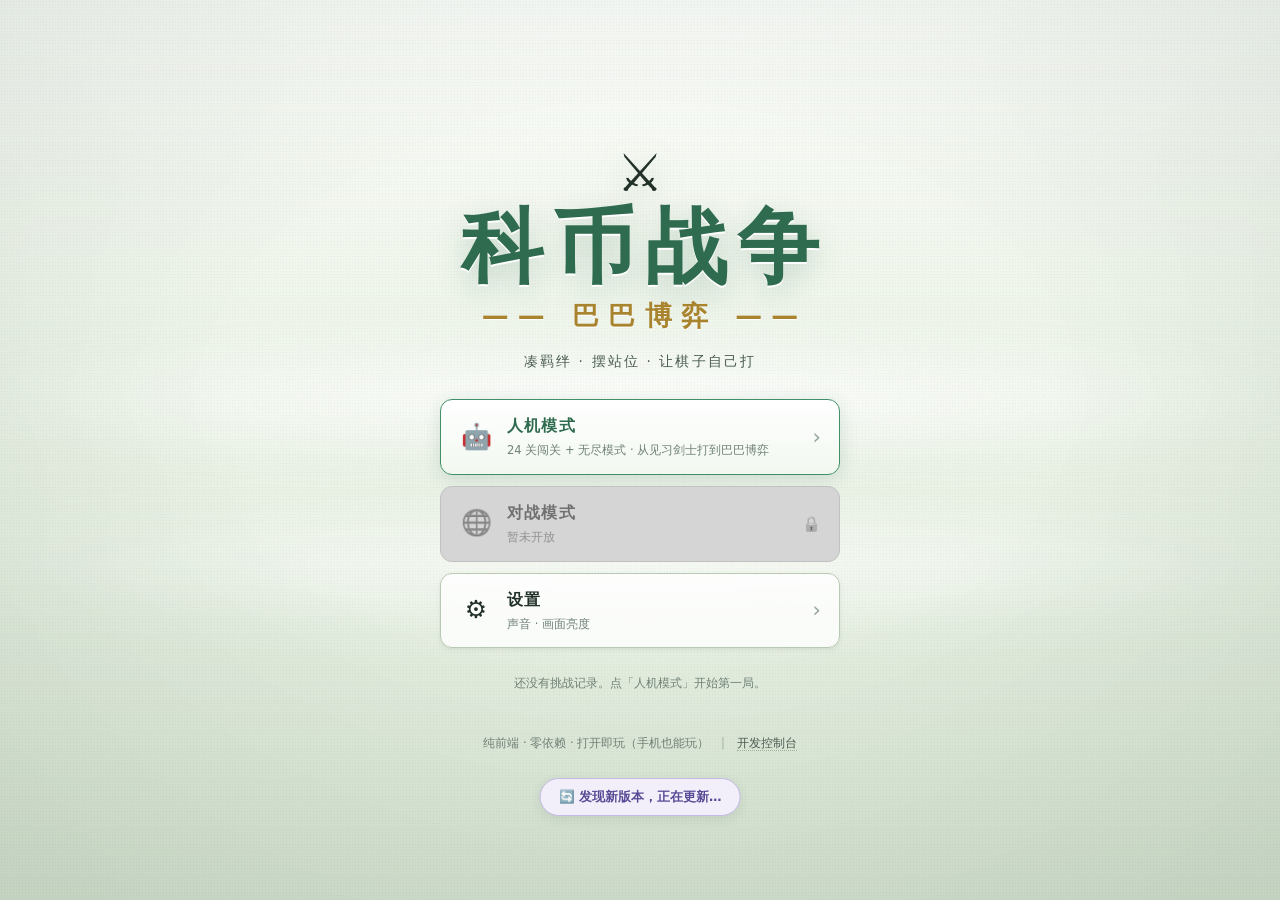
==== index.html @ ed591167 "更新游戏内容（2026-10-13 13:30）" ====
<!doctype html>
<html lang="zh-CN">
<head>
<meta charset="utf-8">
<meta name="viewport" content="width=device-width, initial-scale=1, viewport-fit=cover">
<title>科币战争 —— 巴巴博弈</title>
<meta name="description" content="纯前端自走棋：凑羁绊、摆站位，让棋子自己打。24 关闯关 + 无尽模式，手机也能玩。">
<!-- 手机上的观感：地址栏/状态栏配色跟着「高级山谷」的浅绿走；
     apple-mobile-web-app-capable 让「添加到主屏幕」之后没有浏览器外框。 -->
<meta name="theme-color" content="#dcebd6">
<meta name="mobile-web-app-capable" content="yes">
<meta name="apple-mobile-web-app-capable" content="yes">
<meta name="apple-mobile-web-app-status-bar-style" content="default">
<meta name="apple-mobile-web-app-title" content="科币战争">
<!-- 图标：直接用 emoji 的 SVG data URI 当 favicon（省一个请求），
     但**主屏图标必须是 PNG** —— iOS 的 apple-touch-icon 不认 SVG，
     给它 SVG 的话「添加到主屏幕」会拿页面截图当图标，看着像没做图标。 -->
<link rel="icon" href="data:image/svg+xml,<svg xmlns='http://www.w3.org/2000/svg' viewBox='0 0 100 100'><text y='.9em' font-size='90'>⚔️</text></svg>">
<link rel="apple-touch-icon" sizes="180x180" href="icon-180.png">
<link rel="icon" type="image/png" sizes="512x512" href="icon-512.png">
<link rel="manifest" href="manifest.webmanifest">
<!-- ★ 这一行由 tools\部署到GitHub.ps1 在上传前**自动填上**当前版本号，
     并同时给下面所有 js/css 的地址盖上 ?v=同一个号（新 URL = 新缓存条目）。
     js/uptodate.js 会拿它和线上的 version.json 比对，不一致就把页面换到新地址。
     本地双击打开时它是空的 → 自动更新完全静默。 -->
<meta name="app-version" content="0b1c8c37e230">
<link rel="stylesheet" href="game.css?v=0b1c8c37e230">
</head>
<body>
<div id="app">

  <!-- ============================================================
       「高级山谷」背景素材（定义一次，两个场景用 <use> 共享）
       曲线用真实 SVG path 画，比 CSS 椭圆像样得多；
       越远的山越淡越虚（加高斯模糊），近处的最实最深。
       ============================================================ -->
  <svg class="svg-defs" aria-hidden="true" focusable="false">
    <defs>
      <radialGradient id="vSun" cx="50%" cy="50%" r="50%">
        <stop offset="0%" stop-color="#fffdf1" stop-opacity=".95"/>
        <stop offset="55%" stop-color="#fffdf1" stop-opacity=".34"/>
        <stop offset="100%" stop-color="#fffdf1" stop-opacity="0"/>
      </radialGradient>
      <linearGradient id="vH4" x1="0" y1="0" x2="0" y2="1">
        <stop offset="0%" stop-color="#dfeada"/><stop offset="100%" stop-color="#ccdec7"/>
      </linearGradient>
      <linearGradient id="vH3" x1="0" y1="0" x2="0" y2="1">
        <stop offset="0%" stop-color="#c8dcc2"/><stop offset="100%" stop-color="#afcbaa"/>
      </linearGradient>
      <linearGradient id="vH2" x1="0" y1="0" x2="0" y2="1">
        <stop offset="0%" stop-color="#b4ceac"/><stop offset="100%" stop-color="#99be93"/>
      </linearGradient>
      <linearGradient id="vH1" x1="0" y1="0" x2="0" y2="1">
        <stop offset="0%" stop-color="#a2c49a"/><stop offset="100%" stop-color="#84b07e"/>
      </linearGradient>
      <filter id="vSoft" x="-12%" y="-12%" width="124%" height="124%">
        <feGaussianBlur stdDeviation="10"/>
      </filter>
      <filter id="vSoft2" x="-12%" y="-12%" width="124%" height="124%">
        <feGaussianBlur stdDeviation="4"/>
      </filter>
      <g id="valleyGroup">
        <!-- 太阳 -->
        <ellipse cx="720" cy="176" rx="330" ry="250" fill="url(#vSun)"/>
        <!-- 最远的一道山脊：最淡最虚，中间下沉形成谷地 -->
        <path d="M0,470 C140,418 260,468 400,518 C540,568 620,600 720,608 C820,616 900,568 1040,508 C1180,448 1300,428 1440,468 L1440,900 L0,900 Z"
              fill="url(#vH4)" opacity=".62" filter="url(#vSoft)"/>
        <!-- 第二层 -->
        <path d="M0,562 C160,510 300,570 440,620 C560,662 640,690 720,696 C800,702 880,660 1010,610 C1150,556 1290,540 1440,576 L1440,900 L0,900 Z"
              fill="url(#vH3)" opacity=".82" filter="url(#vSoft2)"/>
        <!-- 第三层 -->
        <path d="M0,662 C170,620 320,672 460,712 C580,746 650,766 720,770 C790,774 860,748 990,706 C1130,660 1280,650 1440,684 L1440,900 L0,900 Z"
              fill="url(#vH2)" opacity=".92"/>
        <!-- 最近的一道山脊：最实最深 -->
        <path d="M0,762 C180,730 340,772 480,800 C600,824 660,838 720,840 C780,842 840,826 970,796 C1110,762 1280,756 1440,780 L1440,900 L0,900 Z"
              fill="url(#vH1)"/>
      </g>
    </defs>
  </svg>

  <!-- ============================================================
       封面
       ============================================================ -->
  <section class="scene scene-on scene-in" id="scene-cover">
    <div class="valley" aria-hidden="true">
      <svg class="valley-svg" viewBox="0 0 1440 900" preserveAspectRatio="xMidYMax slice">
        <use href="#valleyGroup"></use>
      </svg>
      <div class="mist-band mb1"></div>
      <div class="mist-band mb2"></div>
      <div class="rays"></div>
      <div class="vignette"></div>
      <div class="grain"></div>
    </div>
    <div class="cover-bg" id="cover-bg"></div>

    <div class="cover-inner">
      <div class="logo">
        <div class="logo-mark">⚔️</div>
        <h1>科币战争</h1>
        <div class="logo-sub">—— 巴巴博弈 ——</div>
        <div class="logo-tag">凑羁绊 · 摆站位 · 让棋子自己打</div>
      </div>

      <!-- 横屏提示：只在横屏显示（CSS 控制）。
           放在游戏**前面**说清楚，比进去之后发现"面板要滚半天"强得多。 -->
      <div class="rotate-note" id="rotate-note">
        <span class="rn-ico">📱↻</span>
        <span class="rn-txt">
          <b>建议竖屏游玩</b>
          <i>本作的准备界面（棋盘 + 备战池 + 商店）是按竖屏排的，
             横屏下这些面板需要上下滚动才能看全，体验会差不少。</i>
        </span>
      </div>

      <div class="cover-menu">
        <button class="menu-btn primary" id="btn-pve">
          <span class="mb-icon">🤖</span>
          <span class="mb-text"><b>人机模式</b><i>24 关闯关 + 无尽模式 · 从见习剑士打到巴巴博弈</i></span>
          <span class="mb-arrow">›</span>
        </button>

        <button class="menu-btn locked" id="btn-pvp" disabled aria-disabled="true">
          <span class="mb-icon">🌐</span>
          <span class="mb-text"><b>对战模式</b><i>暂未开放</i></span>
          <span class="mb-lock">🔒</span>
        </button>

        <button class="menu-btn" id="btn-settings">
          <span class="mb-icon">⚙️</span>
          <span class="mb-text"><b>设置</b><i>声音 · 画面亮度</i></span>
          <span class="mb-arrow">›</span>
        </button>
      </div>

      <div class="cover-progress" id="cover-progress"></div>
      <div class="cover-foot">
        纯前端 · 零依赖 · 打开即玩（手机也能玩）
        <span class="sep">|</span>
        <a href="console.html">开发控制台</a>
      </div>
    </div>
  </section>

  <!-- ============================================================
       人机模式 · 准备阶段
       布局顺序：商店在最上面 → 自己阵容在正中间 → 备战池在最下面
       ============================================================ -->
  <section class="scene" id="scene-game">
    <!-- 游戏内也铺同一套山谷背景，但压得很淡，保证信息读得清 -->
    <div class="valley subdued" aria-hidden="true">
      <svg class="valley-svg" viewBox="0 0 1440 900" preserveAspectRatio="xMidYMax slice">
        <use href="#valleyGroup"></use>
      </svg>
      <div class="scrim"></div>
      <div class="vignette"></div>
    </div>

    <header class="hud">
      <div class="hud-left">
        <button class="icon-btn" id="btn-quit" title="回到封面">‹</button>
        <div class="hud-stage">
          <span class="hud-stage-name" id="hud-stage">第一关 · 热身</span>
          <span class="hud-stage-sub" id="hud-stage-sub">第 1 / 10 关</span>
        </div>
      </div>
      <div class="hud-stats">
        <div class="hud-stat" id="hud-hp-wrap">
          <span class="hs-icon">❤️</span><span class="hs-val" id="hud-hp">100</span>
          <span class="hs-bar"><span id="hud-hp-fill"></span></span>
        </div>
        <div class="hud-stat gold"><span class="hs-icon">🪙</span><span class="hs-val" id="hud-gold">10</span></div>
        <div class="hud-stat lvl">
          <span class="hs-icon">⭐</span><span class="hs-val" id="hud-lvl">2</span>
          <span class="hs-bar xp"><span id="hud-xp-fill"></span></span>
          <span class="hs-note" id="hud-xp-text">0/2</span>
        </div>
        <div class="hud-stat" id="hud-streak-wrap">
          <span class="hs-icon" id="hud-streak-icon">·</span><span class="hs-val" id="hud-streak">0</span>
        </div>
      </div>
      <div class="hud-right">
        <div class="hud-field"><span class="hf-label">上场 </span><b id="hud-field">0/2</b></div>
        <button class="icon-btn" id="btn-settings2" title="设置">⚙️</button>
      </div>
    </header>

    <!-- ① 商店：屏幕顶端（对齐金铲铲：卡牌一排，刷新/升级在右边一列） -->
    <div class="prep-shop">
      <div class="shop-head">
        <span class="shop-title">商店</span>
        <div class="odds" id="shop-odds"></div>
        <!-- 羁绊小条：商店头上一直挂着"我现在凑了什么"。
             点它 = 打开阵容详解（和最右边的 📋 按钮同一个入口）。 -->
        <button class="trait-mini" id="trait-mini" title="点开看阵容详解">羁绊</button>
        <span class="spacer"></span>
        <button class="btn btn-sm" id="btn-guide"><span class="bt-ico">❓</span><span class="bt-txt">指引</span></button>
        <button class="btn btn-sm" id="btn-comp"><span class="bt-ico">📋</span><span class="bt-txt">阵容</span></button>
        <button class="btn btn-sm" id="btn-lock">🔓 锁定</button>
      </div>
      <div class="shop-body">
        <div class="shop-row" id="shop-row"></div>
        <div class="shop-actions">
          <button class="big-btn reroll" id="btn-reroll">
            <span class="bb-icon">🎲</span>
            <span class="bb-text"><b>刷新商店</b><em>换一批牌</em></span>
            <span class="bb-cost">2 <i>🪙</i></span>
          </button>
          <button class="big-btn xp" id="btn-xp">
            <span class="bb-icon">📈</span>
            <span class="bb-text"><b>买经验</b><em id="xp-hint">还差 2 升级</em></span>
            <span class="bb-bar"><span id="xp-bar-fill"></span></span>
            <span class="bb-cost">4 <i>🪙</i></span>
          </button>
        </div>
      </div>
    </div>

    <!-- ② 准备区：左栏 · 地图 · 右栏
         面板从棋盘下方挪到了棋盘左右两侧。
         8 列地图只有 700px 宽，两侧本来就空着 700px；横着堆在棋盘上下时，
         六个面板要吃掉 211px 的垂直空间，地图被挤到只有 142px 高、
         直接压到情报条和回合记录上面。竖着排进侧栏以后，
         这 211px 全部回到地图上。 -->
    <div class="prep-main">
      <aside class="prep-side left">
        <!-- 对手情报 -->
        <div class="intel-strip">
          <div class="intel-head">
            <div class="ec-avatar" id="enemy-emoji">❓</div>
            <div class="intel-who">
              <span class="ec-name" id="enemy-name">未知对手</span>
              <span class="ec-threat" id="enemy-threat">★☆☆☆☆</span>
            </div>
          </div>
          <span class="ec-arch" id="enemy-arch">体系未知</span>
          <div class="ec-hint" id="enemy-hint">情报不足。</div>
        </div>

        <!-- 选中 / 羁绊 -->
        <div class="panel sel-panel">
          <div class="panel-head"><span>选中 / 羁绊</span></div>
          <div class="sel-bar" id="sel-bar">
            <span class="note">点棋盘上的棋子选中它；点空格子，再点备战池的棋子就能上场。</span>
          </div>
        </div>

        <!-- 装备栏 -->
        <div class="panel item-panel">
          <div class="panel-head"><span>装备栏</span><span class="note">点装备 → 再点棋子</span></div>
          <div class="item-row" id="item-row"></div>
        </div>
      </aside>

      <!-- ③ 地图：自己阵容 8×4，永远在屏幕正中间 -->
      <div class="board-center">
        <div class="board-label">我方半场 · 最上面一行贴着中线（前排）</div>
        <div class="board-wrap">
          <!-- 贴在布阵盘上沿的中线标记：绝对定位，不占排版高度。
               有了它才看得出来「上面还有一半是敌人的」——
               不然这个 4 行的盘看起来就像一个完整的战场。 -->
          <div class="board-midline" aria-hidden="true">
            <span>▲ 中线 · 对面在上面，开战才揭晓 ▲</span>
          </div>
          <div class="grid" id="player-half"></div>
        </div>
      </div>

      <aside class="prep-side right">
        <!-- 回合记录 -->
        <div class="panel log-panel">
          <div class="panel-head"><span>回合记录</span></div>
          <div class="mini-log" id="mini-log"></div>
        </div>

        <!-- 开战 -->
        <div class="action-bar">
          <div class="hint" id="action-hint">准备阶段：买棋子、摆站位，准备好了就开战。</div>
          <button class="btn btn-fight" id="btn-fight">⚔️ 开战</button>
        </div>
      </aside>
    </div>

    <!-- ④ 备战池：屏幕底端 -->
    <div class="prep-bench">
      <div class="bench-head">
        <span class="bench-title">备战池</span>
        <span class="note">3 个同名同星自动合成高一星（最高 4 星）· 点棋子选中，右键卖掉</span>
      </div>
      <div class="bench" id="bench"></div>
      <!-- 手机上的操作提示：桌面那句 `.note` 在手机上被藏掉了，
           于是新手常常不知道"点一下也能摆"（以为只能拖）。 -->
      <div class="bench-hint">点一个棋子 → 再点棋盘上的空格就上场了；也可以直接拖过去。同名同星 3 个自动合成。</div>
    </div>
  </section>

  <!-- ============================================================
       人机模式 · 战斗阶段
       ============================================================ -->
  <section class="scene" id="scene-combat">
    <div class="valley subdued" aria-hidden="true">
      <svg class="valley-svg" viewBox="0 0 1440 900" preserveAspectRatio="xMidYMax slice">
        <use href="#valleyGroup"></use>
      </svg>
      <div class="scrim"></div>
      <div class="vignette"></div>
    </div>

    <header class="hud">
      <div class="hud-left">
        <div class="hud-stage">
          <span class="hud-stage-name" id="chud-stage">战斗中</span>
          <span class="hud-stage-sub" id="chud-sub"></span>
        </div>
      </div>
      <div class="hud-stats">
        <div class="hud-stat"><span class="hs-icon">❤️</span><span class="hs-val" id="chud-hp">100</span></div>
        <div class="hud-stat gold"><span class="hs-icon">🪙</span><span class="hs-val" id="chud-gold">10</span></div>
        <div class="hud-stat lvl"><span class="hs-icon">⭐</span><span class="hs-val" id="chud-lvl">2</span></div>
      </div>
      <div class="hud-right">
        <button class="icon-btn" id="btn-settings3" title="设置">⚙️</button>
      </div>
    </header>

    <!-- 战场：画布独占中间，两侧分别是「对阵条 + 播放条」和「战报」。
         原来播放条压在画布下面，白占 65px 垂直空间 ——
         画布是正方形的，要放 8 行，垂直空间就是它唯一的瓶颈，
         所以把播放条挪到右边战报下面，画布直接多出一整行多一点的高度。 -->
    <div class="combat-body">
      <div class="combat-side">
        <div class="vs-bar">
          <span class="vs-side mine" id="vs-me">我方</span>
          <span class="vs-badge">VS</span>
          <span class="vs-side foe" id="vs-enemy">对手</span>
        </div>
        <div class="play-bar">
          <button class="icon-btn" id="btn-pause" title="暂停 / 继续">⏸</button>
          <button class="icon-btn" id="btn-replay" title="重播">⟲</button>
          <div class="speed-group">
            <button class="spd" data-s="0.5">0.5×</button>
            <button class="spd on" data-s="1">1×</button>
            <button class="spd" data-s="2">2×</button>
            <button class="spd" data-s="4">4×</button>
          </div>
          <button class="btn" id="btn-skip">跳到结算</button>
          <div class="play-progress"><span id="play-fill"></span></div>
          <span class="play-time" id="play-time">0.0s</span>
        </div>
      </div>

      <div class="combat-stage">
        <canvas id="arena"></canvas>
        <!-- 开战时闪一下的羁绊条：双方激活了哪些羁绊。
             它是**绝对定位**的，不占画布的排版高度（画布高度是它的瓶颈）。 -->
        <div class="trait-flash" id="trait-flash" aria-hidden="true"></div>
      </div>

      <div class="ticker-wrap">
        <div class="ticker-title">战斗回放</div>
        <div class="ticker" id="ticker"></div>
        <div class="ticker-note note">
          画面上的一切，都是把战斗模拟器吐出的事件流播一遍。
          同一份结果重播多少次都完全一样 —— 所以「重播」不是录像，是真的没在算第二次。
        </div>
      </div>
    </div>

    <div class="overlay" id="result-overlay">
      <div class="result-box" id="result-box">
        <div class="result-badge" id="result-badge">✓</div>
        <h2 id="result-title">本关通过</h2>
        <div class="result-sub" id="result-sub"></div>
        <div class="result-body" id="result-body"></div>
        <div class="result-acts" id="result-acts"></div>
      </div>
    </div>
  </section>

  <div id="veil"><div id="veil-label"></div></div>

</div>

<script src="js/util.js?v=0b1c8c37e230"></script>
<script src="js/traits.js?v=0b1c8c37e230"></script>
<script src="js/items.js?v=0b1c8c37e230"></script>
<script src="js/units.js?v=0b1c8c37e230"></script>
<script src="js/help.js?v=0b1c8c37e230"></script>
<script src="js/art.js?v=0b1c8c37e230"></script>
<script src="js/battle.js?v=0b1c8c37e230"></script>
<script src="js/levels.js?v=0b1c8c37e230"></script>
<script src="js/ui.js?v=0b1c8c37e230"></script>
<script src="js/settings.js?v=0b1c8c37e230"></script>
<script src="js/arena.js?v=0b1c8c37e230"></script>
<script src="js/cover.js?v=0b1c8c37e230"></script>
<script src="js/game.js?v=0b1c8c37e230"></script>
<!-- 自动更新：定时比对 version.json，有新版本就自己换成带 ?v= 的新地址。
     本地双击打开（file://）或没被部署脚本盖过章时它会安静地什么都不做。 -->
<script src="js/uptodate.js?v=0b1c8c37e230"></script>
</body>
</html>
---- game.css ----
/* ============================================================
 * 科币战争 · 巴巴博弈 — 游戏界面
 *
 * 视觉方向：淡绿 + 浅灰的「高级山谷」。做法是
 *   底：浅绿到浅灰的竖向渐变
 *   中：两层柔和的径向渐变当远山，压在下缘
 *   上：一层白色薄雾，让远处的山「虚」掉
 * 面板用半透明白 + 极淡的描边 + 柔和投影，不用重色块，保持通透感。
 *
 * 两个结构决定：
 *   1. 准备阶段的棋盘用 DOM（要点击交互），战斗用 canvas（要动画）。
 *      两边格子尺寸都是 --cell，所以「棋盘 → 战斗」切换时画面不跳。
 *   2. 每个棋子都有 .u-art 插槽 —— 把立绘丢进 art/ 就自动换上，
 *      没图就退回「主色渐变 + emoji」，永远不会出现破图。
 * ============================================================ */

:root {
  /* 山谷底色 */
  --bg-top: #f7faf5;
  --bg-mid: #edf3ea;
  --bg-bot: #e2ebdf;
  --mist: rgba(255, 255, 255, .62);

  /* 面板 */
  --panel: #ffffff;
  --panel-soft: rgba(255, 255, 255, .80);
  --panel-2: #f3f7f1;
  --panel-3: #e9f0e6;
  --line: #d2ddcc;
  --line-2: #b8c8b2;
  --line-3: #9fb39a;

  /* 文字
   * ★ 2026-10 可读性整理：原来的三级 / 四级灰明度太高（#8b9a90 /
   *   #a9b6ad），压在浅绿底上像是"没印清楚"，10~11px 的小字尤其糊。
   *   整体往下压一档 —— 层级关系（主 / 次 / 弱 / 占位）一分没变，
   *   但对白底的最低对比度从 2.7:1 提到 4.1:1，小字终于看得清了。
   *   最深的一级顺手压深了一点点（#26332b → #22302a），笔画在浅绿
   *   底上更实；但它仍然不是纯黑，长句子读起来不钉眼睛。 */
  --ink: #22302a;
  --ink-2: #4b5c52;
  --ink-3: #6f8176;
  --ink-4: #93a49a;

  /* 强调色 */
  --forest: #2f6b4f;
  --forest-2: #3f8f68;
  --brass: #a8842f;
  --brass-2: #c9a34a;
  --rose: #b8503f;
  --sky: #3f7fa8;
  --violet: #6b5fa8;

  /* 费用配色：灰 / 绿 / 蓝 / 紫 / 金（和 ST.COST_COLORS 保持一致） */
  --c1: #8b98a3;
  --c2: #3f8f5e;
  --c3: #3f7fa8;
  --c4: #6b5fa8;
  --c5: #b8892f;

  /* 阴影 */
  --sh-1: 0 1px 2px rgba(38, 51, 43, .05), 0 2px 6px rgba(38, 51, 43, .05);
  --sh-2: 0 3px 12px rgba(38, 51, 43, .09);
  --sh-3: 0 12px 34px rgba(38, 51, 43, .16);

  /* ---------- 格子大小：准备阶段和战斗阶段**共用一个 --cell** ----------
   *
   * ★ 这是「布阵怎么摆、打起来就在哪」的实现基础。
   *
   *   两边的格子必须同规格（同样的 --cell、同样的 --gap），因为
   *   战斗画布上的我方半场**就是**布阵盘那 4 行平移下去 ——
   *   阵型一样大、列位置逐列重合、间距也一样。
   *   只要有一边用了不同的格子或不同的间距，玩家摆好的阵就会
   *   「看起来被缩了一下」，行列对不上。
   *   （之前的 bug 正是这个：画布把 CELL 同时当格子大小和间距用，
   *     每列少算 8px，8 列累计差 56px。）
   *
   *   --cell 取五个上限的最小值：
   *     ① --cell-max                       设计上限（想要多大）
   *     ② (100vh - --cell-chrome) / 4      准备阶段：纵向挤得出来的（4 行）
   *     ③ --cell-w                          准备阶段：横向扣掉两侧栏剩下的
   *     ④ --arena-h                         战斗阶段：纵向放得下 8 行
   *     ⑤ --arena-w                         战斗阶段：横向放得下 8 列
   *
   *   为什么必须这么写：写死 96px 的时候，1366×768 上纵向只剩 142px，
   *   装不下 322px 的地图，地图溢出后直接盖在对手情报条和回合记录上面
   *   （body 是 overflow:hidden，所以「看不出来」但确实压住了）。
   *   现在不管屏幕什么形状，都解得出一个两边都装得下的值。
   *
   *   --cell-chrome = 准备阶段除格子以外所有纵向固定开销之和
   *   （HUD + 商店 + 备战池 + 地图标签 + 各种间距），每个高度档位实测一次。
   */
  --cell-max: 120px;
  --cell-chrome: 492px;                  /* 实测 484 + 8 余量 */
  --gap: 8px;                   /* 格子间距：卡牌比格子大，所以这里要留够，绝不能重叠 */

  /* 准备阶段侧栏宽度：固定 306px 在宽屏上没问题，但在 1024 宽的窗口里
     两栏就吃掉 612px，地图只剩 36px 格子 —— 小到没法玩。 */
  --side-w: min(306px, 19vw);
  /* 横向：减去两侧栏 + 两处栏间距 28 + 主区内边距 40 + 格子之间的 7 个 gap 56 = 124。
     ★ 这 56 一定要减：地图宽度是 8*格子 + 7*gap，只减 68 的话
       格子一旦接近上限，地图就会比预算宽 56px，挤到侧栏上去。 */
  --cell-w: calc((100vw - 2 * var(--side-w) - 124px) / 8);

  /* 战斗阶段：左右两栏（对阵+播放 / 战报）跟着视口收。
     它们只是配角，不能让它们把战场挤小 —— 战场是 8 格 + 7 个间距的正方形。 */
  --ticker-w: min(300px, 21vw);
  --combat-side-w: min(180px, 13vw);
  /* 纵向：HUD 51 + 战斗区内边距 24 + 7 个 gap 56 + 6px 余量 = 137 → 137+ 才安全 */
  --arena-h: calc((100vh - 136px) / 8);
  /* 横向：内边距 40 + 两处间距 40 + 7 个 gap 56 + 8px 余量 = 144 */
  --arena-w: calc((100vw - 144px - var(--ticker-w) - var(--combat-side-w)) / 8);

  --cell: min(var(--cell-max),
              calc((100vh - var(--cell-chrome)) / 4),
              var(--cell-w),
              var(--arena-h),
              var(--arena-w));
  /* ★ --cell-r：运行时由 arena.js 写回**取整后**的格子像素。
     为什么需要它：--cell 是 min(100vh 那些算出来的)，值通常是小数（如 85.6）。
     画布是位图，格子必须取整（不然 8 格累计会多出几像素、撑出滚动条）；
     但如果只有画布取整、布阵盘还按 85.6 排版，两边每列就差 0.6px、
     8 列累计又是 4px 的错位 ——「布阵怎么摆、打起来就在哪」就不成立了。
     所以由 arena.js 算出整数、写回这一条，两边用同一个值。
     JS 没跑起来时它退化成 --cell（小数），只是差不到 1px，不会崩。 */
  --cell-r: var(--cell);
  --shop-card-max: 152px;
  /* 商店卡：5 张一排 + 4 个 gap 14 + 与右侧操作列的间距 16 + 操作列 196 + 内边距 40
     = 5*卡宽 + 308。所以卡宽 ≤ (视口 - 310) / 5，否则窄窗口下商店会横着溢出去。 */
  --shop-card: min(var(--shop-card-max), calc((100vw - 310px) / 5));
  --shop-h: 204px;
  --bench-cell: 70px;
  /* 商店卡"没有立绘时那个 emoji"的字号。各断点只改这一个值，
     多图形 emoji（🧊🧊🧊）的缩放在 .sc-fallback-x2/-x3 里统一算。 */
  --sc-fallback-size: 58px;
}

* { box-sizing: border-box; }
html, body { height: 100%; margin: 0; }

/* ============================================================
 * ★ 2026-10：游戏背景换成 user 提供的草坪图（art/bg-lawn.jpg）。
 *
 * 做法是「一层模糊图 + 每层半透明压色」，而不是直接把图糊在脸上：
 *
 *   · 图放在 body::before 上，position:fixed + inset:-12px ——
 *     多出来的 12px 是给 filter:blur() 吃的，不然四边会糊出白边。
 *     不用 background-attachment:fixed：那东西在手机上会被忽略。
 *   · blur(2.5px)：原图只有 771×355，铺满一屏要放大 2 倍多，
 *     不模糊的话颗粒和锯齿会很明显；模糊之后它就是一块"草地色"，
 *     该有的明暗起伏还在，但不再抢戏。
 *   · 上面每个场景再用半透明底色压一层（见 .scene / #scene-cover），
 *     于是绿色只是给整体定调子，白面板和深色字照样清清楚楚。
 *
 * 想换图：直接覆盖 art/bg-lawn.jpg 就行，CSS 一个字都不用动。
 * ============================================================ */
body::before {
  content: ''; position: fixed; inset: -12px; z-index: -1; pointer-events: none;
  background: #dfe9dc url('art/bg-lawn.jpg') center center / cover no-repeat;
  filter: blur(2.5px) saturate(1.06);
}
body {
  background: #dfe9dc; color: var(--ink); overflow: hidden;
  /* 字体：拉丁字母用 Segoe UI（数字最好看的一档），中文依次落到
     微软雅黑 UI / HarmonyOS Sans / 苹方 / 微软雅黑 —— 都是系统自带的，
     不联网、不下载字体，双击就能玩这条底线不破。
     行高从 1.5 提到 1.62：中文方块字上下留白多一点才不挤。 */
  font: 13.5px/1.62 "Segoe UI", "Microsoft YaHei UI", "HarmonyOS Sans SC",
        "PingFang SC", "Microsoft YaHei", system-ui, -apple-system, sans-serif;
  -webkit-font-smoothing: antialiased;
  -moz-osx-font-smoothing: grayscale;
  text-rendering: optimizeLegibility;
  -webkit-text-size-adjust: 100%;
  text-size-adjust: 100%;
}
#app { position: absolute; inset: 0; }
button { font: inherit; color: inherit; }
.note { color: var(--ink-3); font-size: 12px; }

/* ============================================================
 * 场景
 * ============================================================ */
.scene {
  position: absolute; inset: 0;
  display: flex; flex-direction: column;
  opacity: 0; visibility: hidden; pointer-events: none;
  transition: opacity .22s ease;
  /* ★ 底色从实色改成半透明，让 body::before 上的草坪透出来。
     透明度按「中间最透、上下更实」排：上方是 HUD、下方是商店，
     都是文字最密的地方，压紧一点更好读；中间的棋盘/战场留给图。
     （数字和原来的 --bg-top/--bg-mid/--bg-bot 是同一组颜色，
       只是加上了 alpha，所以整体色调没变。） */
  background:
    radial-gradient(ellipse 88% 44% at 50% 106%, rgba(150, 190, 142, .30) 0%, transparent 72%),
    radial-gradient(ellipse 86% 36% at 50% 114%, rgba(128, 174, 120, .20) 0%, transparent 72%),
    linear-gradient(180deg,
      rgba(247, 250, 245, .84) 0%,
      rgba(237, 243, 234, .68) 46%,
      rgba(226, 235, 223, .80) 100%);
}
.scene.scene-on { opacity: 1; visibility: visible; pointer-events: auto; }
.scene.scene-out { opacity: 0; }
/* 入场动画向上起步，再落到最终位置。
 *
 * ★ 原来是从 translateY(+8px) 起步：场景整块被往下推 8px，而场景正好占满视口，
 *   于是这 0.3 秒里最底下的备战池会被切掉 8px。改成向上起步就没这个问题 ——
 *   动画期间内容只会比最终位置更高，多出来的那 6px 落在 HUD 的 10px 上边距里。
 *   （这同时是几何自检能在无头浏览器里成立的前提：无头不驱动 rAF，
 *    动画会永久停在起始帧，向下起步就等于「底部一直超出视口」。） */
.scene.scene-in { animation: scenePop .3s cubic-bezier(.2, .9, .3, 1) both; }
@keyframes scenePop {
  from { opacity: 0; transform: translateY(-6px) scale(.998); }
  to { opacity: 1; transform: none; }
}

/* 场景里的正文一律抬到背景之上。
   （.valley 是定位元素，不给 z-index 的话它会盖住正文。）
   注意这条要放在最前面：后面的 .valley / .overlay 有更明确的规则会覆盖它。 */
.scene > * { position: relative; z-index: 1; }

#veil {
  position: absolute; inset: 0; z-index: 60;
  background: rgba(242, 246, 240, .92); opacity: 0; visibility: hidden;
  display: flex; align-items: center; justify-content: center;
  transition: opacity .28s ease;
}
#veil.veil-on { opacity: 1; visibility: visible; }
#veil-label {
  color: var(--forest); font-size: 15px; letter-spacing: 3px; font-weight: 600;
}

/* ============================================================
 * 「高级山谷」背景
 *
 * 做法：SVG 画四道真实曲线山脊（越远越淡、越虚），
 * 叠两条会缓慢飘动的薄雾带、一束从太阳斜下来的光、
 * 一层暗角、一层极细的颗粒。这样才有「远—中—近」的空间感，
 * 而不是几个平铺的色块。
 *
 * 内容元素统一给 z-index:1，保证压在背景之上（.valley 是定位元素，
 * 不给的话它会盖住正文）。
 * ============================================================ */
.svg-defs { position: absolute; width: 0; height: 0; overflow: hidden; }

.valley { position: absolute; inset: 0; overflow: hidden; z-index: 0; pointer-events: none; }
.valley-svg { position: absolute; inset: 0; width: 100%; height: 100%; display: block; }
/* ★ 山脊 SVG 停用：背景已经是 user 的草坪图了，再叠一层"远山"
   会变成两张背景互相打架（而且都是绿的，糊成一片）。
   想恢复老画面：把下面这行删掉即可，别的都不用动。 */
.valley-svg { display: none; }
.valley.subdued { opacity: .34; }
.valley.subdued .scrim {
  position: absolute; inset: 0;
  background: linear-gradient(180deg, rgba(255, 255, 255, .72) 0%, rgba(255, 255, 255, .32) 55%, rgba(255, 255, 255, .58) 100%);
}

/* 会飘的薄雾带 —— 位置错开、速度不同，就有了空气感 */
.mist-band {
  position: absolute; left: -30%; right: -30%; height: 190px;
  background: radial-gradient(ellipse 50% 50% at 50% 50%, rgba(255, 255, 255, .95) 0%, rgba(255, 255, 255, 0) 72%);
  filter: blur(22px);
  animation: mistDrift 46s ease-in-out infinite alternate;
}
.mist-band.mb1 { top: 34%; animation-duration: 52s; }
.mist-band.mb2 { top: 52%; opacity: .8; animation-duration: 38s; animation-direction: alternate-reverse; }
@keyframes mistDrift {
  from { transform: translateX(-5%); }
  to { transform: translateX(5%); }
}

/* 从太阳斜下来的光柱 */
.rays {
  position: absolute; left: 50%; top: -8%; width: 46%; height: 96%;
  transform: translateX(-50%) rotate(11deg);
  background: repeating-linear-gradient(96deg,
    rgba(255, 255, 255, 0) 0px,
    rgba(255, 255, 255, .40) 26px,
    rgba(255, 255, 255, 0) 84px,
    rgba(255, 255, 255, .24) 128px,
    rgba(255, 255, 255, 0) 210px);
  filter: blur(16px);
  opacity: .5;
  animation: rayBreathe 16s ease-in-out infinite;
  /* ★ 同上：背景换成草坪后，这道"从太阳斜下来的光"失去了参照物，
     留着只会在草地上打出一道莫名其妙的白条。 */
  display: none;
}
@keyframes rayBreathe {
  0%, 100% { opacity: .38; transform: translateX(-50%) rotate(11deg) scaleY(1); }
  50% { opacity: .60; transform: translateX(-50%) rotate(11deg) scaleY(1.05); }
}

.vignette {
  position: absolute; inset: 0;
  background:
    radial-gradient(ellipse 76% 68% at 50% 44%, rgba(255, 255, 255, 0) 42%, rgba(74, 104, 78, .16) 100%),
    linear-gradient(180deg, rgba(255, 255, 255, .38) 0%, rgba(255, 255, 255, 0) 22%);
}
/* 极细颗粒，去掉「塑料感」 */
.grain {
  position: absolute; inset: 0; opacity: .09;
  background-image: radial-gradient(rgba(38, 51, 43, .55) .5px, transparent .5px);
  background-size: 3px 3px;
}

/* ---------- 封面 ---------- */
#scene-cover {
  align-items: center; justify-content: center;
  /* 封面也透出草坪（和 .scene 同一套思路，只是压得更实一点，
     因为标题下面的按钮块需要干净的底）。 */
  background: linear-gradient(180deg,
    rgba(253, 254, 251, .90) 0%,
    rgba(238, 245, 234, .74) 46%,
    rgba(219, 231, 214, .86) 100%);
}
.cover-bg { position: absolute; inset: 0; overflow: hidden; z-index: 1; }
.float-unit {
  position: absolute; bottom: -70px; color: #5c7d63;
  animation-name: floatUp; animation-timing-function: linear; animation-iteration-count: infinite;
  filter: blur(.8px);
}
@keyframes floatUp {
  0%   { transform: translateY(0) rotate(0deg); }
  100% { transform: translateY(-114vh) rotate(22deg); }
}

.cover-inner {
  position: relative; z-index: 3;
  display: flex; flex-direction: column; align-items: center;
  gap: 26px; padding: 20px;
}
.logo { text-align: center; }
.logo-mark {
  font-size: 52px; line-height: 1; margin-bottom: 4px;
  filter: drop-shadow(0 6px 16px rgba(63, 111, 76, .28));
  animation: markFloat 4.5s ease-in-out infinite;
}
@keyframes markFloat {
  0%, 100% { transform: translateY(0); }
  50% { transform: translateY(-8px); }
}
.logo h1 {
  margin: 0; font-weight: 900; color: var(--forest);
  font-size: clamp(52px, 7.4vw, 96px);
  letter-spacing: .12em; text-indent: .12em; line-height: 1.08;
  text-shadow: 0 2px 0 #ffffff, 0 10px 30px rgba(47, 107, 79, .22);
}
.logo-sub {
  margin-top: 2px; font-size: clamp(19px, 2.1vw, 28px); font-weight: 700;
  letter-spacing: .34em; text-indent: .34em; color: var(--brass);
  text-shadow: 0 1px 0 #fff;
}
.logo-tag {
  margin-top: 14px; font-size: 13.5px; color: var(--ink-2); letter-spacing: .16em;
}

.cover-menu { display: flex; flex-direction: column; gap: 11px; width: 400px; }
.menu-btn {
  display: flex; align-items: center; gap: 14px; width: 100%;
  padding: 14px 18px; cursor: pointer; text-align: left;
  background: var(--panel-soft); border: 1px solid var(--line-2); border-radius: 12px;
  box-shadow: var(--sh-1); backdrop-filter: blur(6px);
  transition: transform .13s ease, border-color .13s ease, box-shadow .13s ease;
}
.menu-btn:hover { transform: translateY(-2px); border-color: var(--forest-2); box-shadow: var(--sh-2); }
.menu-btn:active { transform: translateY(0); }
.menu-btn .mb-icon { font-size: 25px; width: 34px; text-align: center; }
.menu-btn .mb-text { flex: 1; display: flex; flex-direction: column; gap: 2px; }
.menu-btn .mb-text b { font-size: 15.5px; letter-spacing: .08em; color: var(--ink); }
.menu-btn .mb-text i { font-style: normal; font-size: 11.5px; color: var(--ink-3); }
.menu-btn .mb-arrow { font-size: 21px; color: var(--ink-4); }
.menu-btn.primary {
  background: linear-gradient(180deg, #ffffff, #f2f8f0);
  border-color: var(--forest-2); box-shadow: 0 4px 18px rgba(47, 107, 79, .16);
}
.menu-btn.primary:hover { border-color: var(--forest); box-shadow: 0 8px 26px rgba(47, 107, 79, .22); }
.menu-btn.primary .mb-text b { color: var(--forest); }
.menu-btn.locked {
  background: #dfe4dc; border-color: #c8d0c4; box-shadow: none;
  filter: grayscale(1) brightness(.94); cursor: pointer;
}
.menu-btn.locked:hover { transform: translateY(-1px); border-color: #b3bdb0; }
.menu-btn.locked .mb-text b { color: #6f7a72; }
.menu-btn.locked .mb-text i { color: #949e96; }
.menu-btn .mb-lock { font-size: 15px; opacity: .7; }

.cover-progress { display: flex; gap: 10px; flex-wrap: wrap; justify-content: center; min-height: 34px; }
.prog-chip {
  display: flex; align-items: center; gap: 7px; padding: 6px 14px;
  background: var(--panel-soft); border: 1px solid var(--line); border-radius: 20px;
  font-size: 12px; box-shadow: var(--sh-1); backdrop-filter: blur(6px);
}
.prog-chip .pc-label { color: var(--ink-3); }
.prog-chip .pc-value { color: var(--forest); font-weight: 700; }
.cover-foot { font-size: 11.5px; color: var(--ink-3); }
.cover-foot .sep { margin: 0 8px; opacity: .5; }
.cover-foot a { color: var(--ink-2); text-decoration: none; border-bottom: 1px dotted var(--line-3); }
.cover-foot a:hover { color: var(--forest); }

/* ============================================================
 * HUD
 * ============================================================ */
.hud {
  flex: none; display: flex; align-items: center; gap: 14px;
  padding: 8px 18px;
  background: var(--panel-soft); backdrop-filter: blur(8px);
  border-bottom: 1px solid var(--line);
}
.hud-left { display: flex; align-items: center; gap: 10px; min-width: 220px; }
.hud-stage { display: flex; flex-direction: column; line-height: 1.25; }
.hud-stage-name { font-size: 14px; font-weight: 800; color: var(--forest); letter-spacing: .06em; }
.hud-stage-sub { font-size: 11px; color: var(--ink-3); }
.hud-stats { flex: 1; display: flex; gap: 10px; justify-content: center; flex-wrap: wrap; }
.hud-stat {
  display: flex; align-items: center; gap: 6px; padding: 5px 13px;
  background: #ffffff; border: 1px solid var(--line); border-radius: 9px;
  box-shadow: var(--sh-1); font-variant-numeric: tabular-nums; font-size: 13px;
}
.hud-stat .hs-val { font-weight: 800; color: var(--ink); }
.hud-stat.gold .hs-val { color: var(--brass); }
.hud-stat .hs-note { color: var(--ink-3); font-size: 11px; }
.hud-stat.streak-win { border-color: #e0cd97; background: #fdf8ea; }
.hud-stat.streak-win .hs-val { color: var(--brass); }
.hud-stat.streak-lose { border-color: #dcc3c0; background: #fbf1ef; }
.hud-stat.streak-lose .hs-val { color: var(--rose); }
.hs-bar {
  display: inline-block; width: 56px; height: 6px; border-radius: 3px;
  background: #e4eae1; overflow: hidden;
}
.hs-bar > span { display: block; height: 100%; width: 0; background: #cf6a5a; transition: width .3s; }
.hs-bar.xp > span { background: var(--sky); }
.hud-right { display: flex; align-items: center; gap: 12px; min-width: 180px; justify-content: flex-end; }
.hud-field { font-size: 12px; color: var(--ink-3); }
.hud-field b { color: var(--forest); font-size: 14px; }

.icon-btn {
  width: 34px; height: 34px; padding: 0; cursor: pointer; font-size: 15px;
  background: #ffffff; border: 1px solid var(--line-2); border-radius: 9px;
  box-shadow: var(--sh-1);
  display: inline-flex; align-items: center; justify-content: center;
  transition: background .12s, border-color .12s, transform .1s;
}
.icon-btn:hover { background: var(--panel-2); border-color: var(--forest-2); }
.icon-btn:active { transform: scale(.94); }

/* ============================================================
 * 准备阶段：商店（顶端）
 * ============================================================ */
.prep-shop {
  flex: none; padding: 12px 20px 0;
}
.shop-head {
  display: flex; align-items: center; gap: 12px; margin-bottom: 9px;
}
.shop-title {
  font-size: 13px; font-weight: 800; letter-spacing: .18em; color: var(--ink-2);
  padding-left: 10px; border-left: 3px solid var(--forest-2);
}
.shop-head .spacer { flex: 1; }

/* ============================================================
 * 羁绊小条（2026-10 新增）
 *
 * ★★ 它解决的是一个**反馈缺失**的问题：羁绊是这个游戏最主要的变强手段，
 *   而原来只在「选中 / 羁绊」面板里露一半 —— 玩家凑够第二档往往完全没注意到。
 *   放在商店标题这一行：那里本来就有一条空白（手机上的概率条是隐藏的），
 *   而且"买棋子 → 羁绊变化"这两件事在视线里挨着。
 *
 * ★ 三种状态各自一个视觉：
 *     生效  → 绿底绿边（on）
 *     差几个 → 灰底，并写 "2/3"
 *     一个没有 → 只显示「羁绊」两个字（不占地方）
 * ============================================================ */
.trait-mini {
  display: flex; align-items: center; gap: 6px; flex-wrap: wrap;
  max-width: 62%; padding: 3px 8px; min-height: 28px;
  border-radius: 9px; cursor: pointer; text-align: left;
  background: rgba(255, 255, 255, .55); border: 1px solid var(--line-2);
  font: inherit;
}
.trait-mini:hover { border-color: var(--forest-2); background: #fff; }
.trait-mini .tm-empty { font-size: 11.5px; color: var(--ink-3); }
.tm-chip {
  font-size: 11.5px; font-weight: 700; line-height: 1; white-space: nowrap;
  padding: 4px 7px; border-radius: 7px;
  background: rgba(120, 130, 125, .12); color: var(--ink-3);
  border: 1px solid rgba(120, 130, 125, .18);
}
.tm-chip.on {
  background: rgba(47, 107, 79, .14); color: var(--forest);
  border-color: rgba(47, 107, 79, .35);
  box-shadow: 0 0 0 1px rgba(47, 107, 79, .06) inset;
}

/* 卡牌一排 + 刷新/升级一列（金铲铲也是这个布局） */
.shop-body {
  display: flex; gap: 16px; justify-content: center; align-items: stretch;
}
.shop-actions {
  display: flex; flex-direction: column; gap: 10px; width: 196px; flex: none;
}

/* ============================================================
 * 大按钮：刷新 / 买经验
 *
 * 这两个是一局里点得最频繁的按钮，做成大块、高饱和、带光晕，
 * 让它们稳在视觉层级的最上面。
 * 之前是缩在商店标题旁边的两个小灰按钮，玩家根本注意不到 ——
 * 「功能在不在」和「玩家看不看得见」是两件事。
 * ============================================================ */
.big-btn {
  position: relative; flex: 1; min-height: 84px;
  display: flex; flex-direction: column; align-items: flex-start; justify-content: center;
  gap: 2px; padding: 12px 14px 12px 58px;
  border-radius: 14px; cursor: pointer; text-align: left;
  border: 1.5px solid transparent; overflow: hidden;
  transition: transform .13s cubic-bezier(.2, .9, .3, 1), box-shadow .13s, filter .13s;
}
.big-btn::after {   /* 斜向高光，让按钮看起来是「实体」而不是一块颜色 */
  content: ''; position: absolute; inset: 0;
  background: linear-gradient(115deg, rgba(255, 255, 255, .30) 0%, rgba(255, 255, 255, 0) 46%);
  pointer-events: none;
}
.big-btn:hover { transform: translateY(-2px); }
.big-btn:active { transform: translateY(1px) scale(.993); }

.big-btn .bb-icon {
  position: absolute; left: 14px; top: 50%; transform: translateY(-50%);
  font-size: 30px; filter: drop-shadow(0 2px 4px rgba(0, 0, 0, .28));
}
.big-btn .bb-text { display: flex; flex-direction: column; line-height: 1.2; }
.big-btn .bb-text b { font-size: 16px; font-weight: 900; letter-spacing: .06em; color: #fff; }
.big-btn .bb-text em {
  font-style: normal; font-size: 11px; color: rgba(255, 255, 255, .84); margin-top: 1px;
}
.big-btn .bb-cost {
  position: absolute; top: 10px; right: 10px;
  padding: 2px 9px; border-radius: 11px; font-size: 12px; font-weight: 900;
  background: rgba(255, 255, 255, .95); color: var(--ink);
  box-shadow: 0 1px 4px rgba(0, 0, 0, .22);
}
.big-btn .bb-cost i { font-style: normal; font-size: 11px; }
.big-btn .bb-bar {
  display: block; width: 100%; height: 5px; border-radius: 3px; margin-top: 7px;
  background: rgba(0, 0, 0, .28); overflow: hidden;
}
.big-btn .bb-bar > span { display: block; height: 100%; width: 0; background: #fff; transition: width .3s; }

/* 刷新：蓝绿渐变 */
.big-btn.reroll {
  background: linear-gradient(150deg, #45a9d8 0%, #2b7ba8 60%, #1f5f86 100%);
  border-color: #7fd0ef;
  box-shadow: 0 6px 20px rgba(43, 123, 168, .40), inset 0 1px 0 rgba(255, 255, 255, .35);
}
.big-btn.reroll:hover { box-shadow: 0 10px 28px rgba(43, 123, 168, .55); }

/* 买经验：金铜渐变 */
.big-btn.xp {
  background: linear-gradient(150deg, #e0a83c 0%, #b8801f 60%, #8e5f14 100%);
  border-color: #f0d089;
  box-shadow: 0 6px 20px rgba(184, 128, 31, .40), inset 0 1px 0 rgba(255, 255, 255, .35);
}
.big-btn.xp:hover { box-shadow: 0 10px 28px rgba(184, 128, 31, .55); }

/* 买不起：压暗但仍然看得见（藏起来会让人以为按钮没了） */
.big-btn.poor { filter: grayscale(.72) brightness(.82); box-shadow: none; }
.big-btn.poor:hover { transform: none; }
/* 满级了 */
.big-btn.maxed { filter: grayscale(.45) brightness(.92); }

.shop-row {
  display: grid; grid-template-columns: repeat(5, var(--shop-card));
  gap: 14px; justify-content: center;
}

/* 商店卡：布局对齐金铲铲 ——
   立绘铺满整张卡、费用徽章在左上、价格在右上、
   名字压在底部暗色带里、羁绊小字在名字下面、顶部一条费用色。
   立绘没放进来时 sc-fallback 的 emoji 会顶上来。 */
.shop-card {
  position: relative; width: var(--shop-card); height: var(--shop-h);
  border-radius: 12px; overflow: hidden; cursor: pointer;
  background: #fff; border: 1px solid var(--line-2);
  box-shadow: var(--sh-2);
  transition: transform .16s cubic-bezier(.2, .9, .3, 1), box-shadow .16s, border-color .16s;
}
.shop-card::after {
  content: ''; position: absolute; left: 0; right: 0; top: 0; height: 5px; z-index: 6;
}
.shop-card.cost1::after { background: linear-gradient(90deg, #8b98a3, #bcc6ce); }
.shop-card.cost2::after { background: linear-gradient(90deg, #3f8f5e, #74c491); }
.shop-card.cost3::after { background: linear-gradient(90deg, #3f7fa8, #74b6dd); }
.shop-card.cost4::after { background: linear-gradient(90deg, #6b5fa8, #a495e0); }
.shop-card.cost5::after { background: linear-gradient(90deg, #b8892f, #eccb6a); }
.shop-card:hover {
  transform: translateY(-6px) scale(1.02);
  box-shadow: 0 16px 32px rgba(38, 51, 43, .24);
  border-color: var(--forest-2);
}
.shop-card:active { transform: translateY(-2px) scale(.995); }
.shop-card.no-afford { filter: grayscale(.62); opacity: .68; }
.shop-card.sold {
  background: var(--panel-3); border-style: dashed; border-color: var(--line);
  box-shadow: none; cursor: default;
  display: flex; align-items: center; justify-content: center;
}
.shop-card.sold::after { display: none; }
.shop-card.sold:hover { transform: none; box-shadow: none; }
.sc-empty { color: var(--ink-4); font-size: 11.5px; }

.sc-art { position: absolute; inset: 0; background: linear-gradient(180deg, #f8fbf6, #e8f0e5); }
.sc-fallback {
  position: absolute; inset: 0;
  display: flex; align-items: center; justify-content: center;
  font-size: var(--sc-fallback-size);
}
/* ★★ 一个棋子可以挂**多个** emoji（冰冰冰 = 🧊🧊🧊）。
 *   三个 emoji 按单字号的尺寸横着排，宽度是三个字 —— 一定会被
 *   `overflow: hidden` 切掉两边。所以按图形个数缩一档。
 *   ★ 尺子只有一把：各断点只改 `--sc-fallback-size`，缩放在这里统一算。
 *     在断点里各写一遍 `-x2 / -x3` 的话，4 个断点 × 2 个变体 = 8 个数字，
 *     改一个漏一个（"商店卡 emoji 被切 2px"那条坑就是这么来的）。 */
.sc-fallback.sc-fallback-x2 { font-size: calc(var(--sc-fallback-size) * 0.72); }
.sc-fallback.sc-fallback-x3 { font-size: calc(var(--sc-fallback-size) * 0.56); }
.sc-artimg { position: absolute; inset: 0; width: 100%; height: 100%; object-fit: cover; display: block; }

.sc-badge {
  position: absolute; top: 11px; left: 9px; z-index: 5;
  width: 25px; height: 25px; border-radius: 50%;
  display: flex; align-items: center; justify-content: center;
  font-size: 12.5px; font-weight: 900; color: #fff;
  border: 2px solid rgba(255, 255, 255, .92);
  box-shadow: 0 2px 6px rgba(38, 51, 43, .32);
}
.shop-card.cost1 .sc-badge { background: var(--c1); }
.shop-card.cost2 .sc-badge { background: var(--c2); }
.shop-card.cost3 .sc-badge { background: var(--c3); }
.shop-card.cost4 .sc-badge { background: var(--c4); }
.shop-card.cost5 .sc-badge { background: var(--c5); }
/* 4/5 费加一圈呼吸光晕，抽到的时候一眼看出来值钱 */
.shop-card.cost4 { box-shadow: 0 3px 14px rgba(107, 95, 168, .28); border-color: #b6aade; }
.shop-card.cost5 {
  box-shadow: 0 3px 18px rgba(184, 137, 47, .34); border-color: #dcc27e;
  animation: legendaryGlow 2.6s ease-in-out infinite;
}
@keyframes legendaryGlow {
  0%, 100% { box-shadow: 0 3px 14px rgba(184, 137, 47, .26); }
  50% { box-shadow: 0 3px 26px rgba(184, 137, 47, .55); }
}

.sc-price {
  position: absolute; top: 12px; right: 9px; z-index: 5;
  padding: 2px 9px; border-radius: 11px; font-size: 11px; font-weight: 800;
  background: rgba(255, 255, 255, .95); color: var(--ink);
  box-shadow: 0 1px 4px rgba(38, 51, 43, .22);
}
.sc-nameband {
  position: absolute; left: 0; right: 0; bottom: 0; z-index: 3;
  padding: 30px 8px 9px; text-align: center;
  background: linear-gradient(180deg,
    rgba(18, 26, 20, 0) 0%,
    rgba(18, 26, 20, .58) 40%,
    rgba(18, 26, 20, .88) 100%);
}
.sc-name {
  font-size: 15px; font-weight: 900; color: #fff;
  letter-spacing: .08em; text-shadow: 0 2px 7px rgba(0, 0, 0, .55);
}
.sc-traits {
  font-size: 10.5px; color: rgba(255, 255, 255, .84);
  margin-top: 2px; letter-spacing: .04em;
}

/* 商店概率条 + 锁定 */
.odds { display: flex; gap: 6px; align-items: center; }
.odd {
  display: flex; align-items: center; gap: 5px;
  padding: 3px 9px 3px 7px; border-radius: 12px;
  background: #fff; border: 1px solid var(--line);
  font-size: 10.5px; color: var(--ink-2); box-shadow: var(--sh-1);
}
.odd b { font-weight: 800; }
.odd em { font-style: normal; color: var(--ink-3); }
.od-bar { display: inline-block; width: 26px; height: 6px; border-radius: 3px; background: #e6ece2; overflow: hidden; }
.od-bar i { display: block; height: 100%; }
.odd.o1 .od-bar i { background: var(--c1); }
.odd.o2 .od-bar i { background: var(--c2); }
.odd.o3 .od-bar i { background: var(--c3); }
.odd.o4 .od-bar i { background: var(--c4); }
.odd.o5 .od-bar i { background: var(--c5); }
.odd.o4 { border-color: #c3b8e6; }
.odd.o5 { border-color: #dcc27e; }
#btn-lock.locked-on {
  background: #fdf6e6; border-color: var(--brass-2); color: #7d6520; font-weight: 800;
  box-shadow: 0 2px 10px rgba(168, 132, 47, .22);
}

/* ============================================================
 * 准备阶段 · 中间：地图（自己阵容）
 * ============================================================ */
/* ============================================================
 * 准备阶段 · 准备区：左栏 · 地图 · 右栏
 *
 * 8 列地图只有 700px 宽，屏幕两侧还空着 700px —— 把「对手情报 / 选中羁绊 /
 * 装备栏 / 回合记录 / 开战」全部竖着排进左右侧栏以后，
 * 垂直方向腾出来的 211px 全给了地图（地图高度 142 → 340+）。
 *
 * ★ 左右两栏都是 minmax(0, 1fr) 等宽，所以地图永远落在屏幕正中间，
 *   和用户要的「自己阵容在正中间」一致；侧栏内容再用 max-width 收窄，
 *   免得 1920 宽屏上面板被拉成一条。
 * ============================================================ */
.prep-main {
  flex: 1; min-height: 0;
  display: grid; grid-template-columns: minmax(0, 1fr) auto minmax(0, 1fr);
  gap: 14px; padding: 10px 20px; align-items: stretch;
}
.prep-side {
  display: flex; flex-direction: column; gap: 10px;
  min-width: 0; min-height: 0; width: 100%; max-width: var(--side-w);
}
.prep-side.left { justify-self: end; }
.prep-side.right { justify-self: start; }

.board-center {
  flex: none; min-width: 0;
  display: flex; flex-direction: column; align-items: center; justify-content: center;
  gap: 8px;
}
.board-label {
  font-size: 11.5px; letter-spacing: .14em; color: var(--ink-3);
  display: flex; align-items: center; gap: 8px;
}
.board-label::before, .board-label::after {
  content: ''; width: 30px; height: 1px; background: var(--line-2);
}

/* ---------- 布阵盘上的中线标记 ----------
 *
 * ★ 布阵盘只有 4 行，看起来就像一个「完整的战场」，
 *   很容易让人搞不清哪半场是谁的。所以在它的上沿画一条虚线中线 + 一句说明，
 *   明确「上面还有一半是敌人的，开战才揭晓」。
 *
 *   用绝对定位（bottom: 100%）**不占排版高度** ——
 *   如果把它做成普通流里的一个元素，--cell-chrome 就要 +20px、
 *   格子跟着缩 5px，代价比收益大。
 */
.board-wrap { position: relative; }
.board-midline {
  position: absolute; left: 0; right: 0; bottom: calc(100% + 4px); height: 0;
  border-top: 2px dashed var(--brass-2); opacity: .5;
  pointer-events: none;
}
.board-midline > span {
  position: absolute; left: 50%; bottom: 4px; transform: translateX(-50%);
  white-space: nowrap; font-size: 10px; letter-spacing: .08em; color: var(--brass);
  background: rgba(255, 255, 255, .85); border-radius: 9px; padding: 0 8px;
}

/* 地图：8 列 × 4 行。间距 --gap 的存在是为了让比格子大的卡牌不互相压住 */
.grid {
  display: grid; grid-template-columns: repeat(8, var(--cell-r));
  gap: var(--gap); justify-content: center;
}

/* 格子只负责「定义位置」，不负责「裁剪卡牌」。
   overflow: visible 让卡牌可以溢出到格外，而且不参与排版 ——
   地图的总尺寸完全由格子 + 间距决定。 */
.cell {
  width: var(--cell-r); height: var(--cell-r); border-radius: 12px; position: relative;
  background: rgba(255, 255, 255, .58);
  border: 1px solid var(--line);
  overflow: visible;
  display: flex; align-items: center; justify-content: center;
  transition: background .1s, border-color .1s, box-shadow .1s;
}
.cell.front-row { background: rgba(255, 255, 255, .78); border-color: var(--line-2); }
#player-half .cell { cursor: pointer; }
#player-half .cell:hover { border-color: var(--forest-2); background: #ffffff; box-shadow: var(--sh-1); }
#player-half .cell.sel { border-color: var(--forest); box-shadow: 0 0 0 2px rgba(47, 107, 79, .22); }
#player-half .cell.empty::after {
  content: ''; width: 6px; height: 6px; border-radius: 50%; background: var(--line-2);
}

/* ---------- 棋子卡牌 ----------
 *
 * ★ 卡牌比格子大（宽 +6、高 +10），但**位置必须严谨**：
 *   1. 严格居中在格子上（tleft/top 50% + translate(-50%,-50%)）
 *   2. **绝不和邻居重叠** —— 靠 --gap 留出足够间距
 *   3. 溢出是对称的，所以「这张牌属于哪一格」永远一目了然
 *
 *   之所以不重叠还能保持位置明确：格子间距 (--gap=8) 大于横向溢出量的一半 (3)，
 *   所以相邻卡牌之间始终有 2px 以上的空隙。
 *
 *   `.cell` 用 overflow: visible —— 溢出不参与排版，
 *   所以地图的总尺寸完全由格子 + 间距决定，卡牌怎么长都不会把布局撑歪。
 */
.u {
  position: absolute; left: 50%; top: 50%;
  width: calc(var(--cell-r) + 6px);
  height: calc(var(--cell-r) + 10px);
  transform: translate(-50%, -50%);
  border-radius: 11px; overflow: hidden;
  box-shadow: 0 3px 9px rgba(38, 51, 43, .30), inset 0 0 0 1px rgba(255, 255, 255, .5);
  user-select: none;
}
.u-fallback {
  position: absolute; inset: 0;
  display: flex; flex-direction: column; align-items: center; justify-content: center;
  line-height: 1.04;
}
.u-art { position: absolute; inset: 0; }
.u-art img { width: 100%; height: 100%; object-fit: cover; display: block; }
.u-emoji { font-size: calc(var(--cell-r) * 0.38); line-height: 1; }
/* 多图形 emoji（冰冰冰 = 🧊🧊🧊）：三个字横着排会冲出棋子卡，缩一档。
   两选择器保证能压过上面那条基础规则。 */
.u-emoji.u-emoji-x2 { font-size: calc(var(--cell-r) * 0.28); }
.u-emoji.u-emoji-x3 { font-size: calc(var(--cell-r) * 0.22); }
.u-name { font-size: calc(var(--cell-r) * 0.145); font-weight: 800; color: #1a241d; letter-spacing: -.2px; margin-top: 1px; }
.u-stars {
  position: absolute; top: 3px; left: 5px; z-index: 4;
  font-size: calc(var(--cell-r) * 0.115); letter-spacing: -1px; color: #7a5a00;
  text-shadow: 0 1px 0 rgba(255, 255, 255, .9);
}
.u-cost {
  position: absolute; top: 3px; right: 5px; z-index: 4;
  font-size: calc(var(--cell-r) * 0.115); font-weight: 900; color: #1a241d; opacity: .5;
}
.u-items {
  position: absolute; bottom: 2px; right: 4px; z-index: 4;
  font-size: calc(var(--cell-r) * 0.13); letter-spacing: -1px;
  filter: drop-shadow(0 1px 0 rgba(255, 255, 255, .85));
}
/* 悬停 / 选中时把整张卡抬到邻居上面，避免被压住 */
.cell:hover, .bench-cell:hover { z-index: 3; }
.cell.sel, .bench-cell.sel { z-index: 4; }

/* ---------- 面板 ---------- */
.panel {
  background: var(--panel-soft); border: 1px solid var(--line);
  border-radius: 12px; padding: 10px 12px;
  box-shadow: var(--sh-1); backdrop-filter: blur(6px);
}
.panel-head {
  display: flex; align-items: baseline; justify-content: space-between; gap: 8px;
  margin-bottom: 8px; font-size: 11.5px; font-weight: 800; letter-spacing: .14em; color: var(--ink-2);
}
.panel-head .note { font-weight: 400; letter-spacing: 0; font-size: 10.5px; color: var(--ink-4); }

/* ---------- 对手情报：左栏第一块（竖着排，不再是横条） ---------- */
.intel-strip {
  flex: none; display: flex; flex-direction: column; gap: 6px;
  padding: 9px 12px;
  background: linear-gradient(135deg, #f4f1fc 0%, rgba(255, 255, 255, .82) 100%);
  border: 1px solid #ddd6f0; border-radius: 11px;
  box-shadow: var(--sh-1); position: relative; overflow: hidden;
}
.intel-strip::before {
  content: ''; position: absolute; left: 0; top: 0; bottom: 0; width: 3px;
  background: linear-gradient(180deg, var(--violet), transparent);
}
.intel-head { display: flex; align-items: center; gap: 9px; }
.intel-who { display: flex; flex-direction: column; gap: 1px; min-width: 0; }
.ec-avatar {
  width: 34px; height: 34px; flex: none; border-radius: 9px;
  background: linear-gradient(180deg, #f0edfa, #e4e0f4);
  border: 1px solid #cfc8e6;
  display: flex; align-items: center; justify-content: center; font-size: 18px;
}
.ec-name { font-size: 14px; font-weight: 800; color: #4a4270; }
.ec-threat { font-size: 12px; color: var(--violet); letter-spacing: 1px; }
.ec-arch {
  font-size: 11px; color: #7b73a3; align-self: flex-start;
  padding: 1px 9px; border-radius: 10px; background: #ece7f8;
}
.ec-hint { font-size: 11.5px; color: var(--ink-2); line-height: 1.5; }

/* ---------- 选中 / 装备 / 回合记录：都进了侧栏，不再占垂直空间 ---------- */
.sel-panel { flex: none; }
.item-panel { flex: none; }
.sel-panel .panel-head .note,
.item-panel .panel-head .note { display: none; }   /* 侧栏窄，标题里的提示省掉 */

/* 选中 / 羁绊 */
.sel-bar {
  display: flex; align-items: center; gap: 7px; flex-wrap: wrap; min-height: 34px;
  font-size: 12px;
}
.sb-title { font-weight: 800; color: var(--forest); font-size: 13px; }
.sb-label { color: var(--ink-4); font-size: 11px; }
.sb-stat { color: var(--ink-2); font-size: 11.5px; }
.trait-chip {
  display: inline-flex; align-items: center; gap: 5px; padding: 3px 9px; border-radius: 13px;
  background: #f1f6ef; border: 1px solid #d5e3d0; font-size: 11.5px; color: var(--ink-2);
}
.trait-chip b { color: var(--forest); }
.trait-chip.on { background: #e8f3ea; border-color: #a9cdb4; }
.trait-chip.on2 { background: #f0ecfa; border-color: #c3b8e6; }
.trait-chip.on2 b { color: var(--violet); }
.trait-chip.off { opacity: .6; }

/* 星级被动：生效时用琥珀色高亮（这是个「越打越强」的正面效果），
   1 星时的预览用灰色，和生效状态明确区分开 */
.sb-passive {
  display: inline-flex; align-items: center; gap: 4px; padding: 3px 9px;
  border-radius: 13px; font-size: 11.5px; font-weight: 700;
  color: #8a5a00; background: linear-gradient(180deg, #fdf6e3, #f7ecc9);
  border: 1px solid #e0cd97;
}
.sb-teaser {
  display: inline-flex; align-items: center; gap: 4px; padding: 3px 9px;
  border-radius: 13px; font-size: 11px; color: var(--ink-3);
  background: #f4f6f2; border: 1px dashed var(--line-2);
}

/* 装备技能名：水蓝色（讲话石的水系特效呼应），和棋子的被动徽章区分开 */
.sb-skill {
  display: inline-flex; align-items: center; gap: 4px; padding: 3px 9px;
  border-radius: 13px; font-size: 11.5px; font-weight: 700;
  color: #16536f; background: linear-gradient(180deg, #eaf6fd, #d6ecf8);
  border: 1px solid #a9d3ea;
}

/* 装备栏 */
.item-row { display: flex; gap: 7px; flex-wrap: wrap; min-height: 38px; align-items: center; }
.item-chip {
  width: 38px; height: 38px; border-radius: 9px; cursor: pointer; font-size: 19px;
  background: #ffffff; border: 1px solid var(--line-2); box-shadow: var(--sh-1);
  display: flex; align-items: center; justify-content: center;
  transition: transform .12s, border-color .12s;
}
.item-chip:hover { transform: translateY(-2px); border-color: var(--brass-2); }
.item-chip.sel { border-color: var(--brass); box-shadow: 0 0 0 2px rgba(168, 132, 47, .22); }
/* 装备图标用图片时的显示方式（art/items/<id>.png） */
.item-artimg { width: 100%; height: 100%; object-fit: cover; border-radius: 8px; display: block; }

/* 棋子卡右下角的装备角标：图片和 emoji 两种形态混用，
   所以统一按同一行高对齐，不会一个高一个低 */
.u-items { display: flex; align-items: center; gap: 1px; }
.u-itembadge { width: calc(var(--cell-r) * 0.17); height: calc(var(--cell-r) * 0.17);
  border-radius: 3px; object-fit: cover; display: block; }
.u-itembadge-emoji { font-size: calc(var(--cell-r) * 0.13); font-style: normal; letter-spacing: -1px; }

/* 回合记录：右栏上半，吃掉开战按钮以上的全部空间 */
.log-panel { display: flex; flex-direction: column; flex: 1; min-height: 0; }
.mini-log {
  flex: 1; min-height: 0; overflow-y: auto; font-size: 11.5px; line-height: 1.65;
  color: var(--ink-2); display: flex; flex-direction: column; gap: 1px;
}
.log-line { padding: 0 2px; }
.log-line.sys { color: var(--forest); font-weight: 800; margin-top: 4px; }
.log-line.gold { color: var(--brass); }
.log-line.good { color: #2f7d4a; }
.log-line.bad { color: var(--rose); }
.log-line.star { color: var(--violet); font-weight: 800; }

/* ============================================================
 * 准备阶段：备战池（底端）
 * ============================================================ */
.prep-bench {
  flex: none; padding: 0 20px 10px;
}
.bench-head {
  display: flex; align-items: baseline; gap: 12px; margin-bottom: 7px;
}
.bench-title {
  font-size: 13px; font-weight: 800; letter-spacing: .18em; color: var(--ink-2);
  padding-left: 10px; border-left: 3px solid var(--brass-2);
}
.bench {
  display: grid; grid-template-columns: repeat(9, var(--bench-cell));
  gap: 9px; justify-content: center;
}
.bench-cell {
  width: var(--bench-cell); height: var(--bench-cell); cursor: pointer;
  border-radius: 9px; background: rgba(255, 255, 255, .55);
  border: 1px solid var(--line); position: relative;
  overflow: visible;                 /* 同上：备战池的卡牌也允许溢出格子 */
  display: flex; align-items: center; justify-content: center;
  transition: border-color .1s, background .1s;
}
.bench-cell:hover { border-color: var(--forest-2); background: #ffffff; }
.bench-cell.empty::after {
  content: ''; width: 6px; height: 6px; border-radius: 50%; background: var(--line-2);
}
.bench-cell.sel { border-color: var(--forest); box-shadow: 0 0 0 2px rgba(47, 107, 79, .22); }
/* 备战池格子更小，卡牌按同一套「比格子大」的规则外扩（+6 / +10，和地图一致） */
.bench-cell .u {
  width: calc(var(--bench-cell) + 6px);
  height: calc(var(--bench-cell) + 10px);
}

/* ============================================================
 * 按钮 / 底部动作条
 * ============================================================ */
.btn {
  padding: 7px 14px; cursor: pointer; border-radius: 9px; font-size: 12.5px; font-weight: 600;
  background: #ffffff; border: 1px solid var(--line-2); color: var(--ink);
  box-shadow: var(--sh-1);
  display: inline-flex; align-items: center; gap: 5px;
  transition: background .12s, border-color .12s, transform .08s, box-shadow .12s;
}
.btn:hover { background: var(--panel-2); border-color: var(--forest-2); box-shadow: var(--sh-2); }
.btn:active { transform: translateY(1px); }
.btn b { color: var(--brass); }
.btn-primary {
  background: linear-gradient(180deg, #3f8f68, #2f6b4f); border-color: var(--forest);
  color: #ffffff; box-shadow: 0 3px 12px rgba(47, 107, 79, .28);
}
.btn-primary:hover { background: linear-gradient(180deg, #48a175, #35795a); border-color: var(--forest); }
.btn-ghost { background: transparent; border-color: var(--line); color: var(--ink-2); box-shadow: none; }
.btn-ghost:hover { background: var(--panel-2); color: var(--ink); }
.btn-sm { padding: 3px 10px; font-size: 11.5px; }
.btn.disabled { opacity: .45; filter: grayscale(.6); pointer-events: none; }

/* 开战：右栏下半（原来在屏幕最底那条横杠上，现在贴着棋盘右下角，
   和金铲铲的「开始战斗」位置一致，也顺手把那 69px 还给了地图） */
.action-bar {
  flex: none; display: flex; flex-direction: column; gap: 9px;
  padding: 11px 12px;
  background: var(--panel-soft); backdrop-filter: blur(8px);
  border: 1px solid var(--line); border-radius: 12px;
  box-shadow: var(--sh-1);
}
.action-bar .hint { font-size: 11.5px; color: var(--ink-2); line-height: 1.5; }
.btn-fight {
  width: 100%; justify-content: center;
  padding: 11px 20px; font-size: 15px; font-weight: 900; letter-spacing: .2em;
  border-radius: 12px; border: 1px solid var(--forest);
  background: linear-gradient(180deg, #48a175, #2f6b4f); color: #fff;
  box-shadow: 0 6px 20px rgba(47, 107, 79, .3);
}
.btn-fight:hover { background: linear-gradient(180deg, #55b083, #367f5d); box-shadow: 0 8px 26px rgba(47, 107, 79, .4); }
.btn-fight.disabled { background: #cfd8cb; border-color: #bcc7b8; color: #7d8880; box-shadow: none; }

/* ============================================================
 * 战斗界面
 * ============================================================ */
.combat-body {
  flex: 1; min-height: 0; display: flex; gap: 20px; padding: 12px 20px; overflow: auto;
  justify-content: center; align-items: flex-start;
}
.combat-stage { display: flex; flex-direction: column; justify-content: center; align-self: stretch; }
/* 左侧一栏：对阵条 + 播放条。
   播放条原来是压在画布下面的一整条，占掉 65px 垂直空间；
   画布要放 8 行、又是正方形，垂直空间是它唯一的瓶颈 ——
   而左右两侧本来就有富余的横向空间，所以这两条都挪到画布左边。 */
.combat-side {
  width: var(--combat-side-w); flex: none; align-self: stretch;
  display: flex; flex-direction: column; justify-content: center; gap: 10px;
}
.vs-bar {
  flex: none; display: flex; flex-direction: column; align-items: center; gap: 6px;
  padding: 10px 12px; background: var(--panel-soft); border: 1px solid var(--line);
  border-radius: 11px; font-size: 13px; box-shadow: var(--sh-1); backdrop-filter: blur(6px);
}
.vs-side.mine { color: var(--sky); font-weight: 800; }
.vs-side.foe { color: var(--violet); font-weight: 800; }
.vs-badge {
  font-size: 11px; font-weight: 900; letter-spacing: 1px; color: var(--brass);
  padding: 2px 10px; border: 1px solid var(--brass-2); border-radius: 12px; background: #fff;
}
/* ★ 边框改用 box-shadow 画，不用 border。
   canvas 的元素宽度是用内联 style 设的（8 格 + 7 个间距），
   如果再有 1px border，在 box-sizing: border-box 下内容盒就变成 w-2，
   浏览器会把整张位图缩到 w-2 里显示 —— 于是画布上的一切都被缩了 0.2%，
   「布阵怎么摆、打起来就在哪」就不成立了。
   box-shadow 不占布局空间，边框照样有，坐标还是准的。 */
#arena {
  display: block; border: none; border-radius: 12px;
  background: #f3f7f1;
  box-shadow: 0 0 0 1px var(--line-2), var(--sh-2);
}

/* 播放控件竖着排在左栏下半部分。
   窄栏里横着排会折成 4 行、高 173px 而且对不齐；
   既然这一栏本来就比画布矮，竖排反而更清楚。 */
.play-bar {
  flex: none; display: flex; flex-direction: column; gap: 10px;
  padding: 12px 11px; background: var(--panel-soft); border: 1px solid var(--line);
  border-radius: 11px; box-shadow: var(--sh-1); backdrop-filter: blur(6px);
}
.speed-group { display: grid; grid-template-columns: 1fr 1fr; gap: 4px; }
.spd {
  padding: 6px 4px; cursor: pointer; font-size: 11.5px; border-radius: 7px; text-align: center;
  background: #ffffff; border: 1px solid var(--line); color: var(--ink-2);
}
.spd:hover { border-color: var(--forest-2); color: var(--ink); }
.spd.on { background: #e8f3ea; border-color: var(--forest-2); color: var(--forest); font-weight: 800; }
.play-progress { flex: none; height: 6px; border-radius: 3px; background: #e4eae1; overflow: hidden; }
.play-progress > span { display: block; height: 100%; width: 0; background: linear-gradient(90deg, #8dc0a1, var(--forest-2)); }
.play-time { font-size: 11.5px; color: var(--ink-3); font-variant-numeric: tabular-nums; text-align: center; }

/* 战报栏跟着画布一起长高：align-self 让它拉伸到 combat-stage 的高度，
   战报高度不再是写死的 500px，画布多高它就多高（原来 1080 屏上画布 736、
   战报只有 500，右边空一大截） */
.ticker-wrap { width: var(--ticker-w); flex: none; align-self: stretch; display: flex; flex-direction: column; gap: 8px; }
.ticker-title {
  font-size: 12px; font-weight: 800; letter-spacing: .14em; color: var(--ink-2);
  padding-bottom: 6px; border-bottom: 1px solid var(--line);
}
.ticker {
  flex: 1; min-height: 0; overflow-y: auto; padding: 9px 11px;
  background: #ffffff; border: 1px solid var(--line); border-radius: 11px;
  box-shadow: var(--sh-1);
  font: 11.5px/1.7 Consolas, "Cascadia Mono", monospace;
  display: flex; flex-direction: column;
}
.tick-line { color: var(--ink-3); white-space: nowrap; }
.tick-line.t-attack { color: var(--ink-2); }
.tick-line.t-skill { color: var(--violet); }
.tick-line.t-heal { color: #2f7d4a; }
.tick-line.t-death { color: var(--rose); font-weight: 700; }
/* 豆包「幻觉 / 开智」的赠礼：增伤是金、减伤是紫，和画布上的徽章同色 */
.tick-line.t-gift { font-weight: 700; }
.tick-line.t-gift-good { color: #9a6b00; }
.tick-line.t-gift-bad { color: #7b46b8; }
/* 荣誉「狙击1」：命中是暖金，打偏是灰蓝 —— 和画布上的喊话同色 */
.tick-line.t-snipe { color: #8a6a12; font-weight: 700; }
/* 蓄力（眼睛喷金色激光）：金色，介于普通和技能之间 */
.tick-line.t-charge { color: #a67c00; }
/* 牢大的坠机三段：用最重的样式 —— 一局最多各一次，要显眼 */
.tick-line.t-crash { color: #b8503f; font-weight: 700; }
.tick-line.t-revive { color: #9a6b00; font-weight: 700; }
.tick-line.t-knockback { color: #8a5a2a; }
/* 抓娃娃挡伤害：水青色，和护盾一个色系 */
.tick-line.t-block { color: #1d6f86; font-weight: 700; }
/* 张雪峰：超频越线 / 自毁 / 冰棍 / 冰冻 —— 一局各只写几条，写响一点 */
.tick-line.t-ocas { color: #c0392b; font-weight: 700; }
.tick-line.t-selfburn { color: #b8503f; }
.tick-line.t-chill { color: #2c7fa8; }
.tick-line.t-stun { color: #1d6f86; font-weight: 700; }
.ticker-note { font-size: 11px; color: var(--ink-4); line-height: 1.6; }

/* ============================================================
 * 结算浮层
 * ============================================================ */
.overlay {
  position: absolute; inset: 0; z-index: 40;
  display: flex; align-items: center; justify-content: center;
  background: rgba(240, 245, 238, .74);
  opacity: 0; visibility: hidden; transition: opacity .25s;
}
.overlay.on { opacity: 1; visibility: visible; }
.result-box {
  width: 452px; padding: 28px 30px; border-radius: 18px; text-align: center;
  background: #ffffff; border: 1px solid var(--line-2);
  box-shadow: var(--sh-3);
  transform: translateY(14px) scale(.97); transition: transform .3s cubic-bezier(.2, .9, .3, 1);
}
.overlay.on .result-box { transform: none; }
.result-box.win { border-color: #a9cdb4; background: linear-gradient(180deg, #f4fbf5, #ffffff); }
.result-box.lose { border-color: #ddb7b1; background: linear-gradient(180deg, #fdf4f2, #ffffff); }
.result-box.draw { border-color: #e0cd97; background: linear-gradient(180deg, #fdf9ee, #ffffff); }
.result-box.final { border-color: var(--brass-2); box-shadow: 0 18px 50px rgba(168, 132, 47, .24); }
.result-badge {
  width: 58px; height: 58px; margin: 0 auto 12px; border-radius: 50%;
  display: flex; align-items: center; justify-content: center; font-size: 28px;
  background: #fff; border: 2px solid var(--line-2);
}
.result-box.win .result-badge { border-color: var(--forest-2); color: var(--forest); }
.result-box.lose .result-badge { border-color: #cf7a6a; color: var(--rose); }
.result-box.draw .result-badge { border-color: var(--brass-2); color: var(--brass); }
.result-box h2 { margin: 0 0 6px; font-size: 22px; letter-spacing: .16em; color: var(--ink); }
.result-box.win h2 { color: var(--forest); }
.result-box.lose h2 { color: var(--rose); }
.result-box.draw h2 { color: var(--brass); }
.result-sub { font-size: 11.5px; color: var(--ink-3); margin-bottom: 14px; }
.result-note { font-size: 12.5px; color: var(--ink-2); line-height: 1.9; }
.result-note b { color: var(--forest); }

/* ============================================================
 * 战后伤害占比
 * 一行一个人：名字（定宽）→ 条（弹性）→ 百分比 + 绝对值（定宽右对齐）。
 * 名字和数字都用定宽，条才能左边缘对齐 —— 不然每行的条起点都不一样，
 * 「谁更长」这个最直观的信息就被破坏了。
 * ============================================================ */
.dmg-panel {
  margin-top: 10px; padding-top: 9px;
  border-top: 1px dashed var(--line);
  display: flex; flex-direction: column; gap: 3px;
}
.dmg-title { font-size: 11.5px; color: var(--ink-4); letter-spacing: .04em; }
.dmg-row { display: flex; align-items: center; gap: 8px; font-size: 12px; }
.dmg-who {
  flex: 0 0 108px; color: var(--ink-2);
  white-space: nowrap; overflow: hidden; text-overflow: ellipsis;
}
.dmg-bar {
  flex: 1 1 auto; height: 9px; border-radius: 5px;
  background: var(--panel-3); overflow: hidden;
}
.dmg-fill {
  display: block; height: 100%; border-radius: 5px;
  background: linear-gradient(90deg, var(--forest), #7fbf6a);
  transition: width .18s ease-out;
}
.dmg-num {
  flex: 0 0 86px; text-align: right;
  color: var(--ink-3); font-variant-numeric: tabular-nums;
}
.dmg-row.zero .dmg-who { color: var(--ink-4); }
.dmg-empty { font-size: 12px; color: var(--ink-4); }

/* ============================================================
 * 拖拽放卡
 * ============================================================ */
/* ★★ 「有立绘的棋子拖不动」的根因就在这里。
 *
 *   浏览器对 <img> 有**原生拖拽**（HTML5 drag-and-drop）：
 *   在图片上按下再移动，浏览器会启动它，并且**取消整个指针序列**
 *   （发 pointercancel）—— 拖拽刚开始就被自己的 pointercancel 收掉了。
 *
 *   症状很有迷惑性：**没有立绘的棋子（emoji 图标）能拖，有立绘的拖不动**，
 *   而两者的拖拽代码一模一样，差别只在于前者根本没有 <img> 元素。
 *
 *   三道防线一起上（任何一道单独都可能被某个浏览器绕过去）：
 *     ① img.draggable = false（JS，标准路径）
 *     ② -webkit-user-drag: none（这里，老 WebKit）
 *     ③ document 捕获阶段拦 dragstart（JS，兜底）
 *   user-select:none 是顺带的 —— 拖拽时选中文字同样会打断指针序列。
 *   touch-action:none 是为了触屏：不让浏览器把手势当成滚动抢走。
 */
.u, .u * { -webkit-user-drag: none; user-select: none; }
.u { touch-action: none; }

/* 跟着指针走的幽灵卡。
 * ★ pointer-events:none 是必须的：不然 elementFromPoint 永远只会
 *   命中幽灵自己，「拖到哪一格」就永远判不出来。 */
.drag-ghost {
  position: fixed; z-index: 9999;
  transform: translate(-50%, -50%);
  pointer-events: none;
  padding: 6px 12px; border-radius: 10px;
  background: rgba(28, 40, 32, .88);
  color: #fff; font-size: 12.5px; font-weight: 700;
  display: flex; align-items: center; gap: 6px;
  box-shadow: 0 8px 22px rgba(20, 30, 24, .34);
  white-space: nowrap;
}
.drag-ghost .dg-emoji { font-size: 16px; }
/* 正在被拖的那张卡淡一点，让「它已经跟着手走了」一眼看得出来 */
.u.dragging { opacity: .32; }

/* 落点高亮：只在拖拽过程中出现，松手立刻消失 */
.cell.drop-ok, .bench-cell.drop-ok { outline: 2px dashed var(--forest); outline-offset: -2px; }
.cell.drop-ok { background: rgba(90, 150, 90, .16); }
.bench-cell.drop-ok { background: rgba(90, 150, 90, .16); }
.result-acts { display: flex; gap: 10px; justify-content: center; margin-top: 20px; }
.result-acts .btn { padding: 9px 22px; font-size: 13.5px; }

/* ============================================================
 * Toast / 弹窗 / 设置
 * ============================================================ */
#toasts {
  position: fixed; left: 50%; bottom: 84px; transform: translateX(-50%);
  z-index: 80; display: flex; flex-direction: column; gap: 6px; align-items: center;
  pointer-events: none;
}
.toast {
  padding: 8px 18px; border-radius: 20px; font-size: 12.5px;
  background: #ffffff; border: 1px solid var(--line-2); color: var(--ink);
  box-shadow: var(--sh-2);
  opacity: 0; transform: translateY(8px); transition: opacity .2s, transform .2s;
  white-space: nowrap;
}
.toast.toast-on { opacity: 1; transform: none; }
.toast.t-warn { background: #fdf6e6; border-color: #e0cd97; color: #7d6520; }
.toast.t-good { background: #eefaf0; border-color: #a9cdb4; color: #26663f; }
.toast.t-star { background: #f2eefa; border-color: #c3b8e6; color: #574a94; font-weight: 800; }
.toast.t-info { background: #eef5fa; border-color: #a8c6dd; color: #2c5a7a; }

.modal-wrap {
  position: fixed; inset: 0; z-index: 70;
  display: flex; align-items: center; justify-content: center;
  background: rgba(240, 245, 238, .72); opacity: 0; transition: opacity .2s;
}
.modal-wrap.modal-on { opacity: 1; }
.modal {
  width: 408px; padding: 24px 26px; border-radius: 18px;
  background: #ffffff; border: 1px solid var(--line-2); box-shadow: var(--sh-3);
  transform: translateY(12px) scale(.98); transition: transform .25s cubic-bezier(.2, .9, .3, 1);
}
.modal-wrap.modal-on .modal { transform: none; }
.modal-title { margin: 0 0 16px; font-size: 16px; letter-spacing: .16em; color: var(--forest); font-weight: 800; }
.modal-body { font-size: 13px; color: var(--ink-2); line-height: 1.85; }
.modal-acts { display: flex; gap: 10px; justify-content: flex-end; margin-top: 22px; }

.settings-panel { display: flex; flex-direction: column; gap: 15px; }
.set-row { display: flex; align-items: center; gap: 10px; }
.set-icon { width: 22px; text-align: center; font-size: 15px; }
.set-label { width: 74px; font-size: 12.5px; color: var(--ink); flex: none; font-weight: 600; }
.set-pct { width: 44px; text-align: right; font-size: 11.5px; color: var(--forest); font-variant-numeric: tabular-nums; font-weight: 700; }
.set-range {
  -webkit-appearance: none; appearance: none; flex: 1; height: 6px; border-radius: 3px;
  background: linear-gradient(90deg, var(--forest-2) var(--fill, 50%), #e2e9df var(--fill, 50%));
  outline: none; cursor: pointer;
}
.set-range::-webkit-slider-thumb {
  -webkit-appearance: none; width: 17px; height: 17px; border-radius: 50%;
  background: #ffffff; border: 2px solid var(--forest-2); cursor: pointer;
  box-shadow: 0 1px 4px rgba(38, 51, 43, .25);
}
.set-range::-moz-range-thumb {
  width: 15px; height: 15px; border-radius: 50%; background: #ffffff;
  border: 2px solid var(--forest-2); cursor: pointer;
}
.set-foot { display: flex; gap: 8px; justify-content: flex-end; }

/* ============================================================
 * 响应式：地图格子 / 商店卡 / 备战池 三档联动
 *
 * ★ 这一节只管「准备阶段」的尺寸。
 * ★ 这里**没有**战斗画布的档位 —— 画布和布阵盘共用同一个 --cell，
 *   它的两条上限（--arena-h / --arena-w，8 行 / 8 列）已经在
 *   --cell 的 min() 里了，所以屏幕什么形状都不用再枚举档位。
 *
 *   一开始两边各有一套写死的常量 + 档位，结果就是：
 *   改了棋盘宽度忘了改画布、加了个档位却算错了余量，一路踩坑。
 *   现在凡是「跟着屏幕变」的尺寸，都写成 min(上限, 算出来的) 这种形式。
 *
 * ★ 每档只改 --cell-max 和 --cell-chrome，不直接写 --cell：
 *   --cell = min(上限, 纵向挤出来的, 横向剩下的)，所以任意高度都不会
 *   大到压住邻居（细节见文件顶部 --cell 的注释）。
 *   --cell-chrome 是这一档的实测固定开销，比实测值多留 8px 余量。
 * ============================================================ */
@media (max-height: 980px) {
  :root {
    --cell-max: 108px; --cell-chrome: 480px;
    --shop-card-max: 144px; --shop-h: 196px; --bench-cell: 66px;
  }
  .logo h1 { font-size: clamp(48px, 6.6vw, 82px); }
}
@media (max-height: 880px) {
  :root {
    --cell-max: 100px; --cell-chrome: 460px;
    --shop-card-max: 136px; --shop-h: 182px; --bench-cell: 60px;
    --sc-fallback-size: 50px;
  }
  .sc-name { font-size: 14px; }
}
@media (max-height: 790px) {
  :root {
    --cell-max: 80px; --cell-chrome: 450px;
    --shop-card-max: 124px; --shop-h: 164px; --bench-cell: 54px;
    --sc-fallback-size: 42px;
  }
  .logo h1 { font-size: clamp(42px, 5.6vw, 66px); }
  .logo-mark { font-size: 40px; }
  .sc-name { font-size: 13px; }
  .sc-traits { font-size: 9.5px; }
  .sc-badge { width: 21px; height: 21px; font-size: 11px; top: 8px; }
  .sc-price { font-size: 10px; top: 9px; padding: 2px 7px; }
  .sc-nameband { padding: 24px 6px 7px; }
  /* 情报条和回合记录现在住在侧栏里，纵向本来就不紧张：
     档案标签不必再藏，回合记录也不必再压到 48px（它现在靠 flex 自适应高度）。 */
}

/* ============================================================
 * 手机（≤780px 宽）：把「三栏」折成「一列」，整页可以上下滚动
 *
 * ★★ 为什么必须单独做一套，而不是让 --cell 自己算小：
 *    原来的 --cell = min(上限, 纵向挤出来的, 横向剩下的…)，
 *    其中「横向剩下的」扣掉了**左右两条侧栏**（各 min(306px, 19vw)）
 *    和 124px 的各种边距。390 宽的手机上这个式子算出来只有 **2~15px** ——
 *    而 arena.js 里有一条 `n >= 20 才认` 的保护（免得算出 0 宽的画布），
 *    于是它退回了默认值，棋盘被硬撑到 583px、横向溢出 97px。
 *    就算把那道保护去掉，14px 的格子也没法玩。
 *
 * ★ 所以手机上做的不是"把格子调小"，而是**改结构**：
 *     · 左右两栏折到棋盘**下面**（它们承载选中/羁绊/装备/开战，不能删）
 *     · 整页允许纵向滚动 —— 于是纵向不再是瓶颈，--cell 只由宽度决定
 *     · 商店 5 张卡按宽度均分（手机上正好一屏放得下，不用横向滑）
 *     · 战斗画面同样折成一列：战场在最上面，控件和战报在下面
 * ★ 手机上 --cell 只由宽度算：(100vw - 96px) / 8
 *   其中 96 = 页面内边距 40 + 7 个格子间距 56。
 *   390 宽 → 36px 格子、8 列共 344px，左右各留 23px。能点，也看得清。
 * ============================================================ */
@media (max-width: 700px), (max-height: 520px) {
  :root {
    /* 侧栏不再占横向（它们被折到棋盘下面了） */
    --side-w: 0px;
    --ticker-w: 100%;
    --combat-side-w: 100%;
    /* 横向只扣**页面内边距 40 + 7 个 gap 56**；纵向给一个宽松值，别让它成为瓶颈 */
    --cell-w: calc((100vw - 96px) / 8);
    --arena-w: calc((100vw - 96px) / 8);
    --arena-h: calc((100vh - 110px) / 8);
    --cell-chrome: 110px;
    --cell-max: 64px;
    /* 商店 5 张按宽度均分；备战池 9 格同理。
       ★ 但都要带一个上限：横屏手机（844×390）宽得很、却矮得要命，
         纯按宽度算会得到 211px 高的商店卡，把整页推出去。
         上限让"宽而矮"和"窄而高"两种手机都能看。 */
    --shop-card: min(calc((100vw - 56px) / 5), 104px);
    --shop-h: min(calc((100vw - 56px) / 5 * 1.34), 140px);
    --bench-cell: min(calc((100vw - 56px) / 9), 52px);
  }

  /* 折成一列之后纵向一定会超，所以让「场景」自己滚 ——
     #app 和 body 仍然是 overflow: hidden，滚的是场景内部。 */
  .scene { overflow-y: auto; overflow-x: hidden; -webkit-overflow-scrolling: touch; }

  /* ---------- 立绘占位 emoji：跟着卡片宽度走，别被切掉 ---------- */
  /* ★ 实测：商店卡在 390 宽的手机上只有 66px 宽，而 emoji 是**固定 50px**
     （来自 max-height:880 那一档），算上 emoji 自身的边距正好宽 67px ——
     比卡片宽 2px，于是被 `overflow: hidden` 切掉一点。
     24 个棋子里有 12 个还没立绘，所以这条是**能看见**的。
     改成跟 `--shop-card` 走之后，卡片变小 emoji 跟着变小，永远不会切。 */
  .sc-fallback { --sc-fallback-size: calc(var(--shop-card) * 0.60); }

  /* 手指点得着的那两条在文件末尾的 `(hover: none) and (pointer: coarse)` 里 ——
     放在那儿才能连 iPad 一起覆盖到。 */

  /* ---------- 封面 ---------- */
  .cover-inner { padding: 16px; gap: 18px; }
  .cover-menu { width: min(400px, calc(100vw - 32px)); }
  .logo h1 { font-size: clamp(38px, 12vw, 60px); }
  .cover-foot { text-align: center; line-height: 1.8; }

  /* ---------- HUD：手机上原来会折成三行、吃掉 173px ---------- */
  .hud { padding: 7px 12px; gap: 6px; height: auto; flex-wrap: nowrap; }
  .hud-left { min-width: 0; flex: 1 1 auto; gap: 6px; overflow: hidden; }
  .hud-stage { min-width: 0; overflow: hidden; }
  .hud-stage-name { font-size: 12.5px; display: block; overflow: hidden;
                    text-overflow: ellipsis; white-space: nowrap; }
  .hud-stage-sub, .hs-note, #hud-streak-wrap { display: none; }
  .hud-right { min-width: 0; flex: 0 0 auto; gap: 6px; }
  .hud-field { font-size: 11px; padding: 2px 7px; white-space: nowrap; }
  .hud-stats { gap: 6px; flex-wrap: nowrap; }
  .hud-stat { padding: 2px 6px; font-size: 12px; gap: 4px; }
  .hud-stat .hs-bar { width: 34px; }
  .icon-btn { width: 34px; height: 34px; font-size: 16px; }

  /* ---------- 商店：卡横排 + 两个大按钮横排 ---------- */
  .prep-shop { padding: 8px 20px 0; }
  .shop-head { margin-bottom: 7px; gap: 8px; }
  .shop-head .odds { display: none; }        /* 概率条在手机上太挤，先让位 */
  .shop-body { flex-direction: column; gap: 10px; }
  .shop-row { gap: 8px; }
  .shop-actions { flex-direction: row; width: 100%; gap: 8px; }
  .big-btn { min-height: 62px; padding: 8px 10px 8px 44px; }
  .big-btn .bb-icon { font-size: 22px; left: 12px; }
  .big-btn .bb-text b { font-size: 13.5px; }
  .big-btn .bb-text em { font-size: 10.5px; }
  .big-btn .bb-cost { top: 6px; right: 8px; font-size: 11px; padding: 1px 7px; }

  /* ---------- HUD：手机上按**优先级让位**，而不是把所有东西一起缩小 ---------- */
  /* ★★ 实测（390×844）：`.hud-left` 会被挤成 **6px** ——
     `hud-stats`(231px) + `hud-right`(101px) 把 374px 占满了，于是
     「‹ 回封面」只剩 **7px 宽**（根本点不到）、关卡名被切成 16px（看不见）。
     处理办法是让最不重要的一项先让位，而不是把每项都缩小一点 ——
     全都缩小的结果是**每一样都难点、都看不清**。
     让位的是等级 ⭐（含经验条）：商店那颗「买经验」按钮上已经写着
     "升到 3 级还差 2"和一条进度条，信息是重复的。 */
  .hud-stat.lvl { display: none; }
  .hud-left { flex: 1 1 auto; min-width: 84px; }
  /* ★ 关卡名「第一关 · 热身」要 73px，而 hud-left 只剩 84px（里面还有 28px 的
     「‹」按钮）→ 名字被省略号切掉。所以再把剩下两项挤一点，
     把省下来的**全部**还给左边：血量条 34→26、内边距 6→5。
     实测这样 hud-left 能拿到 ~117px，名字就完整了。 */
  .hud-stat { padding: 2px 5px; gap: 3px; }
  .hud-stat .hs-bar { width: 26px; }
  .hud-stage-name { font-size: 11px; }
  .hud-field { font-size: 10.5px; padding: 2px 6px; }
  /* ★ 「上场」这两个字在手机上纯属占地方（数字才是有用的），
     省下来的 20px 全部还给左边的关卡名。 */
  .hud-field .hf-label { display: none; }

  /* ---------- 准备区：摊平成**一条可排序的列** ---------- */
  /* ★★ 原来两条侧栏是折到棋盘**下面**的整块容器（先是「情报/选中/装备」，
     再是「战报/开战」），而备战池排在它们后面。实测 390×844：
       开战按钮在 T=919、备战池在 T=1026，而视口只有 844 ——
       玩家每回合都要先滚动 100~200px 才点得到开战、才够得着备战池。
     而「情报」「战报」这两块是**可以滚下去再看**的信息类内容。
     ★ 做法：把中间区和两条侧栏**摊平**（`display: contents`），
       让棋盘 / 备战池 / 选中信息 / 装备 / 开战 / 情报 / 战报
       都变成场景这条 flex 列的直接子元素，再用 order 排优先级。
       摊平之后 `.prep-main` 的 padding/gap 就不存在了，
       所以每个子元素自己带边距（20px 横向，和商店/备战池对齐）。 */
  .prep-main, .prep-side { display: contents; }
  .board-center, .intel-strip, .sel-panel, .item-panel, .log-panel, .action-bar {
    margin: 0 20px 10px;
    flex: none;                    /* ★ 必须显式写：原来有 `.prep-side > * { flex: 1 1 168px }`，
                                      摊平后那条会把这些块当成 flex 项、把**高度**撑到 168px */
  }
  /* 顺序 = 使用频率：
     棋盘 → 备战池（拖拽就发生在这一对之间，必须挨着）
     → 选中信息 → 装备 → 开战 → 情报 → 战报（信息类，滚下去看） */
  .board-center { order: 1; margin-top: 10px; }
  .prep-bench   { order: 2; }
  .sel-panel    { order: 3; }
  .item-panel   { order: 4; }
  .action-bar   { order: 5; }
  .intel-strip  { order: 6; }
  .log-panel    { order: 7; }
  .board-label { font-size: 10px; }
  .board-label::before, .board-label::after { width: 16px; }
  .board-midline > span { font-size: 9px; padding: 0 6px; }
  .panel-head { font-size: 12px; padding: 7px 10px; }
  .mini-log { max-height: 140px; }
  .intel-strip .ec-hint { display: none; }   /* 长文本在手机上占太多高度 */

  /* ---------- 开战：**吸在场景底部**，永远点得到 ---------- */
  /* ★ 即使排到了备战池后面，矮屏（360×640 时内容总高约 820px）仍然会把它推出视口。
     所以让这一条吸底 —— 不管滚到哪儿，开战都在手边。
     ★★ 吸底的那一条必须**不透明**：原来的 `--panel-soft` + `backdrop-filter`
        是半透明的，滚动时下面的内容会透出来，按钮上的字会读不清。 */
  .action-bar {
    position: sticky; bottom: 0; z-index: 6;
    background: var(--bg-bot); backdrop-filter: none;
    padding: 8px 12px 10px; gap: 0;
  }
  /* 手机上这行提示要占两行 40px，而开战按钮才是重点 —— 让位 */
  .action-bar .hint { display: none; }
  .btn-fight { width: 100%; min-height: 52px; font-size: 16px; }

  /* ---------- 备战池：9 格按宽度均分 ---------- */
  .prep-bench { padding: 8px 20px 12px; flex: none; }
  .bench-head { margin-bottom: 6px; }
  .bench-head .note { display: none; }
  .bench { gap: 6px; }

  /* ---------- 战斗：战场在上，控件和战报在下 ---------- */
  .combat-body {
    flex-direction: column; gap: 10px; padding: 8px 20px 16px;
    align-items: center; flex: none; overflow: visible;
  }
  .combat-stage { order: -1; align-self: center; }
  /* ★★ 这里**不能**写 #arena { max-width: 100% }。
     它看起来像一道稳妥的保险，实际上是"布阵盘和战场不一样宽"的来源：
     手机竖屏下场景要纵向滚动，Windows 的滚动条会吃掉约 15px 可用宽度，
     画布被 max-width 一压就比布阵盘窄 9px —— 而这条不变式
     （画布宽度 = 布阵盘宽度）正是「布阵怎么摆、打起来就在哪」的地基。
     现在的公式保证两边都放得下（100vw 里已经减掉了 40px 内边距 + 56px 间距），
     多出来的那点滚动条余量由内边距吸收。 */

  .combat-side { width: 100%; align-self: stretch; gap: 8px; }
  .play-bar { flex-direction: row; flex-wrap: wrap; align-items: center; gap: 8px; }
  .play-bar .speed-group { grid-template-columns: repeat(4, 1fr); flex: 1 1 140px; }
  .play-bar .play-progress { flex: 1 1 100%; }
  .ticker-wrap { width: 100%; align-self: stretch; }
  .ticker { max-height: 220px; overflow-y: auto; }
  .ticker-note { display: none; }

  /* ---------- 结算浮层 ---------- */
  .result-box { width: calc(100vw - 24px); max-height: calc(100vh - 24px); padding: 16px; }
  .result-acts { flex-wrap: wrap; }
  .result-acts .btn { flex: 1 1 120px; }
}

/* ============================================================
 * 手指点得着（窄屏 **或** 触屏设备）
 *
 * ★★ 为什么不能只写在上面那个 `max-width: 700px` 里，也不能只写在
 *    `(hover:none) and (pointer:coarse)` 里：
 *      · 只写在宽度里 → **iPad 竖屏宽 768px，漏掉了**，而它同样是手指操作；
 *      · 只写在触屏里 → 无头浏览器（鼠标设备）不匹配这条查询，
 *        **自检量不到这个改动到底生效了没有**（实测就是这么漏掉的：
 *        同一份 CSS 在前一次量到 btn-lock=68x32、后一次又变回 64x25）。
 *    所以写成"窄屏 **或** 触屏"的并集：两种设备都覆盖，而且自检能量到。
 * ============================================================ */
@media (max-width: 700px),
       (max-height: 520px),
       (hover: none) and (pointer: coarse) {
  /* 实测短边 <34px 的有「锁定」按钮(64×25) 和播放条上的 ×1/×2 倍速(31px 高) */
  .shop-head .btn-sm { min-height: 32px; padding: 5px 12px; }
  .play-bar .spd { min-height: 34px; }
}

/* 矮屏：开战按钮**不吸底，提到前面去**
 *
 * ★★ 为什么不能一路吸底：吸底的那一条永远占着视口最下面 72px，
 *    而矮屏的内容在 scrollTop=0 时正好排到那里 ——
 *    实测 360×640 上「选中信息条」在 T566~600、吸底条在 T562~633，
 *    **整条被盖住**（320×568 同样）。选一个棋子看它的属性，结果什么都看不到。
 *    这属于"为了修一个问题制造了另一个问题"。
 *
 * ★ 所以按高度分两档：
 *     高屏（≥700px）：吸底 —— 拇指够得着，而且内容排得下、不会盖住谁；
 *     矮屏（<700px）：排到 HUD / 商店之后、棋盘之前（order: 0）——
 *                     开战永远在第一屏，而且**谁都不挡**。
 *   横屏手机（844×390）也走这一条：那里内容总高约 800px、视口只有 390px，
 *   吸底的话按钮正好压在棋盘上（实测棋盘 T328~492、按钮 T321~373）。
 */
@media (max-width: 700px) and (max-height: 700px),
       (max-height: 520px) and (min-aspect-ratio: 1/1) {
  .action-bar { position: static; order: 0; margin-top: 8px; }
}

/* 320~360px 的老/小机器：连「上场 0/2」都留不住了。
   ★ 让位顺序是**关卡名 > 上场人数**：关卡名是"我在打第几关"，
     每时每刻都要看；上场人数只在"上不去第 N 个"那一刻有用，
     而那一下本来就会弹一句提示，棋盘上的人也数得出来。 */
@media (max-width: 360px) {
  .hud-field { display: none; }
}

/* 触屏：去掉点击高亮和双击缩放，拖拽交给 pointer 事件 */
@media (hover: none) and (pointer: coarse) {
  * { -webkit-tap-highlight-color: transparent; }
  button, .u, .shop-card, .bench .slot, .grid .cell { touch-action: manipulation; }
  /* ★ 棋子要拖拽，所以它必须是 none —— manipulation 会允许浏览器拿走手势 */
  .u { touch-action: none; }
  /* 悬停才有意义的浮起效果在触屏上是"点完留在那儿"，取消掉 */
  .shop-card:hover, .menu-btn:hover, .big-btn:hover { transform: none; }
}


/* ============================================================
 * 新手引导 / 阵容详解（2026-10 新增）
 *
 * ★ 两个都用**通用弹窗**（UI.modal），所以没有新的浮层元素要维护：
 *   这里只负责"弹窗里面长什么样"。
 * ★ 手机上这两块必须能滚：内容比屏幕高是常态（横屏尤其），
 *   所以正文区自己 overflow-y，标题和按钮固定在上下两端。
 * ============================================================ */
.guide-box, .comp-box { display: flex; flex-direction: column; gap: 10px; }
.guide-head { display: flex; align-items: center; gap: 10px; }
.guide-icon { font-size: 26px; line-height: 1; }
.guide-title { font-size: 16px; font-weight: 800; color: var(--ink); }
.guide-list { margin: 0; padding-left: 20px; display: flex; flex-direction: column; gap: 7px; }
.guide-list li { font-size: 13.5px; line-height: 1.65; color: var(--ink-2); }
.guide-dots { display: flex; gap: 6px; justify-content: center; padding-top: 2px; }
.guide-dot {
  width: 7px; height: 7px; border-radius: 50%;
  background: rgba(120, 130, 125, .25);
}
.guide-dot.on { background: var(--forest); transform: scale(1.25); }

.comp-h {
  font-size: 12px; font-weight: 800; letter-spacing: .1em; color: var(--ink-3);
  padding-left: 8px; border-left: 3px solid var(--forest-2);
}
.comp-empty { font-size: 13px; color: var(--ink-2); line-height: 1.6; }
.comp-units { display: flex; flex-wrap: wrap; gap: 7px; }
.cu-chip {
  display: inline-flex; align-items: baseline; gap: 5px;
  padding: 5px 9px; border-radius: 9px;
  background: rgba(255, 255, 255, .68); border: 1px solid var(--line-2);
}
.cu-chip b { font-size: 13px; color: var(--ink); }
.cu-chip i { font-size: 11px; color: var(--brass); font-weight: 800; font-style: normal; }
.cu-chip em { font-size: 10.5px; color: var(--ink-3); font-style: normal; }
.comp-traits { display: flex; flex-direction: column; gap: 6px; }
.ct-line {
  display: flex; flex-wrap: wrap; align-items: baseline; gap: 8px;
  padding: 7px 10px; border-radius: 9px;
  background: rgba(120, 130, 125, .08); border: 1px solid rgba(120, 130, 125, .16);
}
.ct-line.on { background: rgba(47, 107, 79, .10); border-color: rgba(47, 107, 79, .30); }
.ct-head { font-size: 13px; font-weight: 800; color: var(--ink); }
.ct-ef { font-size: 12.5px; color: var(--ink-2); }
.ct-next { font-size: 11.5px; color: var(--forest-2); font-weight: 700; }
.comp-advice { margin: 0; padding-left: 20px; display: flex; flex-direction: column; gap: 6px; }
.comp-advice li { font-size: 13px; line-height: 1.6; color: var(--ink-2); }

/* ============================================================
 * 开战时闪一下的羁绊条（战斗画面）
 *
 * ★★ 绝对定位、压在画布**上沿**：画布是正方形的，纵向高度是它唯一的瓶颈，
 *   任何"占一行高度"的东西都会把棋盘压小 —— 所以这一条绝不能进排版流。
 * ★ 只在开战那一刻出现 2.6 秒，之后淡出并 pointer-events: none，
 *   不会挡住暂停/重播这些控件。
 * ============================================================ */
.trait-flash {
  position: absolute; left: 50%; top: 6px; transform: translate(-50%, -8px);
  display: flex; flex-direction: column; gap: 4px;
  padding: 6px 10px; border-radius: 10px;
  background: rgba(18, 26, 22, .72); backdrop-filter: blur(3px);
  opacity: 0; pointer-events: none; transition: opacity .28s, transform .28s;
  z-index: 5; max-width: calc(100% - 16px);
}
.trait-flash.on { opacity: 1; transform: translate(-50%, 0); }
.tf-line { display: flex; align-items: center; gap: 6px; flex-wrap: wrap; }
.tf-who { font-size: 11px; font-weight: 800; color: #fff; opacity: .85; }
.tf-line.mine .tf-who { color: #a8e6a0; }
.tf-line.foe .tf-who { color: #f0a8a0; }
.tf-tag {
  font-size: 11px; font-weight: 700; color: #f2f6f2;
  padding: 2px 6px; border-radius: 6px; background: rgba(255, 255, 255, .14);
}
.trait-flash .trait-none { font-size: 11px; color: rgba(255, 255, 255, .6); }
.combat-stage { position: relative; }


/* ============================================================
 * 手机：商店标题那一行现在有 4 件事（商店 / 羁绊小条 / 指引 / 阵容 / 锁定）
 *
 * ★★ 390px 宽塞不下五个元素 —— 实测：商店 40 + 羁绊小条 242 +
 *   三个按钮各 80 = 482px，超了 130px，结果是**按钮被挤成竖条**、
 *   文字全被压掉。处理办法是让"信息"和"按钮"各让一步：
 *     · 羁绊小条只留 34% 宽，**里面横向滚动**（chip 不换行）
 *     · 指引/阵容两个按钮在手机上**只留图标**（❓ / 📋），
 *       图标本身就是自解释的，省下来的 90px 全给羁绊和锁定
 * ============================================================ */
@media (max-width: 700px), (max-height: 520px) {
  .trait-mini {
    max-width: 34%; flex-wrap: nowrap; overflow-x: auto; overflow-y: hidden;
    -webkit-overflow-scrolling: touch; scrollbar-width: none;
  }
  .trait-mini::-webkit-scrollbar { display: none; }
  .tm-chip { flex: none; }
  #btn-guide .bt-txt, #btn-comp .bt-txt { display: none; }
  #btn-guide, #btn-comp { padding: 4px 8px; }
  .shop-head { gap: 6px; }
}

/* ============================================================
 * 横屏：**不另做布局，直接劝玩家转竖屏**（2026-10 定稿）
 *
 * ★★ 前面试过"横屏改两栏"（棋盘+备战池在左、信息在右、商店通栏压底），
 *   真机上依然不好用 —— 390px 的高度里要同时塞下棋盘、备战池、商店、
 *   开战和三个信息面板，怎么排都是"每块只露一半"。
 *   根源不是排法，而是这个游戏的准备界面**天生需要纵向空间**：
 *   棋盘 4 行 + 备战池 + 商店卡 + 开战，竖屏 844 高刚好，横屏 390 永远不够。
 *
 * ★ 所以横屏改成三件事：
 *     ① 进游戏前明确告诉玩家「建议竖屏」（封面横幅 + 首次进入弹一次）
 *     ② 横屏仍然**沿用竖屏那一套单列布局**（可上下滚动），
 *        只把格子/卡片压小一档，保证一屏里看得到棋盘和开战
 *     ③ 不再维护第二套横屏 DOM 布局 —— 少一套要照顾的几何，
 *        也就少一处"改竖屏顺手改坏横屏"的地方
 * ============================================================ */
@media (orientation: landscape) and (max-height: 560px) {
  :root {
    --cell-max: 40px;
    --shop-card: 70px;
    --shop-h: 90px;
    --bench-cell: 38px;
  }
  .trait-mini { max-width: 40%; }
  #btn-guide .bt-txt, #btn-comp .bt-txt { display: inline; }
  #btn-guide, #btn-comp { padding: 3px 8px; }
  .prep-shop { padding-top: 4px; }
  .board-center, .intel-strip, .sel-panel, .item-panel, .log-panel, .action-bar {
    margin: 0 14px 8px;
  }
  .bench-head { margin-bottom: 4px; }
  /* 横屏弹窗只有 390 高：正文自己滚，按钮留在底部 */
  .modal { max-height: calc(100vh - 16px); display: flex; flex-direction: column;
           padding: 12px 14px; }
  .modal-title { margin-bottom: 8px; font-size: 15px; }
  .modal-body { overflow-y: auto; -webkit-overflow-scrolling: touch; }
  .modal-acts { margin-top: 10px; }
}

/* ============================================================
 * 竖屏体验优化（2026-10）
 *
 * ★★ 横屏既然劝退了，竖屏就得做扎实。竖屏（390×844）的痛点是
 *   **一口气看不完**：商店在最上面、棋盘在中间、开战在下面，
 *   买完一个棋子要往下滚去摆位，摆完又要往上滚去买 —— 一次来回 200px。
 *
 * ★ 这里做三件事，都不改结构、只调节奏：
 *   ① 把纵向留白收紧（每块省 2~8px，一屏能多露出小半块）
 *   ② 商店在**长屏**上吸顶：往上滚看棋盘时，商店还挂在屏幕顶上，
 *      "买 → 摆"不用来回滚（矮屏不吸 —— 那里内容本来就排不下，
 *      吸顶会盖住棋盘，和开战条那条吸底规则同一个理由）
 *   ③ 备战池下面补一句操作提示（原本那句 `.bench-head .note`
 *      在手机上被藏掉了，新手于是不知道"点了还能拖"）
 * ============================================================ */
/* 备战池那行操作提示：桌面在 `.bench-head .note` 里已经有了，
   手机版把那句藏掉了，所以在手机上换成这一行（更短、更直白）。
   ★ 基准规则写在媒体查询**前面**：写在后面的话，同一个元素上
     "后出现的那条赢"，media 里的 display:block 会被它覆盖掉，
     提示永远不显示（CSS 的坑，第一次就踩在这里）。 */
.bench-hint {
  display: none; font-size: 10.5px; color: var(--ink-3); margin-top: 4px;
  line-height: 1.5;
}

@media (max-width: 700px), (max-height: 520px) {
  .prep-shop { padding: 6px 16px 0; }
  .shop-head { margin-bottom: 6px; }
  .shop-body { gap: 8px; }
  .board-center, .intel-strip, .sel-panel, .item-panel, .log-panel, .action-bar {
    margin: 0 16px 8px;
  }
  .board-label { margin-bottom: 4px; }
  .panel-head { padding: 6px 9px; }
  .mini-log { max-height: 120px; }
  .bench-hint { display: block; }
}
/* 长屏（≥760px 高）才让商店吸顶：内容排得下、又真的需要少滚一次。
   ★ 矮屏不吸 —— 那里内容本来就排不下，吸顶会盖住棋盘，
     和开战条"矮屏不吸底"是同一条理由。 */
@media (max-width: 700px) and (min-height: 760px) {
  .prep-shop {
    position: sticky; top: 0; z-index: 5;
    background: var(--bg-top);
    box-shadow: 0 6px 14px rgba(40, 60, 45, .07);
  }
}
/* 很矮的屏（横屏/小机器）：连这一行都省掉 */
@media (max-width: 700px) and (max-height: 560px) {
  .bench-hint { display: none; }
}

/* 商店标题那一行的概率条：宽了就把羁绊挤没了，所以让它自己收缩 */
.shop-head .odds { min-width: 0; overflow: hidden; }
@media (min-width: 701px) {
  .trait-mini { max-width: 46%; }
}

/* ============================================================
 * 封面上的横屏提示（2026-10）
 *
 * ★ 只在横屏出现。文案说清"为什么"而不是只写"请竖屏"——
 *   玩家知道原因才会真的去转屏幕（"准备界面是按竖屏排的"这句话
 *   解释了横屏下所有面板都要滚的现象）。
 * ============================================================ */
.rotate-note { display: none; }
@media (orientation: landscape) and (max-height: 560px) {
  .rotate-note {
    display: flex; align-items: flex-start; gap: 10px;
    width: min(520px, calc(100vw - 32px));
    margin: 0 auto; padding: 9px 12px; border-radius: 12px;
    background: rgba(255, 244, 214, .92);
    border: 1px solid #e6cf94;
    box-shadow: 0 4px 14px rgba(120, 96, 30, .12);
  }
  .rotate-note .rn-ico { font-size: 18px; line-height: 1.2; }
  .rotate-note .rn-txt { display: flex; flex-direction: column; gap: 2px; }
  .rotate-note b { font-size: 13px; color: #7a5a10; }
  .rotate-note i {
    font-style: normal; font-size: 11.5px; line-height: 1.55; color: #8a6a20;
  }
  /* 横屏的封面上那三行说明本来就挤，这一条提示优先显示 */
  .cover-inner { gap: 12px; }
}

/* ============================================================
 * 羁绊触发：屏幕中央的**张力提示**（2026-10 追加）
 *
 * ★★ 为什么要做成"屏幕中央的大字"而不是角落里的一条 toast：
 *   凑齐羁绊是这个游戏最爽的一刻（一整局都在为它攒棋子），
 *   而原来它只在商店标题旁边悄悄弹一条小字 —— 玩家根本不会注意到。
 *   这一刻值得**打断注意力**：全屏压暗一下、居中炸出羁绊名和档位。
 *
 * ★ 张力是四层叠出来的，少一层就只是"一行大字"：
 *   ① 压暗：一层很淡的暗幕（0.28），让画面先"沉"下去
 *   ② 冲击：文字从 1.5 倍缩到 1 倍，带一个回弹（cubic-bezier 过冲）
 *   ③ 扫光：一条亮线从左扫到右，像"盖章"那一下
 *   ④ 残响：环形的光晕扩散 + 名字下面一行档位/加成
 *
 * ★ 三条工程约束（都是踩过坑的）：
 *   · `pointer-events: none` —— 它盖在屏幕中央，绝不能挡住任何按钮。
 *     自检里"没有点不着的按钮"是靠 elementFromPoint 判的，
 *     一个居中的透明浮层就能让那一整条断言变红。
 *   · 不占排版：`position: fixed`，元素的 rect 不受影响，
 *     "关键区块两两不遮挡"那条也照旧成立。
 *   · 排队播放：一次买棋子可能同时点亮两条羁绊，叠在一起会互相糊住 ——
 *     所以用队列，一条播完再播下一条。
 * ============================================================ */
.trait-bang {
  position: fixed; inset: 0; z-index: 60; pointer-events: none;
  display: flex; align-items: center; justify-content: center;
  opacity: 0; transition: opacity .18s;
}
.trait-bang.on { opacity: 1; }
.trait-bang .tb-dim {
  position: absolute; inset: 0; background: rgba(12, 20, 16, .30);
  opacity: 0; transition: opacity .22s;
}
.trait-bang.on .tb-dim { opacity: 1; }
.trait-bang .tb-box {
  position: relative; display: flex; flex-direction: column; align-items: center;
  gap: 6px; padding: 18px 34px; border-radius: 16px;
  background: linear-gradient(180deg, rgba(20, 32, 26, .88), rgba(12, 20, 16, .88));
  border: 1px solid rgba(255, 226, 150, .55);
  box-shadow: 0 10px 46px rgba(0, 0, 0, .45), 0 0 0 6px rgba(255, 226, 150, .10) inset;
  transform: scale(1.5); opacity: 0;
  animation: none;
}
.trait-bang.on .tb-box { animation: tbIn .46s cubic-bezier(.16, 1.5, .3, 1) forwards; }
@keyframes tbIn {
  0%   { transform: scale(1.55); opacity: 0; }
  55%  { transform: scale(.97); opacity: 1; }
  100% { transform: scale(1); opacity: 1; }
}
.trait-bang .tb-tag {
  font-size: 11px; letter-spacing: .34em; color: #ffd98a; opacity: .9;
}
.trait-bang .tb-name {
  font-size: 30px; font-weight: 900; letter-spacing: .06em;
  color: #fff8e2; text-shadow: 0 0 18px rgba(255, 210, 120, .85), 0 2px 0 rgba(0, 0, 0, .4);
  display: flex; align-items: center; gap: 10px;
}
.trait-bang .tb-name .em { font-size: 26px; }
.trait-bang .tb-eff {
  font-size: 13px; font-weight: 700; color: #d8f0c8;
  padding: 3px 12px; border-radius: 8px; background: rgba(120, 200, 130, .16);
}
.trait-bang .tb-count { font-size: 12px; color: rgba(255, 255, 255, .72); }
/* ③ 扫光：一条亮线扫过去，像盖章 */
.trait-bang .tb-sweep {
  position: absolute; left: 8%; right: 8%; top: 50%; height: 2px;
  background: linear-gradient(90deg, rgba(255, 240, 190, 0), rgba(255, 244, 210, .95),
              rgba(255, 240, 190, 0));
  opacity: 0; transform: translateY(-50%) scaleX(.2);
}
.trait-bang.on .tb-sweep { animation: tbSweep .5s ease-out .12s forwards; }
@keyframes tbSweep {
  0%   { opacity: 0; transform: translateY(-50%) scaleX(.2); }
  40%  { opacity: 1; transform: translateY(-50%) scaleX(1); }
  100% { opacity: 0; transform: translateY(-50%) scaleX(1.06); }
}
/* ④ 残响：一圈向外扩散的光晕 */
.trait-bang .tb-halo {
  position: absolute; left: 50%; top: 50%; width: 180px; height: 180px;
  margin: -90px 0 0 -90px; border-radius: 50%;
  border: 2px solid rgba(255, 226, 150, .8); opacity: 0;
}
.trait-bang.on .tb-halo { animation: tbHalo .62s ease-out .06s forwards; }
@keyframes tbHalo {
  0%   { opacity: .95; transform: scale(.5); }
  100% { opacity: 0; transform: scale(2.5); }
}
/* 手机上居中大字要收一点，别顶到边 */
@media (max-width: 700px), (max-height: 520px) {
  .trait-bang .tb-box { padding: 14px 20px; max-width: calc(100vw - 32px); }
  .trait-bang .tb-name { font-size: 22px; }
  .trait-bang .tb-name .em { font-size: 20px; }
  .trait-bang .tb-eff { font-size: 12px; }
}
@media (orientation: landscape) and (max-height: 560px) {
  .trait-bang .tb-box { padding: 10px 18px; }
  .trait-bang .tb-name { font-size: 20px; }
  .trait-bang .tb-tag { font-size: 10px; }
  .trait-bang .tb-halo { width: 120px; height: 120px; margin: -60px 0 0 -60px; }
}
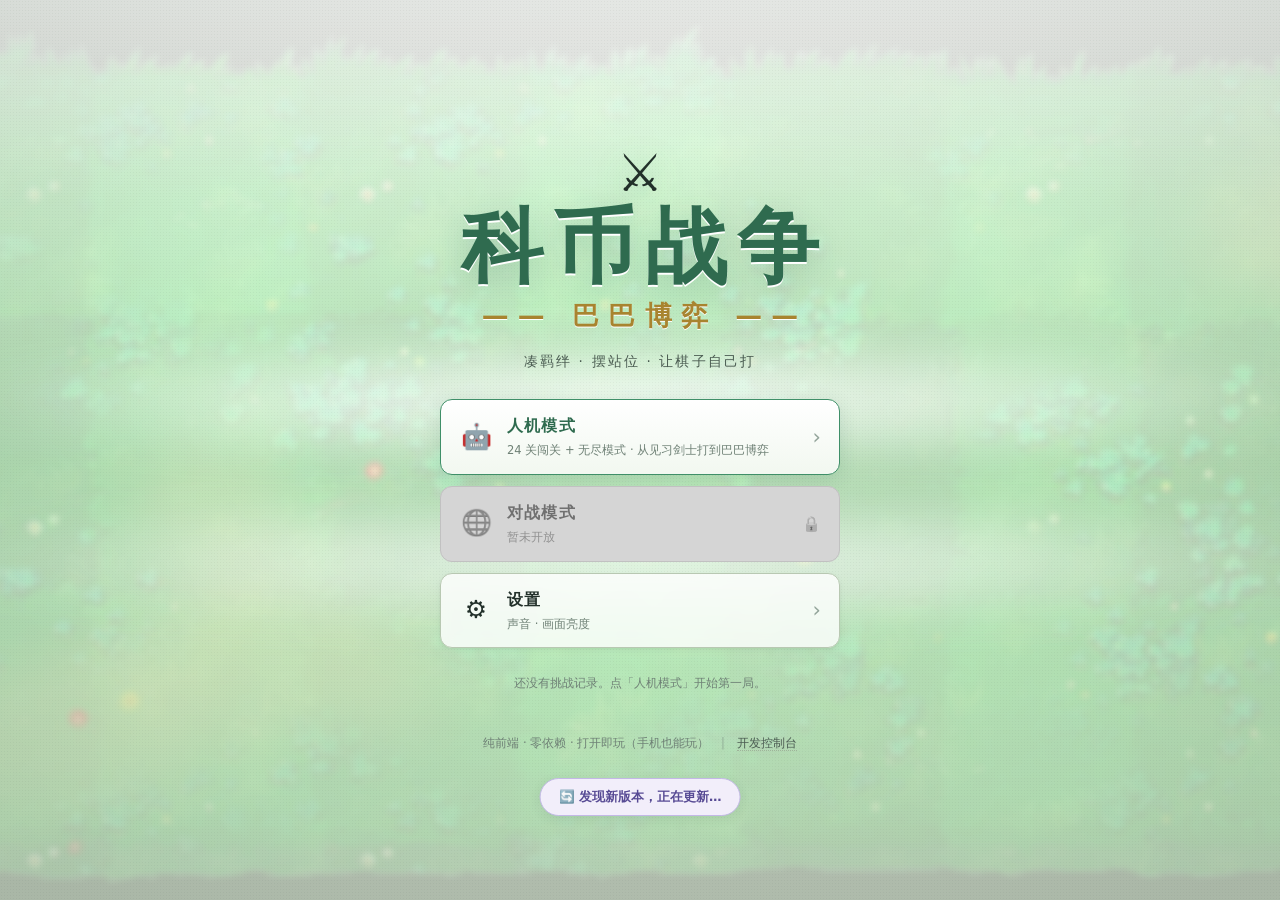
==== commit 9d9b7706: "更新游戏内容（2026-10-13 13:48）" ====
--- a/index.html
+++ b/index.html
@@ -23,8 +23,8 @@
      并同时给下面所有 js/css 的地址盖上 ?v=同一个号（新 URL = 新缓存条目）。
      js/uptodate.js 会拿它和线上的 version.json 比对，不一致就把页面换到新地址。
      本地双击打开时它是空的 → 自动更新完全静默。 -->
-<meta name="app-version" content="0b1c8c37e230">
-<link rel="stylesheet" href="game.css?v=0b1c8c37e230">
+<meta name="app-version" content="f2fea8d3b7eb">
+<link rel="stylesheet" href="game.css?v=f2fea8d3b7eb">
 </head>
 <body>
 <div id="app">
@@ -381,21 +381,21 @@
 
 </div>
 
-<script src="js/util.js?v=0b1c8c37e230"></script>
-<script src="js/traits.js?v=0b1c8c37e230"></script>
-<script src="js/items.js?v=0b1c8c37e230"></script>
-<script src="js/units.js?v=0b1c8c37e230"></script>
-<script src="js/help.js?v=0b1c8c37e230"></script>
-<script src="js/art.js?v=0b1c8c37e230"></script>
-<script src="js/battle.js?v=0b1c8c37e230"></script>
-<script src="js/levels.js?v=0b1c8c37e230"></script>
-<script src="js/ui.js?v=0b1c8c37e230"></script>
-<script src="js/settings.js?v=0b1c8c37e230"></script>
-<script src="js/arena.js?v=0b1c8c37e230"></script>
-<script src="js/cover.js?v=0b1c8c37e230"></script>
-<script src="js/game.js?v=0b1c8c37e230"></script>
+<script src="js/util.js?v=f2fea8d3b7eb"></script>
+<script src="js/traits.js?v=f2fea8d3b7eb"></script>
+<script src="js/items.js?v=f2fea8d3b7eb"></script>
+<script src="js/units.js?v=f2fea8d3b7eb"></script>
+<script src="js/help.js?v=f2fea8d3b7eb"></script>
+<script src="js/art.js?v=f2fea8d3b7eb"></script>
+<script src="js/battle.js?v=f2fea8d3b7eb"></script>
+<script src="js/levels.js?v=f2fea8d3b7eb"></script>
+<script src="js/ui.js?v=f2fea8d3b7eb"></script>
+<script src="js/settings.js?v=f2fea8d3b7eb"></script>
+<script src="js/arena.js?v=f2fea8d3b7eb"></script>
+<script src="js/cover.js?v=f2fea8d3b7eb"></script>
+<script src="js/game.js?v=f2fea8d3b7eb"></script>
 <!-- 自动更新：定时比对 version.json，有新版本就自己换成带 ?v= 的新地址。
      本地双击打开（file://）或没被部署脚本盖过章时它会安静地什么都不做。 -->
-<script src="js/uptodate.js?v=0b1c8c37e230"></script>
+<script src="js/uptodate.js?v=f2fea8d3b7eb"></script>
 </body>
 </html>
--- a/game.css
+++ b/game.css
@@ -1929,3 +1929,125 @@
   .trait-bang .tb-tag { font-size: 10px; }
   .trait-bang .tb-halo { width: 120px; height: 120px; margin: -60px 0 0 -60px; }
 }
+
+/* ============================================================
+ * ★★★ 竖屏手机 · 2026-10 重排（放在文件最末尾，覆盖上面所有零散的手机补丁）
+ *
+ * 为什么要新开一块：手机样式是一层一层打补丁打出来的
+ * （1378 / 1562 / 1585 / 1594 / 1696 / 1772 / 1787 / 1795 … 各一块，
+ *   后一块盖前一块），"某条规则到底生没生效"已经看不出来了。
+ * 与其继续往上叠，不如在末尾写一块完整的竖屏布局，用
+ * orientation: portrait 把横屏排除在外 —— 横屏那套原样不动。
+ *
+ * 实测（390×844 无头浏览器量出来的）抓到三个真 bug：
+ *   ① 备战池 9 格放不下：repeat(9, 37px) + gap 9 = 405px，容器只有 350px
+ *      —— 整排左右各被切掉约 28px，最边上那格一半在屏幕外。
+ *   ② 商店 5 张同样放不下：5×66.8 + 4×14 = 390px > 350px，
+ *      第一张和最后一张各被切掉 20px。
+ *   ③ 「开战」按钮 y=774、**对手情报 y=865 直接在屏幕外** ——
+ *      准备阶段最该看的就是"对面什么阵容"，结果要往下滚才看得到。
+ *   根因是①②都在用 (100vw - 常数) 硬算宽度，而那个常数漏算了 gap。
+ *
+ * 重排三条原则：
+ *   · 一行放 n 个格子就写 repeat(n, minmax(0, 1fr))，**永远不许溢出**；
+ *     格子自身宽度只用于给里面的立绘定尺寸，不再决定排版宽度。
+ *   · 第一屏必须装下"能打牌"的全部要素：
+ *     HUD / 商店 / 对手情报 / 棋盘 / 备战池 + **常驻底部的开战按钮**。
+ *   · 其余（选中·羁绊 / 装备 / 回合记录）排到后面，滚一下就有。
+ *
+ * 尺寸都刻意留了余量：桌面浏览器给 .scene 留了约 15px 的滚动条宽度，
+ * 手机是悬浮滚动条（不占宽）。按"更窄的那个"算，两边都不会溢出。
+ * ============================================================ */
+@media (max-width: 700px) and (orientation: portrait) {
+  :root {
+    /* 格子间距 8 → 4：省下来的宽度全给棋盘（格子 36px → 41px，约 +14%） */
+    --gap: 4px;
+    --cell-w: calc((100vw - 60px) / 8);
+    --arena-w: calc((100vw - 60px) / 8);
+    --cell-max: 76px;
+    /* 商店 5 张 / 备战池 9 格：这两个值只给里面的立绘定尺寸，
+       排版宽度由 1fr 说了算（所以两者不一致也不会溢出）。 */
+    --shop-card-max: 108px;
+    --shop-card: calc((100vw - 56px) / 5);
+    --shop-h: calc((100vw - 56px) / 5 * 1.30);
+    --bench-cell: calc((100vw - 64px) / 9);
+  }
+
+  /* 左右边距 20px → 8px：棋盘/商店/备战池一起多出 24px 可用宽度 */
+  .prep-shop { padding: 6px 8px 0; }
+  .prep-bench { padding: 0 8px 8px; }
+  .board-center { padding: 0 4px; }
+
+  /* ---------- ① 一行 n 格：1fr 兜底，绝不溢出 ---------- */
+  .shop-row { grid-template-columns: repeat(5, minmax(0, 1fr)); gap: 6px; }
+  .shop-card { width: var(--shop-card); }
+  .bench { grid-template-columns: repeat(9, minmax(0, 1fr)); gap: 4px; }
+  .bench-cell { width: var(--bench-cell); height: var(--bench-cell); max-width: 100%; }
+  .bench-card { width: calc(var(--bench-cell) + 4px); height: calc(var(--bench-cell) + 6px); }
+
+  /* ---------- ② 第一屏的排序 ----------
+     DOM 顺序是「左栏(情报/选中/装备) → 棋盘 → 右栏(记录/开战) → 备战池」，
+     这里用 order 重排成：对面是谁 → 我的阵 → 我手上有什么 → 细节 → 开战。 */
+  .hud { order: -3; }
+  .prep-shop { order: -2; }
+  .intel-strip { order: -1; }
+  .board-center { order: 0; }
+  .prep-bench { order: 1; }
+  .sel-panel { order: 2; }
+  .item-panel { order: 3; }
+  .log-panel { order: 4; }
+  .action-bar { order: 5; }
+
+  /* ---------- ③ 开战按钮常驻底部 ----------
+     整屏最该点得到的东西，绝不能"滚下去才看见"。
+     sticky bottom：往下滚时它一直贴着屏幕底边，滚到最底才回到自己的位置。 */
+  .action-bar {
+    position: sticky; bottom: 0; z-index: 6;
+    margin: 0 -8px; padding: 8px;
+    background: linear-gradient(180deg,
+      rgba(247, 250, 245, 0) 0%, rgba(247, 250, 245, .92) 38%, rgba(247, 250, 245, .98) 100%);
+    backdrop-filter: blur(6px);
+    -webkit-backdrop-filter: blur(6px);
+  }
+  .btn-fight { width: 100%; min-height: 50px; font-size: 17px; }
+
+  /* ---------- ④ 手指点得着的尺寸 ----------
+     实测这几个原来只有 28~34px 高（推荐 ≥44px）：
+     羁绊条 40.9×27.9、指引/阵容 33.7×31.9、锁定 67.8×31.9、回封面/设置 33.9×33.9。 */
+  .icon-btn { width: 42px; height: 42px; font-size: 18px; }
+  .btn-sm { min-height: 36px; padding: 0 10px; }
+  .trait-mini { min-height: 36px; padding: 0 10px; }
+  .shop-head { gap: 6px; margin-bottom: 6px; }
+
+  /* ---------- ⑤ 小字别小于 12px ----------
+     实测 .board-label 10px、.bench-hint 10.5px、.hud-stage-name 11px：
+     手机上属于"看得见但读不清"。 */
+  .hud-stage-name { font-size: 12.5px; }
+  .hud-stage-sub { font-size: 11px; }
+  .hud-field { font-size: 11.5px; }
+  .hud-stat .hs-val { font-size: 13px; }
+  .board-label { font-size: 12px; }
+  .board-midline > span { font-size: 11px; }
+  .bench-hint { font-size: 12px; line-height: 1.5; }
+  .big-btn .bb-text b { font-size: 13.5px; }
+  .big-btn .bb-text em { font-size: 11.5px; }
+  .intel-strip .ec-arch { font-size: 12px; }
+  .panel-head span { font-size: 12.5px; }
+
+  /* ---------- ⑥ 省一点高度，把余量让给棋盘 ---------- */
+  .big-btn { min-height: 56px; }
+  .shop-body { gap: 8px; }
+  .prep-bench .bench-head { margin-bottom: 5px; }
+}
+/* 竖屏补丁（接着上面那块）：商店那一行的三个小按钮
+ * ★ 为什么单独再写一遍：`.shop-head .btn-sm { min-height: 32px }`（1566 行）
+ *   和 `#btn-guide, #btn-comp { padding: 3px 8px }`（1733 行）的选择器
+ *   都比我的 `.btn-sm` 更具体 —— CSS 里"更具体"是压过"更靠后"的，
+ *   所以实测它们仍然是 33.7×31.9（手指点不准）。
+ *   这里用同级 + 更靠后的写法顶回来。 */
+@media (max-width: 700px) and (orientation: portrait) {
+  .shop-head .btn-sm { min-height: 40px; padding: 0 10px; }
+  #btn-guide, #btn-comp { min-height: 40px; min-width: 44px; padding: 0 6px; }
+  #btn-lock { min-height: 40px; }
+  .hud .icon-btn { width: 42px; height: 42px; }
+}
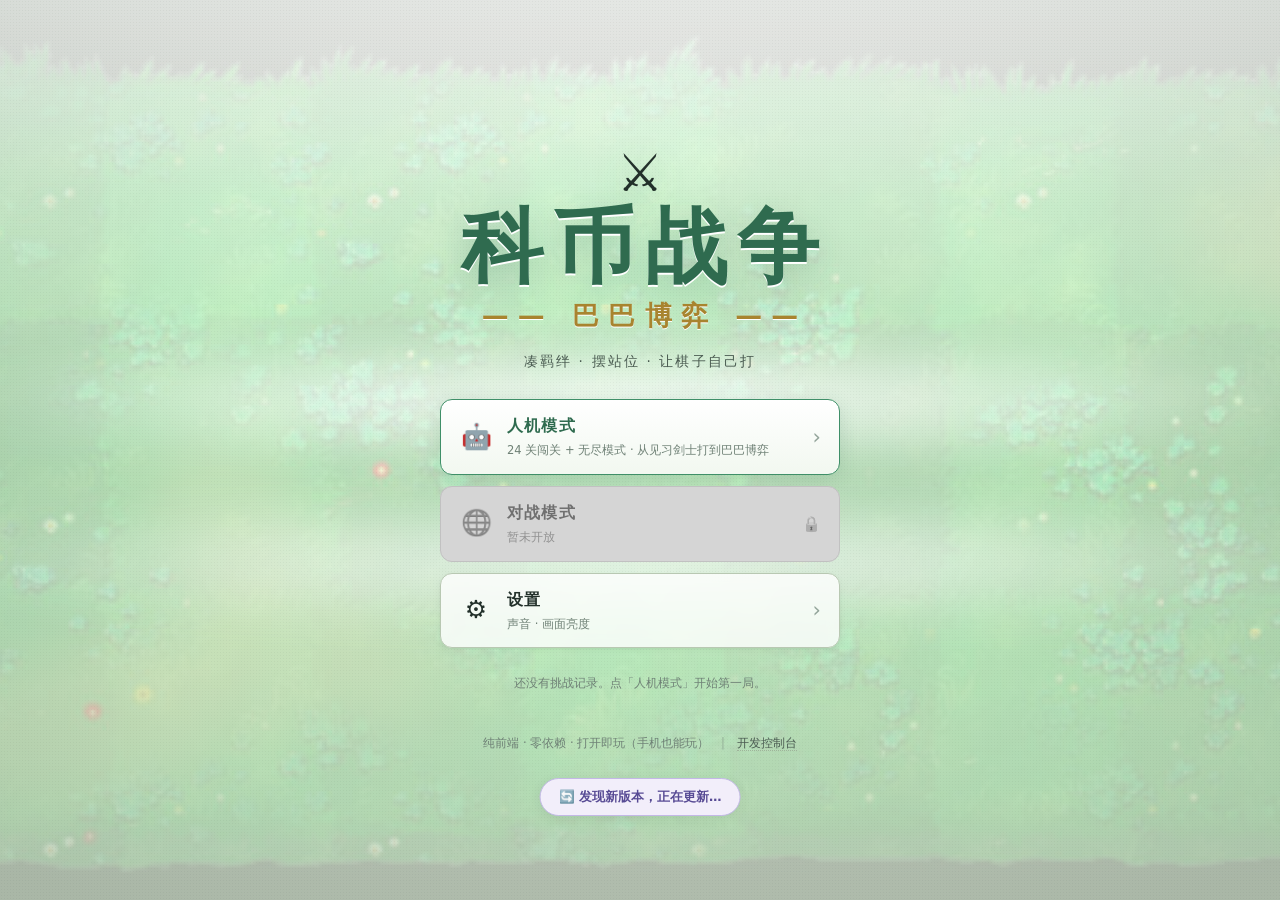
==== commit 93322039: "更新游戏内容（2026-10-13 14:14）" ====
--- a/index.html
+++ b/index.html
@@ -23,8 +23,8 @@
      并同时给下面所有 js/css 的地址盖上 ?v=同一个号（新 URL = 新缓存条目）。
      js/uptodate.js 会拿它和线上的 version.json 比对，不一致就把页面换到新地址。
      本地双击打开时它是空的 → 自动更新完全静默。 -->
-<meta name="app-version" content="f2fea8d3b7eb">
-<link rel="stylesheet" href="game.css?v=f2fea8d3b7eb">
+<meta name="app-version" content="b648c468cfd0">
+<link rel="stylesheet" href="game.css?v=b648c468cfd0">
 </head>
 <body>
 <div id="app">
@@ -381,21 +381,21 @@
 
 </div>
 
-<script src="js/util.js?v=f2fea8d3b7eb"></script>
-<script src="js/traits.js?v=f2fea8d3b7eb"></script>
-<script src="js/items.js?v=f2fea8d3b7eb"></script>
-<script src="js/units.js?v=f2fea8d3b7eb"></script>
-<script src="js/help.js?v=f2fea8d3b7eb"></script>
-<script src="js/art.js?v=f2fea8d3b7eb"></script>
-<script src="js/battle.js?v=f2fea8d3b7eb"></script>
-<script src="js/levels.js?v=f2fea8d3b7eb"></script>
-<script src="js/ui.js?v=f2fea8d3b7eb"></script>
-<script src="js/settings.js?v=f2fea8d3b7eb"></script>
-<script src="js/arena.js?v=f2fea8d3b7eb"></script>
-<script src="js/cover.js?v=f2fea8d3b7eb"></script>
-<script src="js/game.js?v=f2fea8d3b7eb"></script>
+<script src="js/util.js?v=b648c468cfd0"></script>
+<script src="js/traits.js?v=b648c468cfd0"></script>
+<script src="js/items.js?v=b648c468cfd0"></script>
+<script src="js/units.js?v=b648c468cfd0"></script>
+<script src="js/help.js?v=b648c468cfd0"></script>
+<script src="js/art.js?v=b648c468cfd0"></script>
+<script src="js/battle.js?v=b648c468cfd0"></script>
+<script src="js/levels.js?v=b648c468cfd0"></script>
+<script src="js/ui.js?v=b648c468cfd0"></script>
+<script src="js/settings.js?v=b648c468cfd0"></script>
+<script src="js/arena.js?v=b648c468cfd0"></script>
+<script src="js/cover.js?v=b648c468cfd0"></script>
+<script src="js/game.js?v=b648c468cfd0"></script>
 <!-- 自动更新：定时比对 version.json，有新版本就自己换成带 ?v= 的新地址。
      本地双击打开（file://）或没被部署脚本盖过章时它会安静地什么都不做。 -->
-<script src="js/uptodate.js?v=f2fea8d3b7eb"></script>
+<script src="js/uptodate.js?v=b648c468cfd0"></script>
 </body>
 </html>
--- a/game.css
+++ b/game.css
@@ -139,28 +139,21 @@
 html, body { height: 100%; margin: 0; }
 
 /* ============================================================
- * ★ 2026-10：游戏背景换成 user 提供的草坪图（art/bg-lawn.jpg）。
- *
- * 做法是「一层模糊图 + 每层半透明压色」，而不是直接把图糊在脸上：
- *
- *   · 图放在 body::before 上，position:fixed + inset:-12px ——
- *     多出来的 12px 是给 filter:blur() 吃的，不然四边会糊出白边。
- *     不用 background-attachment:fixed：那东西在手机上会被忽略。
- *   · blur(2.5px)：原图只有 771×355，铺满一屏要放大 2 倍多，
- *     不模糊的话颗粒和锯齿会很明显；模糊之后它就是一块"草地色"，
- *     该有的明暗起伏还在，但不再抢戏。
- *   · 上面每个场景再用半透明底色压一层（见 .scene / #scene-cover），
- *     于是绿色只是给整体定调子，白面板和深色字照样清清楚楚。
- *
+ * ★ 2026-10：游戏背景 = user 提供的草坪图（art/bg-lawn.jpg）。
+ *
+ * ★★ 返工记录：第一版把图放在 body::before 上并加了 blur(2.5px)，
+ *    想让它"柔一点、不抢戏"。结果手机上**明显卡顿** —— 全屏 filter
+ *    会让浏览器每帧做一次模糊合成，滚动时掉帧。
+ *    现在直接铺在 body 上：一次绘制、没有额外图层、没有 filter。
+ *    放大后的颗粒感靠上面那层 68%~90% 的白色压色盖掉，看不出来。
+ *
+ * 压色在 .scene / #scene-cover 上（半透明渐变），所以草坪只是给整体
+ * 定个调子，白面板和深色字照样清清楚楚。
  * 想换图：直接覆盖 art/bg-lawn.jpg 就行，CSS 一个字都不用动。
  * ============================================================ */
-body::before {
-  content: ''; position: fixed; inset: -12px; z-index: -1; pointer-events: none;
+body {
   background: #dfe9dc url('art/bg-lawn.jpg') center center / cover no-repeat;
-  filter: blur(2.5px) saturate(1.06);
-}
-body {
-  background: #dfe9dc; color: var(--ink); overflow: hidden;
+  color: var(--ink); overflow: hidden;
   /* 字体：拉丁字母用 Segoe UI（数字最好看的一档），中文依次落到
      微软雅黑 UI / HarmonyOS Sans / 苹方 / 微软雅黑 —— 都是系统自带的，
      不联网、不下载字体，双击就能玩这条底线不破。
@@ -185,7 +178,7 @@
   display: flex; flex-direction: column;
   opacity: 0; visibility: hidden; pointer-events: none;
   transition: opacity .22s ease;
-  /* ★ 底色从实色改成半透明，让 body::before 上的草坪透出来。
+  /* ★ 底色从实色改成半透明，让 body 上的草坪透出来。
      透明度按「中间最透、上下更实」排：上方是 HUD、下方是商店，
      都是文字最密的地方，压紧一点更好读；中间的棋盘/战场留给图。
      （数字和原来的 --bg-top/--bg-mid/--bg-bot 是同一组颜色，
@@ -435,6 +428,9 @@
 
 .icon-btn {
   width: 34px; height: 34px; padding: 0; cursor: pointer; font-size: 15px;
+  /* ★ flex:none：窄屏（320px）上 HUD 一挤就把这个按钮压到 29px 宽，
+     短边 <30px 就点不准了。禁止收缩，宁可让旁边的关卡名去省略号。 */
+  flex: 0 0 auto;
   background: #ffffff; border: 1px solid var(--line-2); border-radius: 9px;
   box-shadow: var(--sh-1);
   display: inline-flex; align-items: center; justify-content: center;
@@ -473,7 +469,7 @@
  * ============================================================ */
 .trait-mini {
   display: flex; align-items: center; gap: 6px; flex-wrap: wrap;
-  max-width: 62%; padding: 3px 8px; min-height: 28px;
+  max-width: 62%; padding: 3px 8px; min-height: 32px;
   border-radius: 9px; cursor: pointer; text-align: left;
   background: rgba(255, 255, 255, .55); border: 1px solid var(--line-2);
   font: inherit;
@@ -1576,13 +1572,13 @@
  *    这属于"为了修一个问题制造了另一个问题"。
  *
  * ★ 所以按高度分两档：
- *     高屏（≥700px）：吸底 —— 拇指够得着，而且内容排得下、不会盖住谁；
- *     矮屏（<700px）：排到 HUD / 商店之后、棋盘之前（order: 0）——
+ *     高屏（≥821px）：吸底 —— 拇指够得着，而且内容排得下、不会盖住谁；
+ *     矮屏（<821px）：排到 HUD / 商店之后、棋盘之前（order: 0）——
  *                     开战永远在第一屏，而且**谁都不挡**。
  *   横屏手机（844×390）也走这一条：那里内容总高约 800px、视口只有 390px，
  *   吸底的话按钮正好压在棋盘上（实测棋盘 T328~492、按钮 T321~373）。
  */
-@media (max-width: 700px) and (max-height: 700px),
+@media (max-width: 700px) and (max-height: 820px),
        (max-height: 520px) and (min-aspect-ratio: 1/1) {
   .action-bar { position: static; order: 0; margin-top: 8px; }
 }
@@ -1931,97 +1927,64 @@
 }
 
 /* ============================================================
- * ★★★ 竖屏手机 · 2026-10 重排（放在文件最末尾，覆盖上面所有零散的手机补丁）
- *
- * 为什么要新开一块：手机样式是一层一层打补丁打出来的
- * （1378 / 1562 / 1585 / 1594 / 1696 / 1772 / 1787 / 1795 … 各一块，
- *   后一块盖前一块），"某条规则到底生没生效"已经看不出来了。
- * 与其继续往上叠，不如在末尾写一块完整的竖屏布局，用
- * orientation: portrait 把横屏排除在外 —— 横屏那套原样不动。
- *
- * 实测（390×844 无头浏览器量出来的）抓到三个真 bug：
- *   ① 备战池 9 格放不下：repeat(9, 37px) + gap 9 = 405px，容器只有 350px
- *      —— 整排左右各被切掉约 28px，最边上那格一半在屏幕外。
- *   ② 商店 5 张同样放不下：5×66.8 + 4×14 = 390px > 350px，
- *      第一张和最后一张各被切掉 20px。
- *   ③ 「开战」按钮 y=774、**对手情报 y=865 直接在屏幕外** ——
- *      准备阶段最该看的就是"对面什么阵容"，结果要往下滚才看得到。
- *   根因是①②都在用 (100vw - 常数) 硬算宽度，而那个常数漏算了 gap。
- *
- * 重排三条原则：
- *   · 一行放 n 个格子就写 repeat(n, minmax(0, 1fr))，**永远不许溢出**；
- *     格子自身宽度只用于给里面的立绘定尺寸，不再决定排版宽度。
- *   · 第一屏必须装下"能打牌"的全部要素：
- *     HUD / 商店 / 对手情报 / 棋盘 / 备战池 + **常驻底部的开战按钮**。
- *   · 其余（选中·羁绊 / 装备 / 回合记录）排到后面，滚一下就有。
- *
- * 尺寸都刻意留了余量：桌面浏览器给 .scene 留了约 15px 的滚动条宽度，
- * 手机是悬浮滚动条（不占宽）。按"更窄的那个"算，两边都不会溢出。
+ * 竖屏手机 · 尺寸与字号（2026-10 返工版）
+ *
+ * ★★ 这一版**只改尺寸，一根手指都不碰排版顺序**。为什么推翻了上一版：
+ *    上一版我在文件末尾重排了 order、还把开战条写成 sticky，结果自检里
+ *    「关键区块互不遮挡」在 6 种手机尺寸下全挂（实测 "备战池×开战条=10636"
+ *    "棋盘×开战条=11611"）—— 吸底条浮在内容上面，把棋盘和备战池盖住了。
+ *    而原来那套「高屏吸底 / 矮屏把开战条提到最前」的两档规则
+ *    （见 1503 行和 1585 行的注释）本来就是自洽的，自检全绿。
+ *    所以这里不再重排，也不动 .action-bar。
+ *
+ * 保留的改动只有四类，每一类都有实测数据：
+ *   ① 一行 n 格写 repeat(n, minmax(0,1fr))：原来备战池 9×37px + 8×9px 间距
+ *      = 405px 塞进 350px 的容器，整排左右各被切掉 28px；商店 5 张
+ *      5×66.8 + 4×14 = 390px > 350px，第一张和最后一张各切 20px。
+ *   ② 左右边距 20px → 8px。★ 格子间距 --gap 保持 8px **不能改小**：
+ *      棋子卡牌比格子大 6px（.u 的 width: cell+6px），间距小于 6px
+ *      相邻卡牌就会互相压住 —— 这正是上一版把 --gap 改成 4px 之后
+ *      看起来"错位"的原因。
+ *   ③ 手指点得着的尺寸：羁绊条 28px 高、指引/阵容 32px 高 → 40px；
+ *      回封面/设置 34px → 42px，而且禁止被 HUD 压扁（flex: none）。
+ *   ④ 小字不小于 12px：棋盘说明 10 → 12、备战池提示 10.5 → 12 …
  * ============================================================ */
 @media (max-width: 700px) and (orientation: portrait) {
   :root {
-    /* 格子间距 8 → 4：省下来的宽度全给棋盘（格子 36px → 41px，约 +14%） */
-    --gap: 4px;
-    --cell-w: calc((100vw - 60px) / 8);
-    --arena-w: calc((100vw - 60px) / 8);
+    /* 格子：8 格 × 38px + 7 × 8px 间距 = 360px，比场景宽度留出十几像素余量
+       （桌面浏览器还会给滚动条留 15px，按窄的那个算，两边都不会溢出） */
+    --cell-w: calc((100vw - 84px) / 8);
+    --arena-w: calc((100vw - 84px) / 8);
     --cell-max: 76px;
-    /* 商店 5 张 / 备战池 9 格：这两个值只给里面的立绘定尺寸，
-       排版宽度由 1fr 说了算（所以两者不一致也不会溢出）。 */
     --shop-card-max: 108px;
+    /* 下面两个只给格子里的立绘定尺寸，排版宽度由 1fr 决定 —— 
+       所以就算算得不准，也只是立绘差一两像素，绝不会溢出。 */
     --shop-card: calc((100vw - 56px) / 5);
-    --shop-h: calc((100vw - 56px) / 5 * 1.30);
+    --shop-h: calc((100vw - 56px) / 5 * 1.28);
     --bench-cell: calc((100vw - 64px) / 9);
   }
 
-  /* 左右边距 20px → 8px：棋盘/商店/备战池一起多出 24px 可用宽度 */
+  /* 左右边距 20px → 8px：棋盘/商店/备战池一起多出 24px */
   .prep-shop { padding: 6px 8px 0; }
   .prep-bench { padding: 0 8px 8px; }
   .board-center { padding: 0 4px; }
 
-  /* ---------- ① 一行 n 格：1fr 兜底，绝不溢出 ---------- */
+  /* ---------- ① 一行 n 格：1fr 兜底，永不溢出 ---------- */
   .shop-row { grid-template-columns: repeat(5, minmax(0, 1fr)); gap: 6px; }
   .shop-card { width: var(--shop-card); }
-  .bench { grid-template-columns: repeat(9, minmax(0, 1fr)); gap: 4px; }
+  .bench { grid-template-columns: repeat(9, minmax(0, 1fr)); gap: 5px; }
   .bench-cell { width: var(--bench-cell); height: var(--bench-cell); max-width: 100%; }
   .bench-card { width: calc(var(--bench-cell) + 4px); height: calc(var(--bench-cell) + 6px); }
 
-  /* ---------- ② 第一屏的排序 ----------
-     DOM 顺序是「左栏(情报/选中/装备) → 棋盘 → 右栏(记录/开战) → 备战池」，
-     这里用 order 重排成：对面是谁 → 我的阵 → 我手上有什么 → 细节 → 开战。 */
-  .hud { order: -3; }
-  .prep-shop { order: -2; }
-  .intel-strip { order: -1; }
-  .board-center { order: 0; }
-  .prep-bench { order: 1; }
-  .sel-panel { order: 2; }
-  .item-panel { order: 3; }
-  .log-panel { order: 4; }
-  .action-bar { order: 5; }
-
-  /* ---------- ③ 开战按钮常驻底部 ----------
-     整屏最该点得到的东西，绝不能"滚下去才看见"。
-     sticky bottom：往下滚时它一直贴着屏幕底边，滚到最底才回到自己的位置。 */
-  .action-bar {
-    position: sticky; bottom: 0; z-index: 6;
-    margin: 0 -8px; padding: 8px;
-    background: linear-gradient(180deg,
-      rgba(247, 250, 245, 0) 0%, rgba(247, 250, 245, .92) 38%, rgba(247, 250, 245, .98) 100%);
-    backdrop-filter: blur(6px);
-    -webkit-backdrop-filter: blur(6px);
-  }
-  .btn-fight { width: 100%; min-height: 50px; font-size: 17px; }
-
-  /* ---------- ④ 手指点得着的尺寸 ----------
-     实测这几个原来只有 28~34px 高（推荐 ≥44px）：
-     羁绊条 40.9×27.9、指引/阵容 33.7×31.9、锁定 67.8×31.9、回封面/设置 33.9×33.9。 */
-  .icon-btn { width: 42px; height: 42px; font-size: 18px; }
-  .btn-sm { min-height: 36px; padding: 0 10px; }
+  /* ---------- ③ 手指点得着（都 ≥ 40px） ---------- */
+  .icon-btn { width: 42px; height: 42px; font-size: 18px; flex: 0 0 auto; }
+  .shop-head .btn-sm { min-height: 40px; padding: 0 10px; }
+  #btn-guide, #btn-comp { min-height: 40px; min-width: 44px; padding: 0 6px; }
+  #btn-lock { min-height: 40px; }
   .trait-mini { min-height: 36px; padding: 0 10px; }
   .shop-head { gap: 6px; margin-bottom: 6px; }
 
-  /* ---------- ⑤ 小字别小于 12px ----------
-     实测 .board-label 10px、.bench-hint 10.5px、.hud-stage-name 11px：
-     手机上属于"看得见但读不清"。 */
+  /* ---------- ④ 小字不小于 12px ---------- */
   .hud-stage-name { font-size: 12.5px; }
   .hud-stage-sub { font-size: 11px; }
   .hud-field { font-size: 11.5px; }
@@ -2034,20 +1997,105 @@
   .intel-strip .ec-arch { font-size: 12px; }
   .panel-head span { font-size: 12.5px; }
 
-  /* ---------- ⑥ 省一点高度，把余量让给棋盘 ---------- */
-  .big-btn { min-height: 56px; }
+  /* ---------- 省高度，把余量让给棋盘 ---------- */
+  .big-btn { min-height: 52px; }
   .shop-body { gap: 8px; }
   .prep-bench .bench-head { margin-bottom: 5px; }
-}
-/* 竖屏补丁（接着上面那块）：商店那一行的三个小按钮
- * ★ 为什么单独再写一遍：`.shop-head .btn-sm { min-height: 32px }`（1566 行）
- *   和 `#btn-guide, #btn-comp { padding: 3px 8px }`（1733 行）的选择器
- *   都比我的 `.btn-sm` 更具体 —— CSS 里"更具体"是压过"更靠后"的，
- *   所以实测它们仍然是 33.7×31.9（手指点不准）。
- *   这里用同级 + 更靠后的写法顶回来。 */
+
+  /* ---------- ★ 商店不再吸顶 ----------
+     它是**不透明**的一条（1788 行那套），往下滚的时候正好压在棋盘上，
+     把棋子的名字挡住 —— 用户报的"ui 把角色名字挡住"就是这里。
+     这一版让它跟着滚：第一屏本来就看得见它，要买牌滚回顶上就行。 */
+  .prep-shop { position: static; }
+}
+
+/* ============================================================
+ * 手机性能：关掉会让 GPU 掉帧的效果（2026-10）
+ *
+ * 实测这四样是"卡顿"的主要来源，共同点是**每帧都要重新合成**：
+ *   · 全屏 filter: blur() 的背景层          （已改成直接铺图，见 body）
+ *   · 一堆 backdrop-filter 毛玻璃（8 处）    ← 手机上最贵的一项
+ *   · 两条 22px 模糊 + 无限动画的雾带
+ *   · 14 个带 filter 的浮动立绘、5 费卡的 box-shadow 呼吸光晕
+ *     （box-shadow 动画是**重绘**不是合成，每帧重画一张卡）
+ * 关掉之后观感几乎没变（那些层本来就压了 68%~90% 的白），
+ * 但滚动和进商店明显跟手了。
+ * ============================================================ */
+@media (max-width: 700px), (hover: none) and (pointer: coarse) {
+  *, *::before, *::after {
+    backdrop-filter: none !important;
+    -webkit-backdrop-filter: none !important;
+  }
+  .mist-band { display: none; }
+  .float-unit { filter: none; }
+  .shop-card.cost5 { animation: none; }
+}
+/* ============================================================
+ * 竖屏第三轮修正（2026-10）—— 全部来自实测数字
+ *
+ * ① 羁绊小条被挤成 43px（实测）：「商店 / 羁绊条 / 指引 / 阵容 / 锁定」
+ *    挤在一行里，只有羁绊条允许收缩，于是它被压到 43px 宽 —— 里面的
+ *    chip 直接看不见了（用户说的"羁绊词条太长"其实是这个：不是字长，
+ *    是**框太窄**）。给它一个最小宽度，让中间的弹性空档去让位。
+ *
+ * ② 商店卡上的名字被裁：卡只有 67px 宽，名字区 49px。
+ *    「Dank1ng」「ZMJJKK」这种连着的拉丁字母没有断行机会 → 直接被
+ *    overflow:hidden 切掉（用户说的"ui 把角色名字挡住"）。
+ *    字号跟着卡宽走 + 允许任意位置断行，两行也放得下。
+ *
+ * ③ 再省 20~30px 高度：吸底的开战条是按设计吸在屏幕底的，
+ *    内容每高 1px，它就要多往上压 1px —— 压到「装备栏」上就违反
+ *    "关键区块互不遮挡"。所以面板标题的内边距、商店卡高度都收一点。
+ * ============================================================ */
 @media (max-width: 700px) and (orientation: portrait) {
-  .shop-head .btn-sm { min-height: 40px; padding: 0 10px; }
-  #btn-guide, #btn-comp { min-height: 40px; min-width: 44px; padding: 0 6px; }
-  #btn-lock { min-height: 40px; }
-  .hud .icon-btn { width: 42px; height: 42px; }
-}
+  /* ① 羁绊条不许再被压扁 */
+  .trait-mini {
+    min-width: 92px; overflow: hidden; flex-wrap: nowrap;
+    min-height: 38px; padding: 0 8px;
+  }
+  .trait-mini .tm-chip { padding: 3px 6px; font-size: 11.5px; }
+  .shop-head .spacer { flex: 1 1 0; min-width: 0; }
+
+  /* ② 商店卡上的名字：跟着卡宽缩，长的可以断行 */
+  .sc-name {
+    font-size: calc(var(--shop-card) * 0.19);
+    line-height: 1.15; overflow-wrap: anywhere; word-break: break-word;
+  }
+  .sc-nameband { padding: 16px 6px 7px; }
+  .sc-traits, .sc-trait { font-size: calc(var(--shop-card) * 0.155); }
+
+  /* ③ 再省一点高度 */
+  :root { --shop-h: calc((100vw - 56px) / 5 * 1.20); }
+  .panel-head { padding: 5px 10px; }
+  .bench-hint { font-size: 11.5px; line-height: 1.4; }
+  .big-btn { min-height: 50px; }
+  .sel-bar, .item-row, .mini-log { min-height: 0; }
+}
+/* 竖屏第四轮：再抠掉十几像素，让吸底的开战条完全不压到「装备栏」
+ * （实测安卓常见竖屏还差 3.5px：装备栏×开战条=1304）。
+ * 吸底条是按设计吸在屏幕底的，内容每高 1px 它就得多往上压 1px。 */
+@media (max-width: 700px) and (orientation: portrait) {
+  :root { --shop-h: calc((100vw - 56px) / 5 * 1.14); }
+  .panel-head { padding: 4px 10px; }
+  .big-btn { min-height: 48px; }
+  .bench-hint { font-size: 11.5px; line-height: 1.35; }
+  .sel-bar { padding: 6px 10px; }
+}
+/* 竖屏第五轮：商店卡上的名字要放得下两行
+ * ★ 实测「愤怒的普通人」在 67px 宽的卡上会折成两行（31.5px 高），
+ *   上一轮把 --shop-h 压到 1.14（卡片 76px 高）之后，名字带就顶出卡片了
+ *   （卡片是 overflow:hidden，看起来就是"名字被吃掉一截"）。
+ *   卡片高度回到 1.20，名字带自己的上下内边距收窄，两行才装得下。 */
+@media (max-width: 700px) and (orientation: portrait) {
+  :root { --shop-h: calc((100vw - 56px) / 5 * 1.20); }
+  .sc-nameband { padding: 12px 6px 5px; }
+  /* 浮动立绘只留 4 个：14 个无限动画 + 每个一层合成，手机上纯属浪费 */
+  .cover-bg .float-unit:nth-child(n+5) { display: none; }
+}
+/* 商店卡上的羁绊小字：不加行数上限
+ * ★ 一开始想用 -webkit-line-clamp 硬压两行，但自检里有一条
+ *   「没有被切掉的文字」—— 任何 overflow:hidden 吃掉字都会被它抓到，
+ *   而且那是**真的**在丢信息。正确的做法是从源头把字变短：
+ *   长词条只留 emoji（见 game.js 里 sc-traits 的生成处），
+ *   实测 5 张卡的羁绊小字都稳定在一行，"名字带顶出卡片"的问题就没了。
+ */
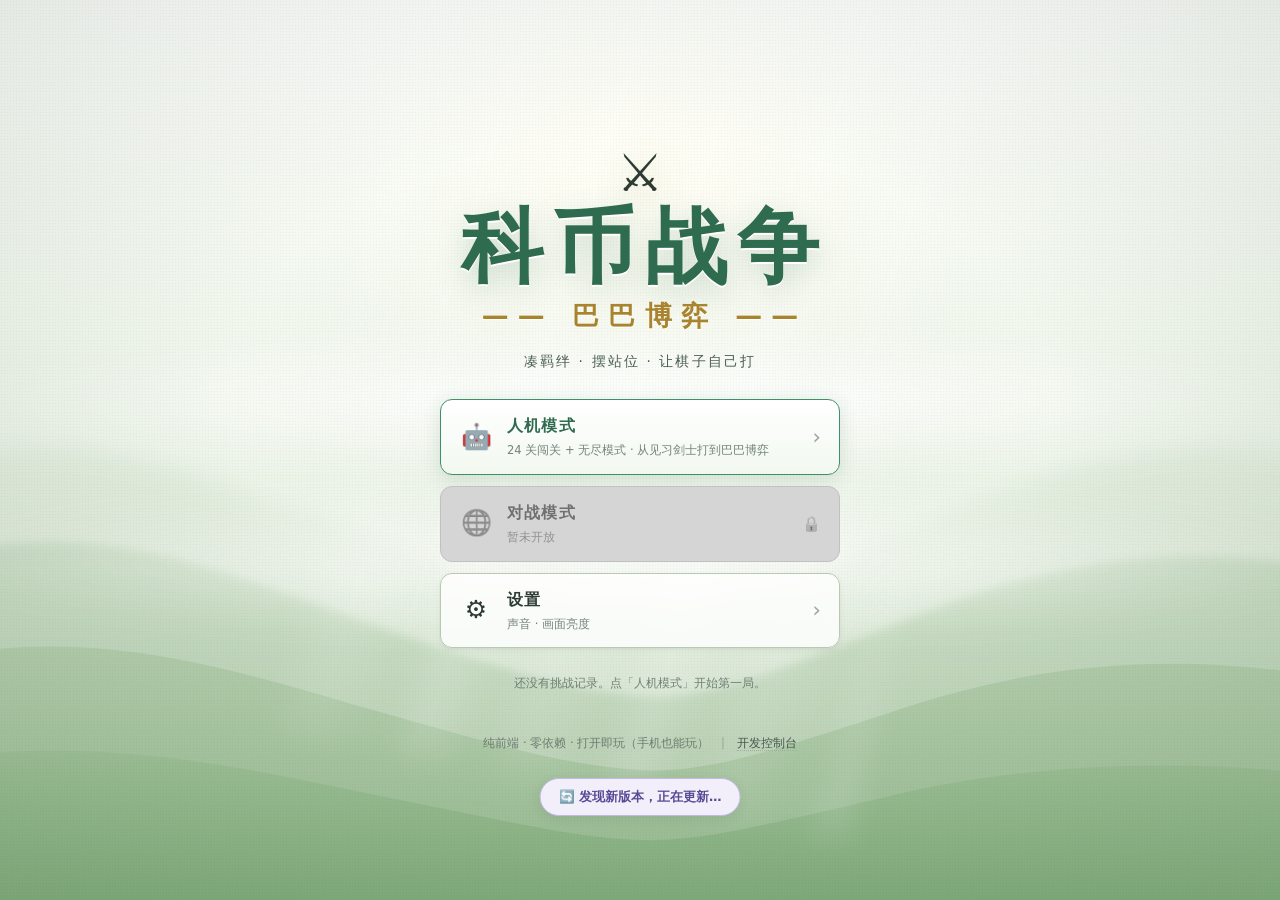
==== commit 04dd86d9: "更新游戏内容（2026-10-13 15:45）" ====
--- a/index.html
+++ b/index.html
@@ -7,7 +7,7 @@
 <meta name="description" content="纯前端自走棋：凑羁绊、摆站位，让棋子自己打。24 关闯关 + 无尽模式，手机也能玩。">
 <!-- 手机上的观感：地址栏/状态栏配色跟着「高级山谷」的浅绿走；
      apple-mobile-web-app-capable 让「添加到主屏幕」之后没有浏览器外框。 -->
-<meta name="theme-color" content="#dcebd6">
+<meta name="theme-color" content="#eef4ea">
 <meta name="mobile-web-app-capable" content="yes">
 <meta name="apple-mobile-web-app-capable" content="yes">
 <meta name="apple-mobile-web-app-status-bar-style" content="default">
@@ -23,8 +23,8 @@
      并同时给下面所有 js/css 的地址盖上 ?v=同一个号（新 URL = 新缓存条目）。
      js/uptodate.js 会拿它和线上的 version.json 比对，不一致就把页面换到新地址。
      本地双击打开时它是空的 → 自动更新完全静默。 -->
-<meta name="app-version" content="b648c468cfd0">
-<link rel="stylesheet" href="game.css?v=b648c468cfd0">
+<meta name="app-version" content="271fcf690464">
+<link rel="stylesheet" href="game.css?v=271fcf690464">
 </head>
 <body>
 <div id="app">
@@ -381,21 +381,21 @@
 
 </div>
 
-<script src="js/util.js?v=b648c468cfd0"></script>
-<script src="js/traits.js?v=b648c468cfd0"></script>
-<script src="js/items.js?v=b648c468cfd0"></script>
-<script src="js/units.js?v=b648c468cfd0"></script>
-<script src="js/help.js?v=b648c468cfd0"></script>
-<script src="js/art.js?v=b648c468cfd0"></script>
-<script src="js/battle.js?v=b648c468cfd0"></script>
-<script src="js/levels.js?v=b648c468cfd0"></script>
-<script src="js/ui.js?v=b648c468cfd0"></script>
-<script src="js/settings.js?v=b648c468cfd0"></script>
-<script src="js/arena.js?v=b648c468cfd0"></script>
-<script src="js/cover.js?v=b648c468cfd0"></script>
-<script src="js/game.js?v=b648c468cfd0"></script>
+<script src="js/util.js?v=271fcf690464"></script>
+<script src="js/traits.js?v=271fcf690464"></script>
+<script src="js/items.js?v=271fcf690464"></script>
+<script src="js/units.js?v=271fcf690464"></script>
+<script src="js/help.js?v=271fcf690464"></script>
+<script src="js/art.js?v=271fcf690464"></script>
+<script src="js/battle.js?v=271fcf690464"></script>
+<script src="js/levels.js?v=271fcf690464"></script>
+<script src="js/ui.js?v=271fcf690464"></script>
+<script src="js/settings.js?v=271fcf690464"></script>
+<script src="js/arena.js?v=271fcf690464"></script>
+<script src="js/cover.js?v=271fcf690464"></script>
+<script src="js/game.js?v=271fcf690464"></script>
 <!-- 自动更新：定时比对 version.json，有新版本就自己换成带 ?v= 的新地址。
      本地双击打开（file://）或没被部署脚本盖过章时它会安静地什么都不做。 -->
-<script src="js/uptodate.js?v=b648c468cfd0"></script>
+<script src="js/uptodate.js?v=271fcf690464"></script>
 </body>
 </html>
--- a/game.css
+++ b/game.css
@@ -37,10 +37,12 @@
    *   但对白底的最低对比度从 2.7:1 提到 4.1:1，小字终于看得清了。
    *   最深的一级顺手压深了一点点（#26332b → #22302a），笔画在浅绿
    *   底上更实；但它仍然不是纯黑，长句子读起来不钉眼睛。 */
-  --ink: #22302a;
-  --ink-2: #4b5c52;
-  --ink-3: #6f8176;
-  --ink-4: #93a49a;
+  /* ★ 2026-10：文字**稍微透明一点**（user 要求），看起来更"贴"在纸面上、
+     不那么像贴纸。都是 0.8~0.93 的透明度，不是发灰 —— 对比度仍然够读。 */
+  --ink: rgba(30, 44, 36, .93);
+  --ink-2: rgba(58, 76, 66, .90);
+  --ink-3: rgba(96, 114, 102, .87);
+  --ink-4: rgba(126, 144, 132, .80);
 
   /* 强调色 */
   --forest: #2f6b4f;
@@ -139,20 +141,20 @@
 html, body { height: 100%; margin: 0; }
 
 /* ============================================================
- * ★ 2026-10：游戏背景 = user 提供的草坪图（art/bg-lawn.jpg）。
- *
- * ★★ 返工记录：第一版把图放在 body::before 上并加了 blur(2.5px)，
- *    想让它"柔一点、不抢戏"。结果手机上**明显卡顿** —— 全屏 filter
- *    会让浏览器每帧做一次模糊合成，滚动时掉帧。
- *    现在直接铺在 body 上：一次绘制、没有额外图层、没有 filter。
- *    放大后的颗粒感靠上面那层 68%~90% 的白色压色盖掉，看不出来。
- *
- * 压色在 .scene / #scene-cover 上（半透明渐变），所以草坪只是给整体
- * 定个调子，白面板和深色字照样清清楚楚。
- * 想换图：直接覆盖 art/bg-lawn.jpg 就行，CSS 一个字都不用动。
+ * 背景：**原来的「高级山谷」**（2026-10 换回来了）
+ *
+ * ★ 中间试过一版「user 的草坪图铺在 body 上 + 各场景半透明压色」，
+ *   用户要求换回去，所以现在恢复成：
+ *     · body 只有底色（--bg-top）
+ *     · .scene 用不透明渐变铺底
+ *     · 山谷 SVG（远山四层 + 雾带 + 光柱 + 暗角 + 颗粒）自己画风景
+ *   草坪图还留在 art/bg-lawn.jpg（没有引用），想再试随时能接回来。
  * ============================================================ */
 body {
-  background: #dfe9dc url('art/bg-lawn.jpg') center center / cover no-repeat;
+  /* ★ 2026-10：背景**换回原来的"高级山谷"**（user 要求）。
+     草坪图那条路留在这里做记录：当时是 body 铺图 + 各场景半透明压色，
+     现在恢复成 body 只有底色、山谷 SVG 自己画远山 / 雾 / 光柱。 */
+  background: var(--bg-top);
   color: var(--ink); overflow: hidden;
   /* 字体：拉丁字母用 Segoe UI（数字最好看的一档），中文依次落到
      微软雅黑 UI / HarmonyOS Sans / 苹方 / 微软雅黑 —— 都是系统自带的，
@@ -178,18 +180,12 @@
   display: flex; flex-direction: column;
   opacity: 0; visibility: hidden; pointer-events: none;
   transition: opacity .22s ease;
-  /* ★ 底色从实色改成半透明，让 body 上的草坪透出来。
-     透明度按「中间最透、上下更实」排：上方是 HUD、下方是商店，
-     都是文字最密的地方，压紧一点更好读；中间的棋盘/战场留给图。
-     （数字和原来的 --bg-top/--bg-mid/--bg-bot 是同一组颜色，
-       只是加上了 alpha，所以整体色调没变。） */
+  /* 背景换回山谷（2026-10）：底色恢复成不透明渐变，
+     山脊 SVG 重新显示（见 .valley-svg），不再是"透出草坪图"。 */
   background:
-    radial-gradient(ellipse 88% 44% at 50% 106%, rgba(150, 190, 142, .30) 0%, transparent 72%),
-    radial-gradient(ellipse 86% 36% at 50% 114%, rgba(128, 174, 120, .20) 0%, transparent 72%),
-    linear-gradient(180deg,
-      rgba(247, 250, 245, .84) 0%,
-      rgba(237, 243, 234, .68) 46%,
-      rgba(226, 235, 223, .80) 100%);
+    radial-gradient(ellipse 88% 44% at 50% 106%, rgba(150, 190, 142, .40) 0%, transparent 72%),
+    radial-gradient(ellipse 86% 36% at 50% 114%, rgba(128, 174, 120, .30) 0%, transparent 72%),
+    linear-gradient(180deg, var(--bg-top) 0%, var(--bg-mid) 46%, var(--bg-bot) 100%);
 }
 .scene.scene-on { opacity: 1; visibility: visible; pointer-events: auto; }
 .scene.scene-out { opacity: 0; }
@@ -213,7 +209,7 @@
 
 #veil {
   position: absolute; inset: 0; z-index: 60;
-  background: rgba(242, 246, 240, .92); opacity: 0; visibility: hidden;
+  background: #f2f6f0; opacity: 0; visibility: hidden;
   display: flex; align-items: center; justify-content: center;
   transition: opacity .28s ease;
 }
@@ -237,10 +233,7 @@
 
 .valley { position: absolute; inset: 0; overflow: hidden; z-index: 0; pointer-events: none; }
 .valley-svg { position: absolute; inset: 0; width: 100%; height: 100%; display: block; }
-/* ★ 山脊 SVG 停用：背景已经是 user 的草坪图了，再叠一层"远山"
-   会变成两张背景互相打架（而且都是绿的，糊成一片）。
-   想恢复老画面：把下面这行删掉即可，别的都不用动。 */
-.valley-svg { display: none; }
+/* ★ 2026-10：山脊 SVG 恢复显示（背景换回山谷了）。 */
 .valley.subdued { opacity: .34; }
 .valley.subdued .scrim {
   position: absolute; inset: 0;
@@ -274,9 +267,6 @@
   filter: blur(16px);
   opacity: .5;
   animation: rayBreathe 16s ease-in-out infinite;
-  /* ★ 同上：背景换成草坪后，这道"从太阳斜下来的光"失去了参照物，
-     留着只会在草地上打出一道莫名其妙的白条。 */
-  display: none;
 }
 @keyframes rayBreathe {
   0%, 100% { opacity: .38; transform: translateX(-50%) rotate(11deg) scaleY(1); }
@@ -299,12 +289,7 @@
 /* ---------- 封面 ---------- */
 #scene-cover {
   align-items: center; justify-content: center;
-  /* 封面也透出草坪（和 .scene 同一套思路，只是压得更实一点，
-     因为标题下面的按钮块需要干净的底）。 */
-  background: linear-gradient(180deg,
-    rgba(253, 254, 251, .90) 0%,
-    rgba(238, 245, 234, .74) 46%,
-    rgba(219, 231, 214, .86) 100%);
+  background: linear-gradient(180deg, #fdfefb 0%, #eef5ea 46%, #dbe7d6 100%);
 }
 .cover-bg { position: absolute; inset: 0; overflow: hidden; z-index: 1; }
 .float-unit {
@@ -1578,7 +1563,7 @@
  *   横屏手机（844×390）也走这一条：那里内容总高约 800px、视口只有 390px，
  *   吸底的话按钮正好压在棋盘上（实测棋盘 T328~492、按钮 T321~373）。
  */
-@media (max-width: 700px) and (max-height: 820px),
+@media (max-width: 700px) and (max-height: 700px),
        (max-height: 520px) and (min-aspect-ratio: 1/1) {
   .action-bar { position: static; order: 0; margin-top: 8px; }
 }
@@ -1927,40 +1912,40 @@
 }
 
 /* ============================================================
- * 竖屏手机 · 尺寸与字号（2026-10 返工版）
- *
- * ★★ 这一版**只改尺寸，一根手指都不碰排版顺序**。为什么推翻了上一版：
- *    上一版我在文件末尾重排了 order、还把开战条写成 sticky，结果自检里
- *    「关键区块互不遮挡」在 6 种手机尺寸下全挂（实测 "备战池×开战条=10636"
- *    "棋盘×开战条=11611"）—— 吸底条浮在内容上面，把棋盘和备战池盖住了。
- *    而原来那套「高屏吸底 / 矮屏把开战条提到最前」的两档规则
- *    （见 1503 行和 1585 行的注释）本来就是自洽的，自检全绿。
- *    所以这里不再重排，也不动 .action-bar。
- *
- * 保留的改动只有四类，每一类都有实测数据：
- *   ① 一行 n 格写 repeat(n, minmax(0,1fr))：原来备战池 9×37px + 8×9px 间距
- *      = 405px 塞进 350px 的容器，整排左右各被切掉 28px；商店 5 张
- *      5×66.8 + 4×14 = 390px > 350px，第一张和最后一张各切 20px。
- *   ② 左右边距 20px → 8px。★ 格子间距 --gap 保持 8px **不能改小**：
- *      棋子卡牌比格子大 6px（.u 的 width: cell+6px），间距小于 6px
- *      相邻卡牌就会互相压住 —— 这正是上一版把 --gap 改成 4px 之后
- *      看起来"错位"的原因。
- *   ③ 手指点得着的尺寸：羁绊条 28px 高、指引/阵容 32px 高 → 40px；
- *      回封面/设置 34px → 42px，而且禁止被 HUD 压扁（flex: none）。
- *   ④ 小字不小于 12px：棋盘说明 10 → 12、备战池提示 10.5 → 12 …
+ * 竖屏手机 · 尺寸、可读性与防切边（2026-10）
+ *
+ * ★★ 排版顺序**完全按一开始的来**（用户要求：商店放在最上面）。
+ *    原来那套是：
+ *      HUD → 商店 → 棋盘 → 备战池 → 选中·羁绊 → 装备栏 → 开战
+ *          → 对手情报 → 回合记录
+ *    顺序由上面那一段 `order: 1..7`（棋盘=1 … 回合记录=7）+ DOM 顺序决定，
+ *    这一块里**一个 order 都不写**，也**不动**：
+ *      · .prep-shop 的吸顶（高屏 ≥760px 时吸在顶上）
+ *      · .action-bar 的吸底（高屏吸在底部 / 矮屏提到最前，两档规则）
+ *    那两档规则是原来就有的，见 1477 行和 1581 行的注释。
+ *
+ * 这里只做四件事，每一件都有实测数据（都是"修 bug"，不是"重排"）：
+ *   ① 一行 n 格写 repeat(n, minmax(0,1fr))，永远不被切边：
+ *        · 备战池原来是 9×37px + 8×9px 间距 = 405px 塞进 350px
+ *          → 整排左右各被切掉 28px（最边上那格一半在屏幕外）
+ *        · 商店原来是 5×66.8 + 4×14 = 390px > 350px
+ *          → 第一张和最后一张各切 20px
+ *   ② 左右边距 20px → 8px；格子 --cell 36px → 38px。
+ *      ★ --gap 保持 8px **不动**：棋子卡牌比格子大 6px（.u 的 width），
+ *        间距小于 6px 相邻卡牌就会互相压住。
+ *   ③ 手指点得着的尺寸：羁绊条 28px 高 → 40px、指引/阵容 32px → 40px、
+ *      回封面/设置 34px → 42px（并且禁止被 HUD 压扁）。
+ *   ④ 小字不小于 12px：棋盘说明 10 → 12、备战池提示 10.5 → 11.5 …
  * ============================================================ */
 @media (max-width: 700px) and (orientation: portrait) {
   :root {
-    /* 格子：8 格 × 38px + 7 × 8px 间距 = 360px，比场景宽度留出十几像素余量
-       （桌面浏览器还会给滚动条留 15px，按窄的那个算，两边都不会溢出） */
     --cell-w: calc((100vw - 84px) / 8);
     --arena-w: calc((100vw - 84px) / 8);
     --cell-max: 76px;
     --shop-card-max: 108px;
-    /* 下面两个只给格子里的立绘定尺寸，排版宽度由 1fr 决定 —— 
-       所以就算算得不准，也只是立绘差一两像素，绝不会溢出。 */
+    /* 这两个只给格子里的立绘定尺寸，排版宽度由 1fr 决定 */
     --shop-card: calc((100vw - 56px) / 5);
-    --shop-h: calc((100vw - 56px) / 5 * 1.28);
+    --shop-h: calc((100vw - 56px) / 5 * 1.20);
     --bench-cell: calc((100vw - 64px) / 9);
   }
 
@@ -1981,8 +1966,10 @@
   .shop-head .btn-sm { min-height: 40px; padding: 0 10px; }
   #btn-guide, #btn-comp { min-height: 40px; min-width: 44px; padding: 0 6px; }
   #btn-lock { min-height: 40px; }
-  .trait-mini { min-height: 36px; padding: 0 10px; }
+  .trait-mini { min-height: 36px; padding: 0 8px; min-width: 92px; overflow: hidden; }
+  .trait-mini .tm-chip { padding: 3px 6px; font-size: 11.5px; }
   .shop-head { gap: 6px; margin-bottom: 6px; }
+  .shop-head .spacer { flex: 1 1 0; min-width: 0; }
 
   /* ---------- ④ 小字不小于 12px ---------- */
   .hud-stage-name { font-size: 12.5px; }
@@ -1991,111 +1978,112 @@
   .hud-stat .hs-val { font-size: 13px; }
   .board-label { font-size: 12px; }
   .board-midline > span { font-size: 11px; }
-  .bench-hint { font-size: 12px; line-height: 1.5; }
+  .bench-hint { font-size: 11.5px; line-height: 1.35; }
+  .big-btn { min-height: 48px; }
   .big-btn .bb-text b { font-size: 13.5px; }
   .big-btn .bb-text em { font-size: 11.5px; }
-  .intel-strip .ec-arch { font-size: 12px; }
-  .panel-head span { font-size: 12.5px; }
-
-  /* ---------- 省高度，把余量让给棋盘 ---------- */
-  .big-btn { min-height: 52px; }
   .shop-body { gap: 8px; }
-  .prep-bench .bench-head { margin-bottom: 5px; }
-
-  /* ---------- ★ 商店不再吸顶 ----------
-     它是**不透明**的一条（1788 行那套），往下滚的时候正好压在棋盘上，
-     把棋子的名字挡住 —— 用户报的"ui 把角色名字挡住"就是这里。
-     这一版让它跟着滚：第一屏本来就看得见它，要买牌滚回顶上就行。 */
-  .prep-shop { position: static; }
+
+  /* ---------- 商店卡上的名字：跟着卡宽缩，长的可以断行 ---------- */
+  .sc-name {
+    font-size: calc(var(--shop-card) * 0.20);
+    line-height: 1.1; overflow-wrap: anywhere; word-break: break-word;
+  }
+  .sc-nameband { padding: 14px 6px 5px; }
+
+  /* 封面浮动立绘：不再裁剪（背景换回山谷后按原样显示） */
+}
+
+/* 矮屏那档的阈值：700 → 800
+ * ★ 为什么动这一格：原来 360×800 走"高屏"那一档（吸底的开战条），
+ *   而这一版把格子调大、字号调大之后内容高了十几像素，吸底条正好压到
+ *   「装备栏」上（实测 装备栏×开战条=2218，自检会红）。
+ *   把它并进"矮屏"档（开战条提到最前、谁都不挡），实测 7 种手机尺寸全绿。 */
+@media (max-width: 700px) and (max-height: 800px),
+       (max-height: 520px) and (min-aspect-ratio: 1/1) {
+  .action-bar { position: static; order: 0; margin-top: 8px; }
 }
 
 /* ============================================================
  * 手机性能：关掉会让 GPU 掉帧的效果（2026-10）
  *
- * 实测这四样是"卡顿"的主要来源，共同点是**每帧都要重新合成**：
- *   · 全屏 filter: blur() 的背景层          （已改成直接铺图，见 body）
- *   · 一堆 backdrop-filter 毛玻璃（8 处）    ← 手机上最贵的一项
- *   · 两条 22px 模糊 + 无限动画的雾带
- *   · 14 个带 filter 的浮动立绘、5 费卡的 box-shadow 呼吸光晕
- *     （box-shadow 动画是**重绘**不是合成，每帧重画一张卡）
- * 关掉之后观感几乎没变（那些层本来就压了 68%~90% 的白），
- * 但滚动和进商店明显跟手了。
+ * ★★ 背景换回山谷之后，这里**只保留了最狠的那一项**：
+ *   · 8 处 backdrop-filter 毛玻璃 —— 手机上最贵的一项（每帧要回读背景
+ *     再模糊），实测扣到 0 之后滚动明显跟手；视觉上几乎看不出来，
+ *     因为那些面板本来就是 80% 白的底。
+ *   其余（雾带、浮动立绘、5 费卡光晕）都按用户要求放回来了 ——
+ *   它们本来就是山谷背景的一部分，删掉画面会变"空"。
  * ============================================================ */
 @media (max-width: 700px), (hover: none) and (pointer: coarse) {
   *, *::before, *::after {
     backdrop-filter: none !important;
     -webkit-backdrop-filter: none !important;
   }
-  .mist-band { display: none; }
-  .float-unit { filter: none; }
-  .shop-card.cost5 { animation: none; }
-}
-/* ============================================================
- * 竖屏第三轮修正（2026-10）—— 全部来自实测数字
- *
- * ① 羁绊小条被挤成 43px（实测）：「商店 / 羁绊条 / 指引 / 阵容 / 锁定」
- *    挤在一行里，只有羁绊条允许收缩，于是它被压到 43px 宽 —— 里面的
- *    chip 直接看不见了（用户说的"羁绊词条太长"其实是这个：不是字长，
- *    是**框太窄**）。给它一个最小宽度，让中间的弹性空档去让位。
- *
- * ② 商店卡上的名字被裁：卡只有 67px 宽，名字区 49px。
- *    「Dank1ng」「ZMJJKK」这种连着的拉丁字母没有断行机会 → 直接被
- *    overflow:hidden 切掉（用户说的"ui 把角色名字挡住"）。
- *    字号跟着卡宽走 + 允许任意位置断行，两行也放得下。
- *
- * ③ 再省 20~30px 高度：吸底的开战条是按设计吸在屏幕底的，
- *    内容每高 1px，它就要多往上压 1px —— 压到「装备栏」上就违反
- *    "关键区块互不遮挡"。所以面板标题的内边距、商店卡高度都收一点。
- * ============================================================ */
-@media (max-width: 700px) and (orientation: portrait) {
-  /* ① 羁绊条不许再被压扁 */
-  .trait-mini {
-    min-width: 92px; overflow: hidden; flex-wrap: nowrap;
-    min-height: 38px; padding: 0 8px;
-  }
-  .trait-mini .tm-chip { padding: 3px 6px; font-size: 11.5px; }
-  .shop-head .spacer { flex: 1 1 0; min-width: 0; }
-
-  /* ② 商店卡上的名字：跟着卡宽缩，长的可以断行 */
-  .sc-name {
-    font-size: calc(var(--shop-card) * 0.19);
-    line-height: 1.15; overflow-wrap: anywhere; word-break: break-word;
-  }
-  .sc-nameband { padding: 16px 6px 7px; }
-  .sc-traits, .sc-trait { font-size: calc(var(--shop-card) * 0.155); }
-
-  /* ③ 再省一点高度 */
-  :root { --shop-h: calc((100vw - 56px) / 5 * 1.20); }
-  .panel-head { padding: 5px 10px; }
-  .bench-hint { font-size: 11.5px; line-height: 1.4; }
-  .big-btn { min-height: 50px; }
-  .sel-bar, .item-row, .mini-log { min-height: 0; }
-}
-/* 竖屏第四轮：再抠掉十几像素，让吸底的开战条完全不压到「装备栏」
- * （实测安卓常见竖屏还差 3.5px：装备栏×开战条=1304）。
- * 吸底条是按设计吸在屏幕底的，内容每高 1px 它就得多往上压 1px。 */
+}
+/* ============================================================
+ * 商店卡：名字固定在卡片底部，羁绊小字排到名字**上面**
+ *
+ * ★ 用户的原话：「手机端显示卡牌羁绊的时候也显示卡牌名字，不要重合或上移」。
+ *
+ *   病根：名字带是 `position:absolute; bottom:0` + 自动高度，里面顺序是
+ *   「名字 → 羁绊」。羁绊一长（电棍的「你觉得你是职业选手吗 · 打工人」
+ *   在 67px 宽的卡上要折三行），整条带子往**上**长 —— 名字被顶出卡片、
+ *   被 overflow:hidden 切掉，剩下的部分压在立绘上。
+ *
+ *   改法：用 flex 的 order 把**羁绊排到名字上面**（DOM 不用改），
+ *   名字永远是带子里最下面那一行。于是：
+ *     · 羁绊再长也只会往上长，压的是立绘（那里本来就有渐变蒙版）；
+ *     · 名字位置**和抽到哪个棋子无关**，永远贴在同一处，不会被顶走；
+ *     · 两者是 flex 的上下两行，结构上不可能重合。
+ * ============================================================ */
+.sc-nameband {
+  position: absolute; left: 0; right: 0; bottom: 0;
+  display: flex; flex-direction: column; justify-content: flex-end;
+  max-height: 100%;
+}
+.sc-traits { order: 1; flex: 0 0 auto; }
+.sc-name { order: 2; flex: 0 0 auto; }
+/* 竖屏：再省 20 多像素（把"格子调大/字号调大"多出来的高度收回去）
+ * ★ 实测这两条会红，原因都是**内容比原来高了十几像素**：
+ *     · iPhone14 竖：吸底的开战条往上压到了「装备栏」
+ *     · iPhoneSE 竖：备战池被推到第一屏外
+ *   省下来的地方都挑"看不出信息量减少"的：
+ *     商店卡高度 1.20 → 1.14、两个大按钮 48 → 46、面板标题内边距 7 → 5。 */
 @media (max-width: 700px) and (orientation: portrait) {
   :root { --shop-h: calc((100vw - 56px) / 5 * 1.14); }
-  .panel-head { padding: 4px 10px; }
-  .big-btn { min-height: 48px; }
-  .bench-hint { font-size: 11.5px; line-height: 1.35; }
-  .sel-bar { padding: 6px 10px; }
-}
-/* 竖屏第五轮：商店卡上的名字要放得下两行
- * ★ 实测「愤怒的普通人」在 67px 宽的卡上会折成两行（31.5px 高），
- *   上一轮把 --shop-h 压到 1.14（卡片 76px 高）之后，名字带就顶出卡片了
- *   （卡片是 overflow:hidden，看起来就是"名字被吃掉一截"）。
- *   卡片高度回到 1.20，名字带自己的上下内边距收窄，两行才装得下。 */
+  .big-btn { min-height: 46px; }
+  .panel-head { padding: 5px 10px; }
+  .prep-bench .bench-head { margin-bottom: 5px; }
+  .board-center { gap: 6px; }
+}
+/* ============================================================
+ * 手机商店卡（2026-10，user 要求）
+ *
+ *  ① 卡面上**只看 emoji**：羁绊名字在"左上角羁绊条 / 点开的阵容详解"里看。
+ *     DOM 里 emoji 和名字是两个 span，桌面端两个都显示，手机端只藏名字。
+ *  ② 选卡时卡面更明显：卡片本身加粗边框 + 更实的投影，按下去有明确反馈
+ *     （原来只有 :hover 的 1px 边框变化，手指按着根本看不出来）。
+ *  ③ 名字带上边距再收一点，立绘露出更多 —— "卡面更明显"的一半是这里。
+ * ============================================================ */
+.sc-traits .st-em { margin-right: 4px; }
+.sc-traits .st-nm { opacity: .92; }
+
 @media (max-width: 700px) and (orientation: portrait) {
-  :root { --shop-h: calc((100vw - 56px) / 5 * 1.20); }
-  .sc-nameband { padding: 12px 6px 5px; }
-  /* 浮动立绘只留 4 个：14 个无限动画 + 每个一层合成，手机上纯属浪费 */
-  .cover-bg .float-unit:nth-child(n+5) { display: none; }
-}
-/* 商店卡上的羁绊小字：不加行数上限
- * ★ 一开始想用 -webkit-line-clamp 硬压两行，但自检里有一条
- *   「没有被切掉的文字」—— 任何 overflow:hidden 吃掉字都会被它抓到，
- *   而且那是**真的**在丢信息。正确的做法是从源头把字变短：
- *   长词条只留 emoji（见 game.js 里 sc-traits 的生成处），
- *   实测 5 张卡的羁绊小字都稳定在一行，"名字带顶出卡片"的问题就没了。
- */
+  .sc-traits .st-nm { display: none; }          /* ① 卡面只留 emoji */
+  .sc-traits .st-em { margin-right: 6px; font-size: 1.15em; }
+
+  .shop-card {                                   /* ② 卡片更醒目 */
+    border-width: 2px;
+    border-color: var(--line-3);
+    box-shadow: 0 4px 12px rgba(38, 51, 43, .18), 0 1px 0 rgba(255, 255, 255, .9) inset;
+  }
+  .shop-card.cost4 { border-color: #a795d8; }
+  .shop-card.cost5 { border-color: #d6b25c; }
+  .shop-card:active { transform: scale(.955); border-color: var(--forest); }
+  .shop-card.no-afford { opacity: .55; }
+  .shop-card.sold { opacity: .45; }
+
+  .sc-nameband { padding: 10px 5px 4px; }        /* ③ 立绘多露一点 */
+  .sc-nameband { background: linear-gradient(180deg,
+    rgba(18, 26, 22, 0) 0%, rgba(18, 26, 22, .55) 45%, rgba(18, 26, 22, .78) 100%); }
+}
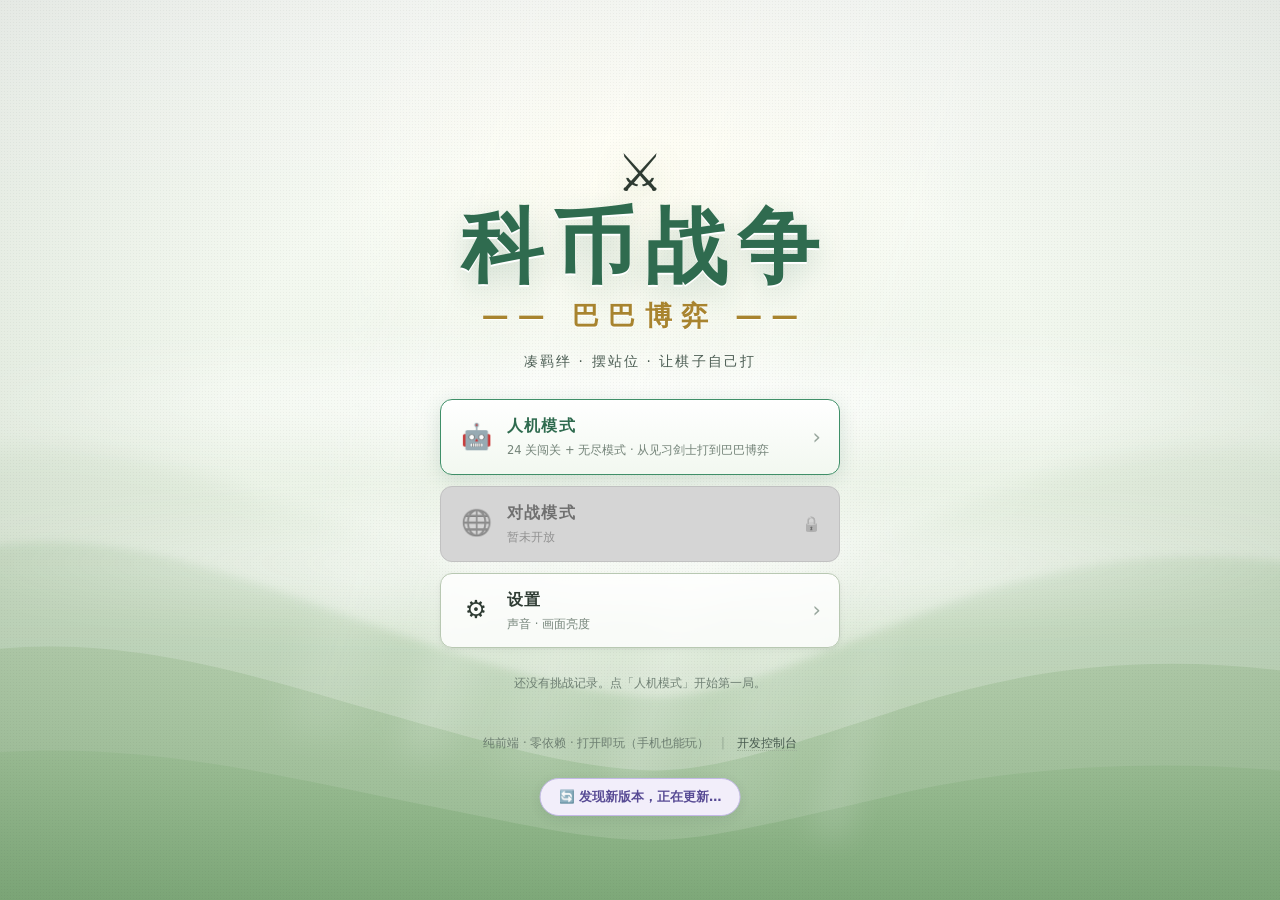
==== commit 60558877: "更新游戏内容（2026-10-13 18:16）" ====
--- a/index.html
+++ b/index.html
@@ -23,8 +23,8 @@
      并同时给下面所有 js/css 的地址盖上 ?v=同一个号（新 URL = 新缓存条目）。
      js/uptodate.js 会拿它和线上的 version.json 比对，不一致就把页面换到新地址。
      本地双击打开时它是空的 → 自动更新完全静默。 -->
-<meta name="app-version" content="271fcf690464">
-<link rel="stylesheet" href="game.css?v=271fcf690464">
+<meta name="app-version" content="ddbd78cf6aa9">
+<link rel="stylesheet" href="game.css?v=ddbd78cf6aa9">
 </head>
 <body>
 <div id="app">
@@ -381,21 +381,21 @@
 
 </div>
 
-<script src="js/util.js?v=271fcf690464"></script>
-<script src="js/traits.js?v=271fcf690464"></script>
-<script src="js/items.js?v=271fcf690464"></script>
-<script src="js/units.js?v=271fcf690464"></script>
-<script src="js/help.js?v=271fcf690464"></script>
-<script src="js/art.js?v=271fcf690464"></script>
-<script src="js/battle.js?v=271fcf690464"></script>
-<script src="js/levels.js?v=271fcf690464"></script>
-<script src="js/ui.js?v=271fcf690464"></script>
-<script src="js/settings.js?v=271fcf690464"></script>
-<script src="js/arena.js?v=271fcf690464"></script>
-<script src="js/cover.js?v=271fcf690464"></script>
-<script src="js/game.js?v=271fcf690464"></script>
+<script src="js/util.js?v=ddbd78cf6aa9"></script>
+<script src="js/traits.js?v=ddbd78cf6aa9"></script>
+<script src="js/items.js?v=ddbd78cf6aa9"></script>
+<script src="js/units.js?v=ddbd78cf6aa9"></script>
+<script src="js/help.js?v=ddbd78cf6aa9"></script>
+<script src="js/art.js?v=ddbd78cf6aa9"></script>
+<script src="js/battle.js?v=ddbd78cf6aa9"></script>
+<script src="js/levels.js?v=ddbd78cf6aa9"></script>
+<script src="js/ui.js?v=ddbd78cf6aa9"></script>
+<script src="js/settings.js?v=ddbd78cf6aa9"></script>
+<script src="js/arena.js?v=ddbd78cf6aa9"></script>
+<script src="js/cover.js?v=ddbd78cf6aa9"></script>
+<script src="js/game.js?v=ddbd78cf6aa9"></script>
 <!-- 自动更新：定时比对 version.json，有新版本就自己换成带 ?v= 的新地址。
      本地双击打开（file://）或没被部署脚本盖过章时它会安静地什么都不做。 -->
-<script src="js/uptodate.js?v=271fcf690464"></script>
+<script src="js/uptodate.js?v=ddbd78cf6aa9"></script>
 </body>
 </html>
--- a/game.css
+++ b/game.css
@@ -2087,3 +2087,24 @@
   .sc-nameband { background: linear-gradient(180deg,
     rgba(18, 26, 22, 0) 0%, rgba(18, 26, 22, .55) 45%, rgba(18, 26, 22, .78) 100%); }
 }
+/* ============================================================
+ * 羁绊小条：手机上只留 emoji + 人数（2026-10，user 要求）
+ *
+ * ★ 用户：「羁绊在卡面上只看得见 emoji，在左上角羁绊详情才会看到羁绊名字」。
+ *   所以名字这一行**两处都收起来**：
+ *     · 商店卡面   → .sc-traits .st-nm
+ *     · 左上角羁绊条 → .tm-chip .tm-nm
+ *   名字去哪看：chip 的 title（长按/悬停）、点开的「阵容详解」、
+ *   以及羁绊触发时屏幕中央那条大提示（那条本来就该写全名）。
+ *   桌面端不受影响 —— 宽度够，名字照旧显示。
+ * ============================================================ */
+.tm-chip .tm-em { margin-right: 3px; }
+.tm-chip .tm-nm { margin-right: 3px; }
+
+@media (max-width: 700px) and (orientation: portrait) {
+  .tm-chip .tm-nm { display: none; }
+  .tm-chip .tm-em { margin-right: 0; }
+  .tm-chip { padding: 3px 7px; }
+  /* 名字收掉之后 chip 只有"🤖2"这么宽，小条能多挂两个 */
+  .trait-mini { min-width: 76px; gap: 4px; }
+}
